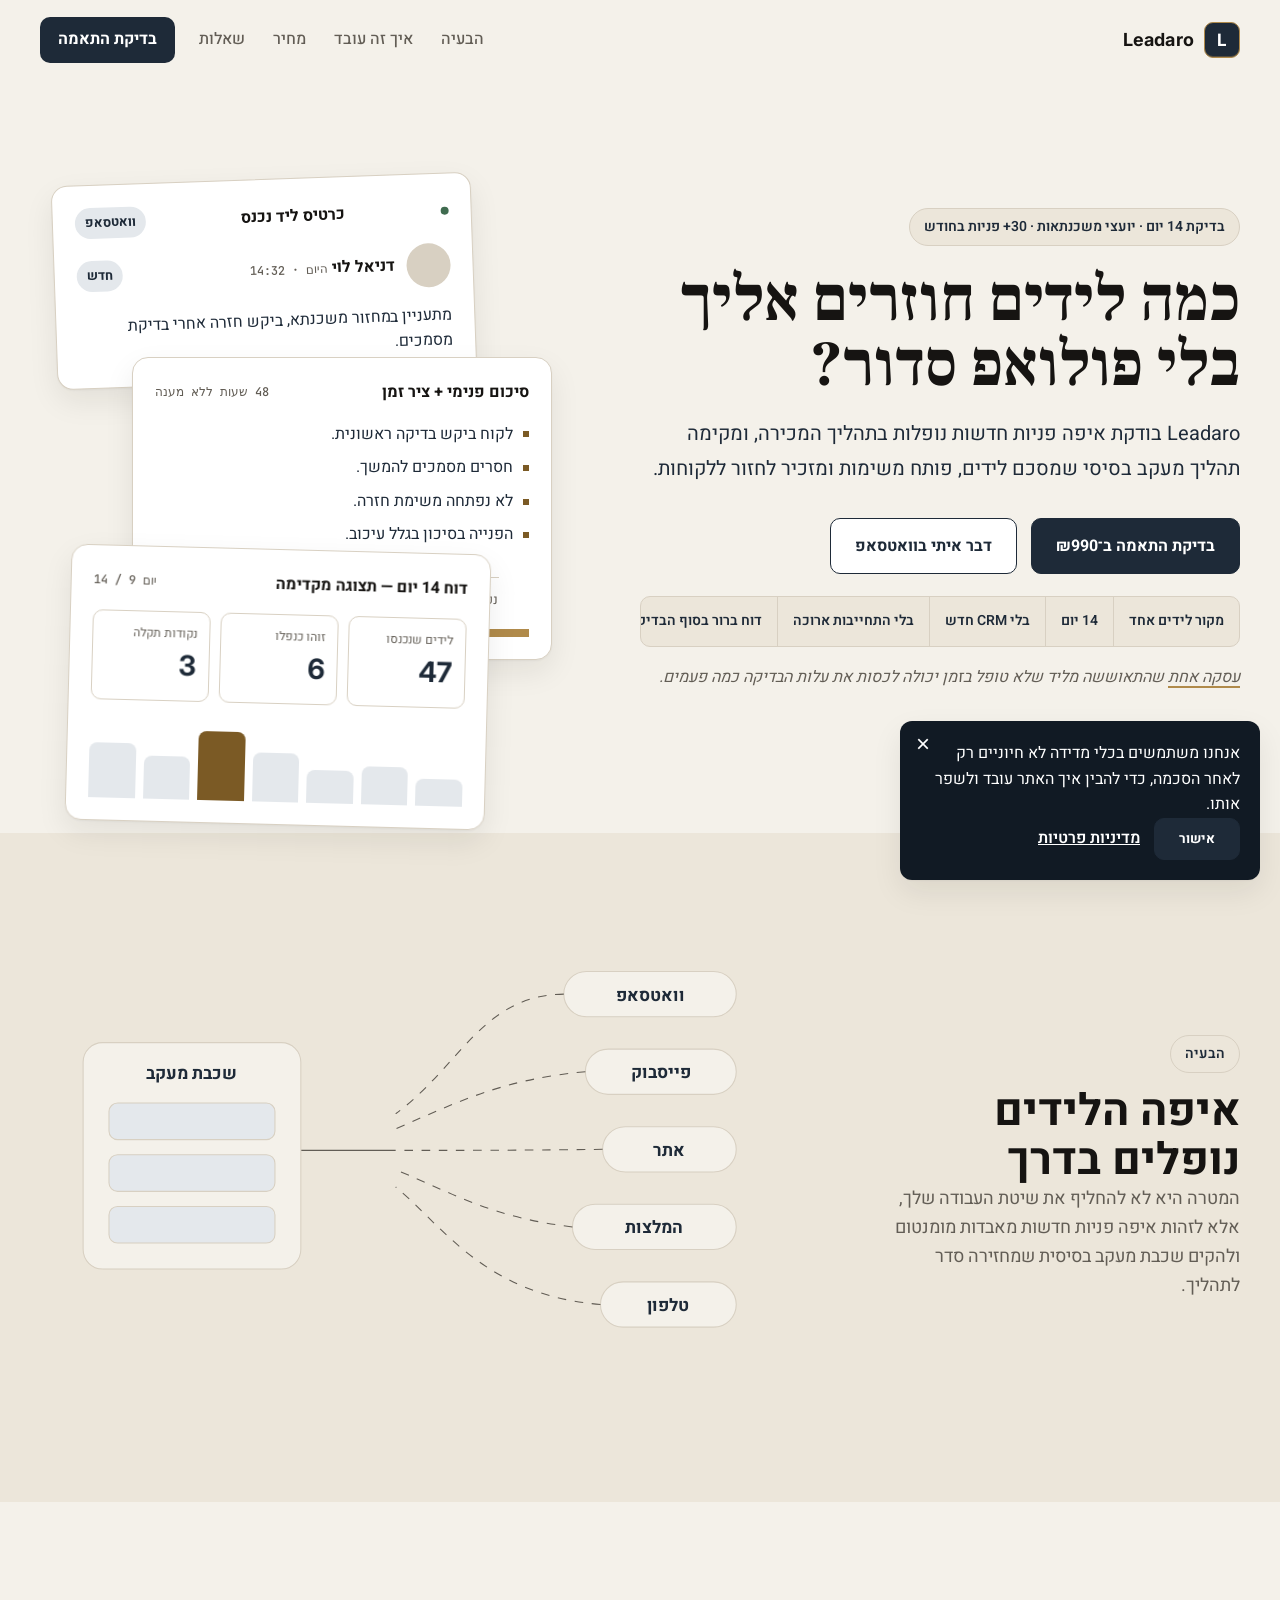
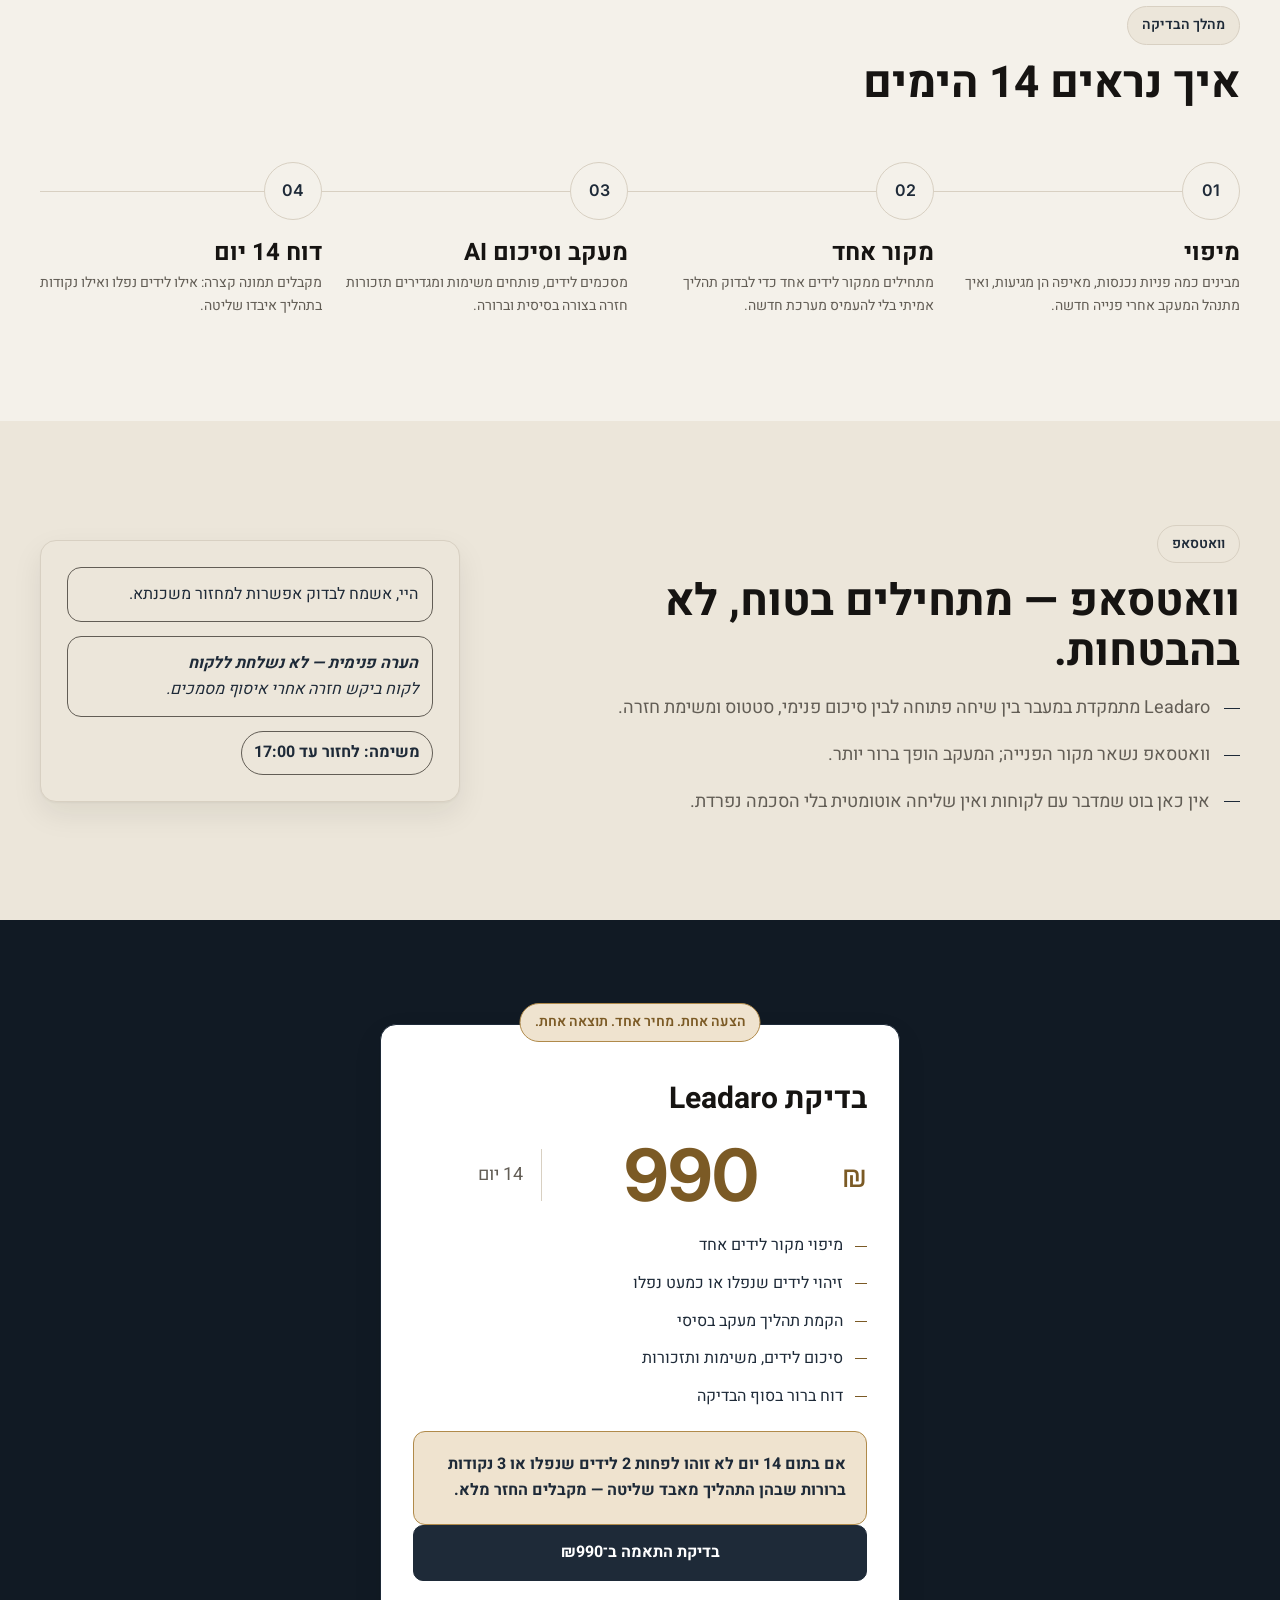
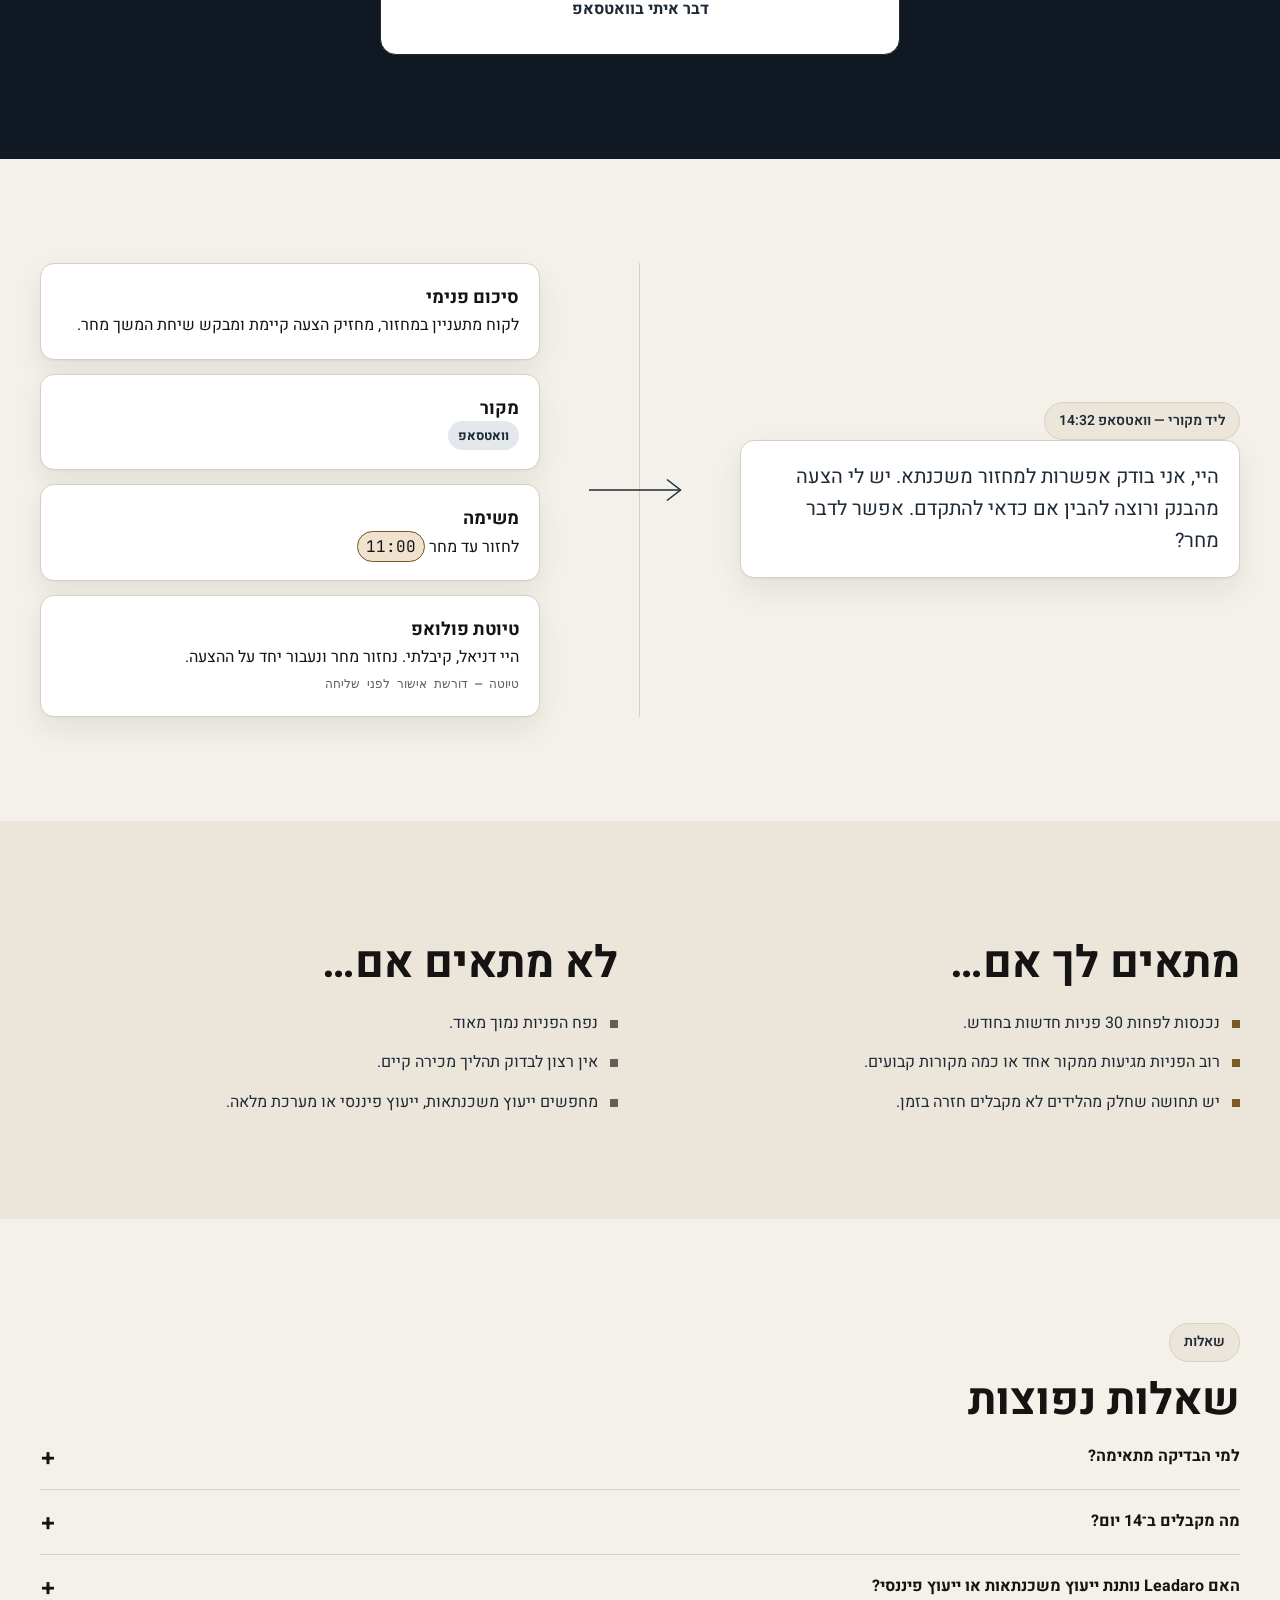
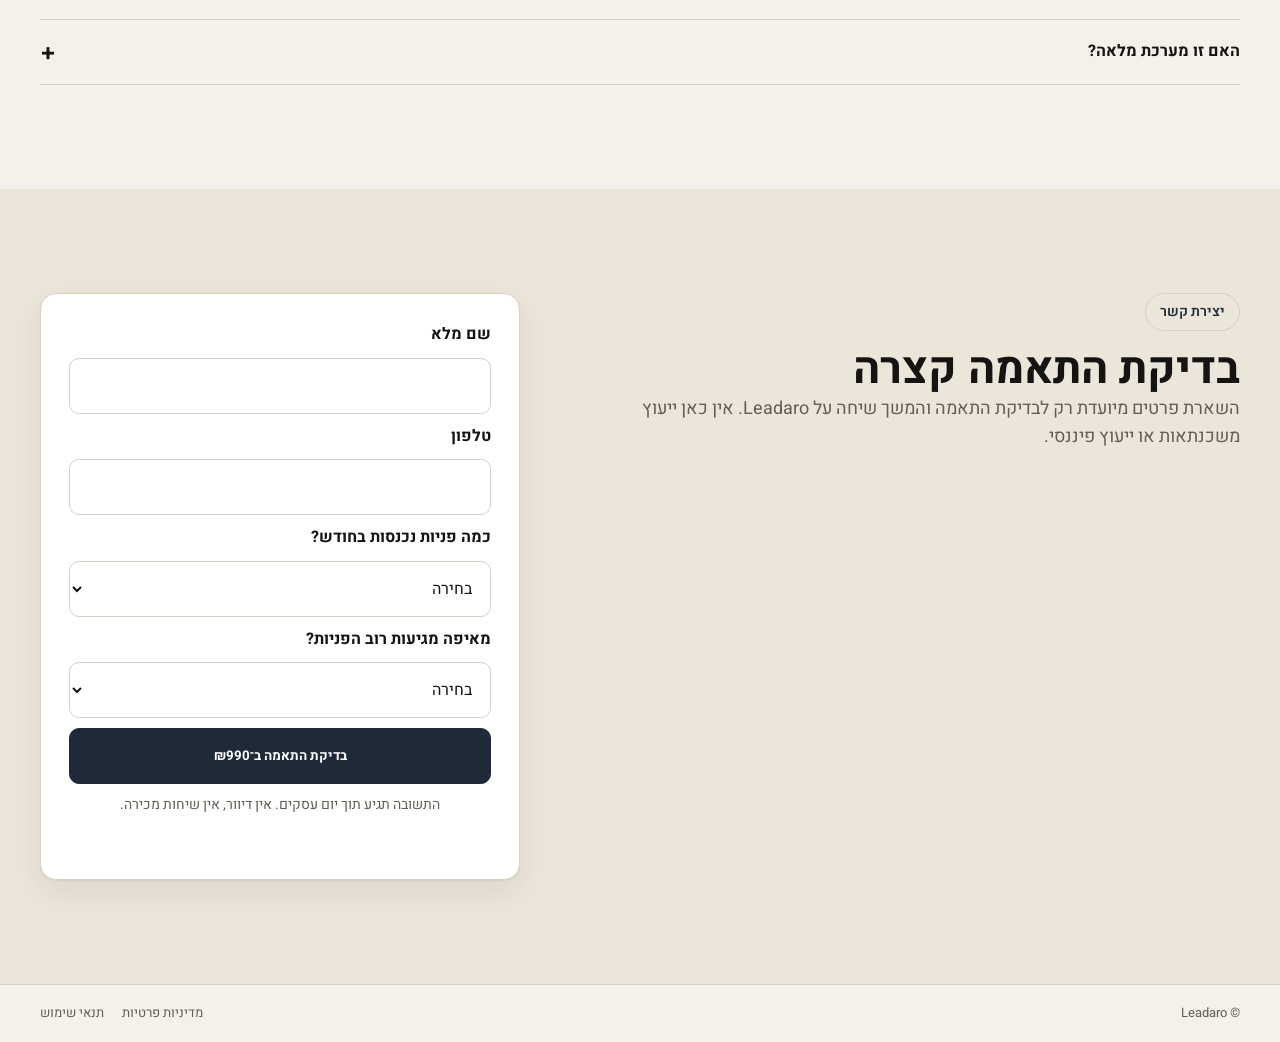
==== index.html @ 2a99c292 "Apply Leadaro logo consistently" ====
<!doctype html>
<html lang="he" dir="rtl">
<head>
  <meta charset="utf-8">
  <meta name="viewport" content="width=device-width, initial-scale=1">
  <title>Leadaro | בדיקת אובדן לידים ליועצי משכנתאות</title>
  <meta name="description" content="Leadaro בודקת במשך 14 יום האם פניות חדשות נופלות בגלל חוסר מעקב או פולואפ מאוחר. בדיקה ייעודית ליועצי משכנתאות שמקבלים 30+ פניות בחודש.">
  <link rel="canonical" href="https://leadaro.org/">
  <meta property="og:type" content="website">
  <meta property="og:locale" content="he_IL">
  <meta property="og:title" content="Leadaro | בדיקת אובדן לידים ליועצי משכנתאות">
  <meta property="og:description" content="בדיקת 14 יום שמזהה איפה פניות חדשות נופלות בתהליך המכירה ומקימה פולואפ בסיסי.">
  <meta property="og:url" content="https://leadaro.org/">
  <meta property="og:site_name" content="Leadaro">
  <meta name="twitter:card" content="summary_large_image">
  <link rel="preconnect" href="https://fonts.googleapis.com">
  <link rel="preconnect" href="https://fonts.gstatic.com" crossorigin>
  <link rel="preload" as="style" href="https://fonts.googleapis.com/css2?family=Frank+Ruhl+Libre:wght@700&display=swap" onload="this.onload=null;this.rel='stylesheet'">
  <noscript><link rel="stylesheet" href="https://fonts.googleapis.com/css2?family=Frank+Ruhl+Libre:wght@700&display=swap"></noscript>
  <link rel="stylesheet" href="https://fonts.googleapis.com/css2?family=Heebo:wght@400;500;600;700&family=Inter:wght@400;500;600;700&family=JetBrains+Mono:wght@500&display=swap" media="print" onload="this.media='all'">
  <noscript><link rel="stylesheet" href="https://fonts.googleapis.com/css2?family=Heebo:wght@400;500;600;700&family=Inter:wght@400;500;600;700&family=JetBrains+Mono:wght@500&display=swap"></noscript>
  <link rel="icon" href="data:image/svg+xml,%3Csvg xmlns='http://www.w3.org/2000/svg'/%3E">
  <style>
    :root{
      --bg:#F4F1EA; --surface:#FFFFFF; --surface-soft:#ECE6DA; --ink:#161412; --muted:#625D55; --border:#D8D0C2;
      --primary:#1E2A38; --primary-dark:#111A24; --primary-soft:#E4E8EC;
      --accent:#B08A4A; --accent-dark:#7B5A25; --accent-soft:#EFE3CF;
      --success:#3F6B4F; --warning:#B76E22; --risk:#9E3D32;
      --ff-display:"Frank Ruhl Libre","Heebo",serif;
      --ff-sans:"Heebo",system-ui,sans-serif;
      --ff-latin:"Inter",system-ui,sans-serif;
      --ff-mono:"JetBrains Mono",ui-monospace,monospace;
      --shadow:0 1px 2px rgba(22,20,18,.04),0 12px 30px rgba(22,20,18,.08);
      --container:1200px; --gutter:32px;
    }
    body{background:var(--bg);color:var(--ink);font-family:var(--ff-sans);}
  </style>
  <link rel="stylesheet" href="/styles.css">
  <script type="application/ld+json">
  {
    "@context": "https://schema.org",
    "@type": "Service",
    "name": "בדיקת Leadaro",
    "provider": {
      "@type": "Organization",
      "name": "Leadaro",
      "url": "https://leadaro.org/"
    },
    "areaServed": {
      "@type": "Country",
      "name": "Israel"
    },
    "audience": {
      "@type": "Audience",
      "audienceType": "יועצי משכנתאות שמקבלים לפחות 30 פניות חדשות בחודש"
    },
    "description": "בדיקת 14 יום לאיתור פניות חדשות שנופלות בגלל חוסר מעקב או פולואפ מאוחר, והקמת תהליך מעקב בסיסי.",
    "offers": {
      "@type": "Offer",
      "price": "990",
      "priceCurrency": "ILS",
      "availability": "https://schema.org/InStock",
      "url": "https://leadaro.org/"
    }
  }
  </script>
  <script type="application/ld+json">
  {
    "@context": "https://schema.org",
    "@type": "FAQPage",
    "mainEntity": [
      {
        "@type": "Question",
        "name": "למי הבדיקה מתאימה?",
        "acceptedAnswer": {
          "@type": "Answer",
          "text": "ליועצי משכנתאות שמקבלים לפחות 30 פניות חדשות בחודש ורוצים להבין האם חלק מהפניות נופלות בגלל חוסר מעקב או פולואפ מאוחר."
        }
      },
      {
        "@type": "Question",
        "name": "מה מקבלים ב־14 יום?",
        "acceptedAnswer": {
          "@type": "Answer",
          "text": "מיפוי קצר של מקורות הפניות, זיהוי נקודות נפילה, סיכום לידים, פתיחת משימות בסיסיות ותזכורות חזרה ללקוחות."
        }
      },
      {
        "@type": "Question",
        "name": "האם Leadaro נותנת ייעוץ משכנתאות או ייעוץ פיננסי?",
        "acceptedAnswer": {
          "@type": "Answer",
          "text": "לא. Leadaro עוסקת במעקב אחרי פניות ובבדיקת תהליך המכירה בלבד, ואינה מספקת ייעוץ משכנתאות או ייעוץ פיננסי."
        }
      }
    ]
  }
  </script>
</head>
<body>
  <a class="skip-link" href="#contact">דלג לטופס</a>

  <header class="site-header" data-header>
    <div class="container nav">
      <a class="brand" href="/" aria-label="Leadaro">
        <span class="brand-mark" aria-hidden="true">L</span>
        <span>Leadaro</span>
      </a>
      <button class="menu-toggle" type="button" data-menu-toggle aria-expanded="false" aria-controls="primary-nav">
        <span></span><span></span><span></span>
        <span class="visually-hidden">פתיחת תפריט</span>
      </button>
      <nav class="nav-links" id="primary-nav" data-nav aria-label="ניווט ראשי">
        <a href="#problem">הבעיה</a>
        <a href="#how">איך זה עובד</a>
        <a href="#pricing">מחיר</a>
        <a href="#faq">שאלות</a>
      </nav>
      <a class="header-cta" href="#contact" data-primary-cta data-location="nav">בדיקת התאמה</a>
    </div>
  </header>

  <main>
    <section class="hero" id="hero">
      <div class="container hero-grid">
        <div class="hero-copy">
          <p class="eyebrow">בדיקת 14 יום · יועצי משכנתאות · 30+ פניות בחודש</p>
          <h1>כמה לידים חוזרים אליך בלי פולואפ סדור?</h1>
          <p class="hero-subtitle">Leadaro בודקת איפה פניות חדשות נופלות בתהליך המכירה, ומקימה תהליך מעקב בסיסי שמסכם לידים, פותח משימות ומזכיר לחזור ללקוחות.</p>
          <div class="cta-row">
            <a class="button button-primary" href="#contact" data-primary-cta data-location="hero">בדיקת התאמה ב־₪990</a>
            <a class="button button-secondary" href="#" data-whatsapp-link data-location="hero">דבר איתי בוואטסאפ</a>
          </div>
          <div class="trust-strip" aria-label="מאפייני הבדיקה">
            <span>מקור לידים אחד</span>
            <span>14 יום</span>
            <span>בלי CRM חדש</span>
            <span>בלי התחייבות ארוכה</span>
            <span>דוח ברור בסוף הבדיקה</span>
          </div>
          <p class="roi-line"><span>עסקה אחת</span> שהתאוששה מליד שלא טופל בזמן יכולה לכסות את עלות הבדיקה כמה פעמים.</p>
        </div>

        <div class="control-room" aria-hidden="true">
          <article class="room-card lead-card">
            <div class="card-top">
              <span class="live-dot"></span>
              <strong>כרטיס ליד נכנס</strong>
              <span class="source-chip">וואטסאפ</span>
            </div>
            <div class="lead-identity">
              <span class="avatar"></span>
              <div>
                <strong>דניאל לוי</strong>
                <span class="mono">היום · 14:32</span>
              </div>
              <span class="status-pill">חדש</span>
            </div>
            <p>מתעניין במחזור משכנתא, ביקש חזרה אחרי בדיקת מסמכים.</p>
          </article>

          <article class="room-card summary-card">
            <div class="card-top">
              <strong>סיכום פנימי + ציר זמן</strong>
              <span class="mono">48 שעות ללא מענה</span>
            </div>
            <ul class="ai-list">
              <li>לקוח ביקש בדיקה ראשונית.</li>
              <li>חסרים מסמכים להמשך.</li>
              <li>לא נפתחה משימת חזרה.</li>
              <li>הפנייה בסיכון בגלל עיכוב.</li>
            </ul>
            <div class="timeline-mini" aria-hidden="true">
              <span>נכנס</span><span>נצפה</span><span>סוכם</span><span>משימה נפתחה</span>
            </div>
            <div class="risk-bar" aria-hidden="true"><span></span><span></span><span></span><span></span></div>
          </article>

          <article class="room-card report-card">
            <div class="card-top">
              <strong>דוח 14 יום — תצוגה מקדימה</strong>
              <span class="mono">יום 9 / 14</span>
            </div>
            <div class="stat-grid">
              <div><span>לידים שנכנסו</span><strong>47</strong></div>
              <div><span>זוהו כנפלו</span><strong>6</strong></div>
              <div><span>נקודות תקלה</span><strong>3</strong></div>
            </div>
            <div class="mini-chart" aria-hidden="true"><span></span><span></span><span></span><span></span><span></span><span></span><span></span></div>
          </article>
        </div>
        <p class="visually-hidden">תצוגת דוגמה של שכבת מעקב: כרטיס ליד נכנס, סיכום פנימי, ציר זמן, משימת פולואפ ודוח 14 יום.</p>
      </div>
    </section>

    <section class="section problem" id="problem">
      <div class="container problem-grid">
        <div class="section-copy">
          <p class="section-kicker">הבעיה</p>
          <h2>איפה הלידים נופלים בדרך</h2>
          <p>המטרה היא לא להחליף את שיטת העבודה שלך, אלא לזהות איפה פניות חדשות מאבדות מומנטום ולהקים שכבת מעקב בסיסית שמחזירה סדר לתהליך.</p>
        </div>
        <figure class="funnel-map" aria-label="מפת מקורות פנייה לשכבת מעקב">
          <svg viewBox="0 0 720 420" role="img" aria-labelledby="problem-title">
            <title id="problem-title">מקורות פנייה מתחברים לשכבת מעקב עם שלוש שורות לידים</title>
            <g class="channel-chips">
              <rect x="486" y="32" width="160" height="42" rx="21"></rect><text x="566" y="59">וואטסאפ</text>
              <rect x="506" y="104" width="140" height="42" rx="21"></rect><text x="576" y="131">פייסבוק</text>
              <rect x="522" y="176" width="124" height="42" rx="21"></rect><text x="584" y="203">אתר</text>
              <rect x="494" y="248" width="152" height="42" rx="21"></rect><text x="570" y="275">המלצות</text>
              <rect x="520" y="320" width="126" height="42" rx="21"></rect><text x="583" y="347">טלפון</text>
            </g>
            <g class="flow-lines">
              <path d="M486 53 C410 54 390 120 330 164"></path>
              <path d="M506 125 C430 132 390 152 330 178"></path>
              <path d="M522 197 C438 198 391 198 330 198"></path>
              <path d="M494 269 C418 260 384 238 330 216"></path>
              <path d="M520 341 C412 332 374 268 330 232"></path>
              <path class="solid" d="M330 198 C292 198 275 198 242 198"></path>
            </g>
            <g class="tracking-box">
              <rect x="40" y="98" width="202" height="210" rx="18"></rect>
              <text class="box-title" x="141" y="132">שכבת מעקב</text>
              <rect class="lead-row-svg" x="64" y="154" width="154" height="34" rx="8"></rect>
              <rect class="lead-row-svg" x="64" y="202" width="154" height="34" rx="8"></rect>
              <rect class="lead-row-svg" x="64" y="250" width="154" height="34" rx="8"></rect>
            </g>
          </svg>
        </figure>
      </div>
    </section>

    <section class="section how" id="how">
      <div class="container">
        <div class="section-copy narrow">
          <p class="section-kicker">מהלך הבדיקה</p>
          <h2>איך נראים 14 הימים</h2>
        </div>
        <div class="how-timeline">
          <article><span>01</span><h3>מיפוי</h3><p>מבינים כמה פניות נכנסות, מאיפה הן מגיעות, ואיך מתנהל המעקב אחרי פנייה חדשה.</p></article>
          <article><span>02</span><h3>מקור אחד</h3><p>מתחילים ממקור לידים אחד כדי לבדוק תהליך אמיתי בלי להעמיס מערכת חדשה.</p></article>
          <article><span>03</span><h3>מעקב וסיכום AI</h3><p>מסכמים לידים, פותחים משימות ומגדירים תזכורות חזרה בצורה בסיסית וברורה.</p></article>
          <article><span>04</span><h3>דוח 14 יום</h3><p>מקבלים תמונה קצרה: אילו לידים נפלו ואילו נקודות בתהליך איבדו שליטה.</p></article>
        </div>
      </div>
    </section>

    <section class="section whatsapp" id="whatsapp">
      <div class="container whatsapp-grid">
        <div class="section-copy">
          <p class="section-kicker">וואטסאפ</p>
          <h2>וואטסאפ — מתחילים בטוח, לא בהבטחות.</h2>
          <p><span></span>Leadaro מתמקדת במעבר בין שיחה פתוחה לבין סיכום פנימי, סטטוס ומשימת חזרה.</p>
          <p><span></span>וואטסאפ נשאר מקור הפנייה; המעקב הופך ברור יותר.</p>
          <p><span></span>אין כאן בוט שמדבר עם לקוחות ואין שליחה אוטומטית בלי הסכמה נפרדת.</p>
        </div>
        <article class="wa-card" aria-label="דוגמה למעקב פנימי מפנייה בוואטסאפ">
          <div class="wa-bubble incoming">היי, אשמח לבדוק אפשרות למחזור משכנתא.</div>
          <div class="wa-bubble internal"><strong>הערה פנימית — לא נשלחת ללקוח</strong><br>לקוח ביקש חזרה אחרי איסוף מסמכים.</div>
          <div class="task-chip">משימה: לחזור עד 17:00</div>
        </article>
      </div>
    </section>

    <section class="section pricing" id="pricing" data-pricing>
      <div class="container">
        <article class="pricing-card">
          <p class="floating-chip">הצעה אחת. מחיר אחד. תוצאה אחת.</p>
          <h3>בדיקת Leadaro</h3>
          <div class="price-block">
            <span class="currency">₪</span><strong>990</strong><span class="price-divider"></span><span>14 יום</span>
          </div>
          <ul class="includes">
            <li>מיפוי מקור לידים אחד</li>
            <li>זיהוי לידים שנפלו או כמעט נפלו</li>
            <li>הקמת תהליך מעקב בסיסי</li>
            <li>סיכום לידים, משימות ותזכורות</li>
            <li>דוח ברור בסוף הבדיקה</li>
          </ul>
          <p class="guarantee">אם בתום 14 יום לא זוהו לפחות 2 לידים שנפלו או 3 נקודות ברורות שבהן התהליך מאבד שליטה — מקבלים החזר מלא.</p>
          <a class="button button-primary full" href="#contact" data-primary-cta data-location="pricing">בדיקת התאמה ב־₪990</a>
          <a class="sub-link" href="#" data-whatsapp-link data-location="pricing">דבר איתי בוואטסאפ</a>
        </article>
      </div>
    </section>

    <section class="section example" id="example">
      <div class="container example-layout">
        <article class="raw-lead">
          <p class="section-kicker">ליד מקורי — וואטסאפ 14:32</p>
          <div class="raw-card">היי, אני בודק אפשרות למחזור משכנתא. יש לי הצעה מהבנק ורוצה להבין אם כדאי להתקדם. אפשר לדבר מחר?</div>
        </article>
        <svg class="example-arrow" viewBox="0 0 160 48" aria-hidden="true">
          <path d="M12 24 H132"></path><path d="M116 10 L134 24 L116 38"></path>
        </svg>
        <div class="lead-panels">
          <article><h3>סיכום פנימי</h3><p>לקוח מתעניין במחזור, מחזיק הצעה קיימת ומבקש שיחת המשך מחר.</p></article>
          <article><h3>מקור</h3><span class="source-chip">וואטסאפ</span></article>
          <article><h3>משימה</h3><p>לחזור עד מחר <span class="due-badge">11:00</span></p></article>
          <article><h3>טיוטת פולואפ</h3><p>היי דניאל, קיבלתי. נחזור מחר ונעבור יחד על ההצעה.</p><span class="mono">טיוטה — דורשת אישור לפני שליחה</span></article>
        </div>
      </div>
    </section>

    <section class="section fit" id="fit">
      <div class="container fit-grid">
        <article>
          <h2>מתאים לך אם…</h2>
          <ul class="fit-list good">
            <li>נכנסות לפחות 30 פניות חדשות בחודש.</li>
            <li>רוב הפניות מגיעות ממקור אחד או כמה מקורות קבועים.</li>
            <li>יש תחושה שחלק מהלידים לא מקבלים חזרה בזמן.</li>
          </ul>
        </article>
        <article>
          <h2>לא מתאים אם…</h2>
          <ul class="fit-list quiet">
            <li>נפח הפניות נמוך מאוד.</li>
            <li>אין רצון לבדוק תהליך מכירה קיים.</li>
            <li>מחפשים ייעוץ משכנתאות, ייעוץ פיננסי או מערכת מלאה.</li>
          </ul>
        </article>
      </div>
    </section>

    <section class="section faq" id="faq">
      <div class="container">
        <div class="section-copy narrow">
          <p class="section-kicker">שאלות</p>
          <h2>שאלות נפוצות</h2>
        </div>
        <details data-faq>
          <summary>למי הבדיקה מתאימה?</summary>
          <p>ליועצי משכנתאות שמקבלים לפחות 30 פניות חדשות בחודש ורוצים להבין האם חלק מהפניות נופלות בגלל חוסר מעקב או פולואפ מאוחר.</p>
        </details>
        <details data-faq>
          <summary>מה מקבלים ב־14 יום?</summary>
          <p>מיפוי קצר של מקורות הפניות, זיהוי נקודות נפילה, סיכום לידים, פתיחת משימות בסיסיות ותזכורות חזרה ללקוחות.</p>
        </details>
        <details data-faq>
          <summary>האם Leadaro נותנת ייעוץ משכנתאות או ייעוץ פיננסי?</summary>
          <p>לא. Leadaro עוסקת במעקב אחרי פניות ובבדיקת תהליך המכירה בלבד, ואינה מספקת ייעוץ משכנתאות או ייעוץ פיננסי.</p>
        </details>
        <details data-faq>
          <summary>האם זו מערכת מלאה?</summary>
          <p>לא. ההצעה הנוכחית היא בדיקת 14 יום והקמת תהליך מעקב בסיסי. מערכת רחבה יותר מתומחרת בנפרד לפי צורך.</p>
        </details>
      </div>
    </section>

    <section class="section contact" id="contact">
      <div class="container contact-grid">
        <div class="section-copy">
          <p class="section-kicker">יצירת קשר</p>
          <h2>בדיקת התאמה קצרה</h2>
          <p>השארת פרטים מיועדת רק לבדיקת התאמה והמשך שיחה על Leadaro. אין כאן ייעוץ משכנתאות או ייעוץ פיננסי.</p>
        </div>
        <form class="lead-form" data-lead-form data-success-url="/thank-you">
          <label for="lead-name">שם מלא</label>
          <input id="lead-name" name="name" type="text" autocomplete="name" required aria-required="true" aria-describedby="name-help">
          <span class="field-help" id="name-help">שם ליצירת קשר ראשוני.</span>

          <label for="lead-phone">טלפון</label>
          <input id="lead-phone" name="phone" type="tel" autocomplete="tel" required aria-required="true" aria-describedby="phone-help">
          <span class="field-help" id="phone-help">מספר לחזרה לגבי בדיקת ההתאמה.</span>

          <label for="lead-count">כמה פניות נכנסות בחודש?</label>
          <select id="lead-count" name="monthly_leads" required aria-required="true" aria-describedby="count-help">
            <option value="" selected disabled>בחירה</option>
            <option>30–60</option>
            <option>60–100</option>
            <option>100+</option>
          </select>
          <span class="field-help" id="count-help">טווח משוער של פניות חדשות.</span>

          <label for="lead-source">מאיפה מגיעות רוב הפניות?</label>
          <select id="lead-source" name="main_source" required aria-required="true" aria-describedby="source-help">
            <option value="" selected disabled>בחירה</option>
            <option>וואטסאפ</option>
            <option>פייסבוק</option>
            <option>אתר</option>
            <option>המלצות</option>
            <option>מעורב</option>
          </select>
          <span class="field-help" id="source-help">מקור הלידים העיקרי כרגע.</span>

          <label class="honeypot" for="website">אתר</label>
          <input class="honeypot" id="website" name="website" type="text" tabindex="-1" autocomplete="off">

          <button class="button button-primary full" type="submit">בדיקת התאמה ב־₪990</button>
          <p class="form-helper">התשובה תגיע תוך יום עסקים. אין דיוור, אין שיחות מכירה.</p>
          <p class="form-status" data-form-status aria-live="polite"></p>
        </form>
      </div>
    </section>
  </main>

  <footer class="site-footer">
    <div class="container footer-row">
      <span>© Leadaro</span>
      <nav aria-label="קישורים משפטיים">
        <a href="/privacy">מדיניות פרטיות</a>
        <a href="/terms">תנאי שימוש</a>
      </nav>
    </div>
  </footer>

  <div class="cookie-banner" data-cookie-banner hidden>
    <button class="cookie-close" type="button" data-cookie-dismiss aria-label="סגירת הודעת עוגיות">×</button>
    <p>אנחנו משתמשים בכלי מדידה לא חיוניים רק לאחר הסכמה, כדי להבין איך האתר עובד ולשפר אותו.</p>
    <div class="cookie-actions">
      <button class="button button-primary" type="button" data-cookie-accept>אישור</button>
      <a href="/privacy">מדיניות פרטיות</a>
    </div>
  </div>

  <a class="sticky-wa" href="#" data-sticky-wa data-whatsapp-link data-location="sticky_mobile" aria-label="פנייה בוואטסאפ">WA</a>

  <script src="/assets/js/config.js"></script>
  <script src="/main.js" defer></script>
</body>
</html>
---- styles.css ----
:root{
  --bg:#F4F1EA; --surface:#FFFFFF; --surface-soft:#ECE6DA; --ink:#161412; --muted:#625D55; --border:#D8D0C2;
  --primary:#1E2A38; --primary-dark:#111A24; --primary-soft:#E4E8EC;
  --accent:#B08A4A; --accent-dark:#7B5A25; --accent-soft:#EFE3CF;
  --success:#3F6B4F; --warning:#B76E22; --risk:#9E3D32;
  --ff-display:"Frank Ruhl Libre","Heebo",serif;
  --ff-sans:"Heebo",system-ui,sans-serif;
  --ff-latin:"Inter",system-ui,sans-serif;
  --ff-mono:"JetBrains Mono",ui-monospace,monospace;
  --shadow:0 1px 2px rgba(22,20,18,.04),0 12px 30px rgba(22,20,18,.08);
  --container:1200px; --gutter:32px;
}
*{box-sizing:border-box}
html{scroll-behavior:smooth}
body{margin:0;background:var(--bg);color:var(--ink);font-family:var(--ff-sans);line-height:1.6;overflow-x:hidden}
body.menu-open{overflow:hidden}
a{color:inherit}
h1,h2,h3,p,figure{margin:0}
.container{width:min(var(--container),calc(100% - (var(--gutter) * 2)));margin-inline:auto}
.visually-hidden,.field-help,.skip-link:not(:focus){position:absolute;width:1px;height:1px;overflow:hidden;clip:rect(0 0 0 0);white-space:nowrap}
.skip-link:focus{position:fixed;inset-block-start:12px;inset-inline-start:12px;z-index:80;background:var(--surface-soft);padding:10px 14px}
:focus-visible{outline:2px solid var(--accent);outline-offset:2px}
.site-header{position:sticky;top:0;z-index:60;background:var(--bg);border-bottom:1px solid var(--bg);transition:border-color 160ms ease,box-shadow 160ms ease}
.site-header.is-sticky{border-bottom-color:var(--border);box-shadow:var(--shadow)}
.nav{height:80px;display:flex;align-items:center;gap:24px}
.brand{display:inline-flex;align-items:center;gap:10px;font-family:var(--ff-latin);font-size:18px;font-weight:700;text-decoration:none;color:var(--ink);letter-spacing:.01em}
.brand-mark{display:grid;place-items:center;width:36px;height:36px;border:1px solid var(--accent);border-radius:9px;background:var(--primary);color:var(--surface);font-family:var(--ff-latin);font-size:17px;font-weight:700;line-height:1;box-shadow:inset 0 -1px 0 rgba(176,138,74,.38)}
.nav-links{margin-inline-start:auto;display:flex;align-items:center;gap:28px;color:var(--muted);font-weight:500}
.nav-links a,.footer-row a,.sub-link{text-decoration:none}
.header-cta{min-height:44px;padding:10px 18px;border-radius:10px;background:var(--primary);color:var(--surface);font-weight:700;text-decoration:none}
.menu-toggle{display:none;margin-inline-start:auto;width:44px;height:44px;border:1px solid var(--border);border-radius:10px;background:var(--bg)}
.menu-toggle span:not(.visually-hidden){display:block;width:18px;height:1px;background:var(--ink);margin:5px auto}
.section{padding:104px 0}
.hero{padding:88px 0 104px}
.hero-grid{display:grid;grid-template-columns:minmax(0,1fr) minmax(420px,520px);gap:80px;align-items:center}
.eyebrow,.section-kicker,.floating-chip{display:inline-flex;width:max-content;border:1px solid var(--border);border-radius:999px;background:var(--surface-soft);color:var(--primary);padding:7px 14px;font-size:14px;font-weight:600}
h1{font-family:var(--ff-display);font-size:64px;line-height:1.02;font-weight:700;margin:22px 0 18px}
.hero-subtitle{max-width:690px;color:var(--primary);font-size:20px;line-height:1.75}
.cta-row{display:flex;gap:14px;flex-wrap:wrap;margin-top:32px}
.button{height:56px;display:inline-flex;align-items:center;justify-content:center;border-radius:10px;border:1.5px solid var(--surface);background:var(--surface);padding:0 24px;font-family:var(--ff-sans);font-weight:700;text-decoration:none;cursor:pointer;transition:background-color 160ms ease,transform 160ms ease,box-shadow 200ms ease}
.button:hover,.room-card:hover{transform:translateY(-2px)}
.button-primary{background:var(--primary);color:var(--surface);border-color:var(--primary)}
.button-primary:hover{background:var(--primary-dark);border-color:var(--primary-dark)}
.button-secondary{background:var(--surface);color:var(--primary);border-color:var(--primary)}
.full{width:100%}
.trust-strip{margin-top:22px;display:flex;align-items:center;max-width:760px;border:1px solid var(--border);border-radius:10px;overflow:hidden;background:var(--surface-soft)}
.trust-strip span{padding:13px 15px;color:var(--primary);font-size:14px;font-weight:600;white-space:nowrap}
.trust-strip span+span{border-inline-start:1px solid var(--border)}
.roi-line{margin-top:18px;color:var(--muted);font-size:16px;font-style:italic}
.roi-line span{text-decoration:underline;text-decoration-color:var(--accent);text-decoration-thickness:2px;text-underline-offset:4px}
.control-room{position:relative;min-height:560px}
.room-card{position:absolute;width:min(100%,420px);border:1px solid var(--border);border-radius:16px;background:var(--surface);box-shadow:var(--shadow);padding:22px;transition:transform 200ms ease,box-shadow 200ms ease}
.room-card:hover{box-shadow:var(--shadow)}
.lead-card{inset-inline-start:86px;inset-block-start:10px;transform:rotate(-2deg)}
.summary-card{inset-inline-start:8px;inset-block-start:188px;transform:rotate(0deg);z-index:2}
.report-card{inset-inline-start:72px;inset-block-start:380px;transform:rotate(1.5deg);z-index:3}
.card-top{display:flex;align-items:center;justify-content:space-between;gap:12px;margin-bottom:16px}
.mono{font-family:var(--ff-mono);font-size:12px;color:var(--muted);font-weight:500}
.live-dot{width:8px;height:8px;border-radius:999px;background:var(--success);animation:pulse 2s infinite}
.source-chip,.status-pill{border-radius:999px;background:var(--primary-soft);color:var(--primary);padding:5px 10px;font-size:13px;font-weight:700}
.lead-identity{display:grid;grid-template-columns:44px 1fr auto;gap:12px;align-items:center}
.avatar{width:44px;height:44px;border-radius:999px;background:var(--border)}
.lead-card p{margin-top:16px;color:var(--primary)}
.ai-list{display:grid;gap:8px;margin:0 0 18px;padding:0;list-style:none;color:var(--primary)}
.ai-list li{display:grid;grid-template-columns:6px 1fr;gap:10px;align-items:center}
.ai-list li::before{content:"";width:6px;height:6px;background:var(--accent-dark)}
.timeline-mini{position:relative;display:grid;grid-template-columns:repeat(4,1fr);gap:8px;margin-bottom:18px;color:var(--muted);font-size:13px}
.timeline-mini::before{content:"";position:absolute;inset-inline:8%;inset-block-start:11px;border-top:1px solid var(--border)}
.timeline-mini span{position:relative;padding-top:24px;text-align:center}
.timeline-mini span::before{content:"";position:absolute;inset-block-start:6px;inset-inline-start:50%;width:10px;height:10px;border-radius:999px;background:var(--surface-soft);border:1px solid var(--primary)}
.risk-bar{display:grid;grid-template-columns:repeat(4,1fr);gap:5px}
.risk-bar span{height:8px;background:var(--border);transform-origin:right;animation:fillBar 180ms ease both}
.risk-bar span:nth-child(-n+3){background:var(--accent)}
.risk-bar span:nth-child(2){animation-delay:180ms}.risk-bar span:nth-child(3){animation-delay:360ms}.risk-bar span:nth-child(4){animation-delay:540ms}
.stat-grid{display:grid;grid-template-columns:repeat(3,1fr);gap:10px}
.stat-grid div{border:1px solid var(--border);border-radius:10px;padding:12px;background:var(--surface)}
.stat-grid span{display:block;color:var(--muted);font-size:12px}.stat-grid strong{font-family:var(--ff-latin);font-size:28px;color:var(--primary)}
.mini-chart{height:78px;margin-top:20px;display:flex;align-items:end;gap:8px}.mini-chart span{width:100%;background:var(--primary-soft);border-radius:8px 8px 0 0}
.mini-chart span:nth-child(1){height:34%}.mini-chart span:nth-child(2){height:48%}.mini-chart span:nth-child(3){height:42%}.mini-chart span:nth-child(4){height:62%}.mini-chart span:nth-child(5){height:88%;background:var(--accent-dark)}.mini-chart span:nth-child(6){height:54%}.mini-chart span:nth-child(7){height:70%}
h2{font-size:44px;line-height:1.12;margin-top:14px}.section-copy p:not(.section-kicker){max-width:680px;color:var(--muted);font-size:18px}.narrow{max-width:720px}
.problem{background:var(--surface-soft)}.problem-grid{display:grid;grid-template-columns:360px 1fr;gap:64px;align-items:center}.funnel-map svg{width:100%;height:auto}.channel-chips rect,.tracking-box rect{fill:var(--bg);stroke:var(--border);stroke-width:1}.channel-chips text,.box-title{text-anchor:middle;fill:var(--primary);font-family:var(--ff-sans);font-weight:700}.flow-lines path{fill:none;stroke:var(--muted);stroke-width:1;stroke-dasharray:8 8}.flow-lines .solid{stroke-dasharray:none}.lead-row-svg{fill:var(--primary-soft)!important}
.how-timeline{position:relative;display:grid;grid-template-columns:repeat(4,1fr);gap:24px;margin-top:54px}.how-timeline::before{content:"";position:absolute;inset-inline:0;inset-block-start:29px;border-top:1px solid var(--border)}.how-timeline article{position:relative;padding-top:72px}.how-timeline span{position:absolute;inset-block-start:0;display:grid;place-items:center;width:58px;height:58px;border-radius:999px;border:1px solid var(--border);background:var(--bg);font-family:var(--ff-latin);font-weight:600;color:var(--primary)}.how-timeline h3{font-size:24px}.how-timeline p{font-size:14px;color:var(--muted)}
.whatsapp{background:var(--surface-soft)}.whatsapp-grid{display:grid;grid-template-columns:1fr 420px;gap:72px;align-items:center}.whatsapp .section-copy p:not(.section-kicker){display:grid;grid-template-columns:16px 1fr;gap:14px;align-items:center;margin-top:18px}.whatsapp .section-copy p span{height:1px;background:var(--primary)}.wa-card{border-radius:16px;background:var(--surface-soft);border:1px solid var(--border);padding:26px;box-shadow:var(--shadow);display:grid;gap:14px}.wa-bubble{border:1px solid var(--muted);border-radius:14px;padding:14px;color:var(--primary)}.internal{font-style:italic}.task-chip{width:max-content;border:1px solid var(--muted);border-radius:999px;padding:8px 12px;color:var(--primary);font-weight:700}
.pricing{background:var(--primary-dark)}.pricing-card{position:relative;max-width:520px;margin:auto;border:1px solid var(--primary);border-radius:16px;background:var(--surface);padding:32px;box-shadow:var(--shadow)}.floating-chip{position:absolute;inset-block-start:-22px;inset-inline-start:50%;transform:translateX(50%);background:var(--accent-soft);color:var(--accent-dark);border-color:var(--accent)}.pricing-card h3{font-size:30px;margin-top:18px}.price-block{display:grid;grid-template-columns:auto auto 1px auto;gap:18px;align-items:center;margin:16px 0 22px}.currency{font-family:var(--ff-latin);font-size:32px;color:var(--accent-dark)}.price-block strong{font-family:var(--ff-latin);font-size:72px;line-height:1;color:var(--accent-dark)}.price-divider{height:52px;background:var(--border)}.price-block span:last-child{font-size:18px;color:var(--muted)}.includes{display:grid;gap:12px;margin:0 0 22px;padding:0;list-style:none}.includes li{display:grid;grid-template-columns:12px 1fr;gap:12px;align-items:center;color:var(--primary)}.includes li::before{content:"";height:1px;background:var(--accent-dark)}.guarantee{border:1px solid var(--accent);border-radius:12px;background:var(--accent-soft);padding:20px;color:var(--primary);font-weight:700}.sub-link{display:block;margin-top:16px;text-align:center;color:var(--primary);font-weight:700}
.example-layout{position:relative;display:grid;grid-template-columns:1fr 120px 1fr;gap:40px;align-items:center}.example-layout::before{content:"";position:absolute;inset-block:0;inset-inline-start:50%;border-inline-start:1px solid var(--border)}.raw-card,.lead-panels article{border:1px solid var(--border);border-radius:14px;background:var(--surface);padding:20px;box-shadow:var(--shadow)}.raw-card{font-size:20px;color:var(--primary)}.lead-panels{display:grid;gap:14px}.lead-panels h3{font-size:18px}.due-badge{font-family:var(--ff-mono);background:var(--accent-soft);color:var(--ink);border:1px solid var(--accent-dark);border-radius:999px;padding:4px 8px}.example-arrow{position:relative;z-index:2;width:100%;stroke:var(--primary);stroke-width:2;fill:none}
.fit{background:var(--surface-soft)}.fit-grid{display:grid;grid-template-columns:1fr 1fr;gap:44px}.fit-list{display:grid;gap:14px;margin:22px 0 0;padding:0;list-style:none;color:var(--primary)}.fit-list li{display:grid;grid-template-columns:8px 1fr;gap:12px;align-items:start}.fit-list li::before{content:"";width:8px;height:8px;margin-top:9px;background:var(--accent-dark)}.fit-list.quiet li::before{background:var(--muted)}
.faq details{border-bottom:1px solid var(--border)}.faq summary{height:64px;display:flex;align-items:center;justify-content:space-between;cursor:pointer;font-weight:700;list-style:none}.faq summary::-webkit-details-marker{display:none}.faq summary::after{content:"+";font-family:var(--ff-latin);font-size:24px;transition:transform 200ms ease}.faq details[open] summary::after{transform:rotate(45deg)}.faq details p{max-width:680px;color:var(--primary);font-size:16px;padding-bottom:22px}
.contact{background:var(--surface-soft)}.contact-grid{display:grid;grid-template-columns:1fr 480px;gap:80px}.lead-form{border:1px solid var(--border);border-radius:16px;background:var(--surface);box-shadow:var(--shadow);padding:28px;display:grid;gap:10px}.lead-form label{font-weight:700}.lead-form input,.lead-form select{height:56px;border:1px solid var(--border);border-radius:10px;background:var(--surface);color:var(--ink);font:inherit;padding:0 14px;transition:border-color 120ms ease}.lead-form input:focus,.lead-form select:focus{border:1.5px solid var(--primary);outline:2px solid var(--accent);outline-offset:2px}.honeypot{position:absolute;width:1px;height:1px;overflow:hidden;clip:rect(0 0 0 0);white-space:nowrap}.form-helper{color:var(--muted);font-size:14px;text-align:center}.form-status{min-height:24px;color:var(--risk);font-weight:700}
.thank-you-page{min-height:calc(100vh - 160px);display:flex;align-items:center}.thank-you-grid{display:grid;grid-template-columns:minmax(0,1fr) 420px;gap:80px;align-items:center}.thank-you-copy h1{font-family:var(--ff-display);font-size:64px;line-height:1.04;margin:22px 0 18px}.thank-you-note{max-width:620px;margin-top:18px;color:var(--muted);font-size:18px}.thank-you-summary{border:1px solid var(--border);border-radius:16px;background:var(--surface);box-shadow:var(--shadow);padding:28px}.thank-you-summary ol{display:grid;gap:16px;margin:24px 0 0;padding:0;list-style:none;color:var(--primary)}.thank-you-summary li{display:grid;grid-template-columns:44px 1fr;gap:12px;align-items:start}.thank-you-summary li span{font-family:var(--ff-latin);font-weight:700;color:var(--accent-dark)}
.site-footer{border-top:1px solid var(--border);padding:18px 0;color:var(--muted);font-size:13px}.footer-row{display:flex;align-items:center;justify-content:space-between;gap:16px}.footer-row nav{display:flex;gap:18px}
.cookie-banner{position:fixed;right:20px;bottom:20px;z-index:90;max-width:360px;border-radius:12px;background:var(--primary-dark);color:var(--surface);box-shadow:var(--shadow);padding:20px;animation:slideIn 240ms ease}.cookie-close{position:absolute;left:10px;top:8px;border:0;background:var(--primary-dark);color:var(--surface);font-size:24px;cursor:pointer}.cookie-actions{display:flex;align-items:center;gap:14px}.cookie-actions .button{height:42px}.cookie-actions a{color:var(--surface);font-weight:600}.sticky-wa{position:fixed;right:16px;bottom:16px;z-index:70;width:56px;height:56px;border-radius:999px;background:var(--primary);color:var(--surface);font-family:var(--ff-mono);display:none;place-items:center;text-decoration:none;box-shadow:var(--shadow)}
@keyframes pulse{0%,100%{transform:scale(1)}50%{transform:scale(1.8)}}@keyframes fillBar{from{transform:scaleX(0)}to{transform:scaleX(1)}}@keyframes slideIn{from{transform:translateY(18px)}to{transform:translateY(0)}}
@media (prefers-reduced-motion:no-preference){.section{animation:enter linear both;animation-timeline:view();animation-range:entry 0% cover 18%}@keyframes enter{from{transform:translateY(14px)}to{transform:translateY(0)}}}
@media (max-width:900px){
  .container{width:min(100% - 40px,var(--container))}.nav{height:68px}.menu-toggle{display:block}.header-cta{display:none}.nav-links{position:fixed;inset:68px 0 auto 0;display:none;background:var(--bg);border-bottom:1px solid var(--border);padding:22px var(--gutter);flex-direction:column;align-items:flex-start}.nav-links.is-open{display:flex}
  .hero{padding:42px 0 72px}.hero-grid{display:flex;flex-direction:column;gap:30px}.hero-copy{display:contents}.eyebrow{order:1}h1{order:0;font-size:40px}.hero-subtitle{order:2;font-size:18px}.control-room{order:3;min-height:0;display:grid;grid-auto-flow:column;grid-auto-columns:calc(100vw - 64px);gap:20px;width:100%;overflow-x:auto;scroll-snap-type:x mandatory;padding:4px 0 18px}.room-card{position:relative;inset:auto!important;width:auto;transform:none!important;scroll-snap-align:start}.cta-row{order:4;display:grid;width:100%}.trust-strip{order:5;width:100%;overflow-x:auto}.roi-line{order:6}
  .problem-grid,.whatsapp-grid,.contact-grid,.fit-grid{grid-template-columns:1fr;gap:36px}.funnel-map svg{max-height:440px}.how-timeline{grid-template-columns:1fr;gap:0;margin-inline-start:0;padding-inline-start:0;padding-inline-end:38px}.how-timeline::before{inset-inline:auto 16px;inset-block:0;border-top:0;border-inline-start:1px solid var(--border)}.how-timeline article{padding:0 0 34px}.how-timeline span{inset-inline-end:-38px;inset-block-start:0;width:34px;height:34px;font-size:12px}.pricing-card{max-width:calc(100vw - 40px)}.example-layout{grid-template-columns:1fr;gap:24px}.example-layout::before{display:none}.example-arrow{width:120px;margin:auto;transform:rotate(90deg)}.sticky-wa.is-visible{display:grid}
  .thank-you-page{min-height:auto}.thank-you-grid{grid-template-columns:1fr;gap:36px}.thank-you-copy h1{font-size:44px}.thank-you-summary{padding:22px}
}
@media (max-width:560px){
  .container{width:min(100% - 24px,var(--container))}.section{padding:72px 0}.hero{padding-top:34px}.button{width:100%}.trust-strip{border-radius:10px}.trust-strip span{min-width:max-content}.control-room{grid-auto-columns:calc(100vw - 48px)}.stat-grid,.price-block{grid-template-columns:1fr}.price-divider{height:1px}.footer-row{align-items:flex-start;flex-direction:column}.cookie-banner{right:10px;left:10px;bottom:10px;max-width:none}
}
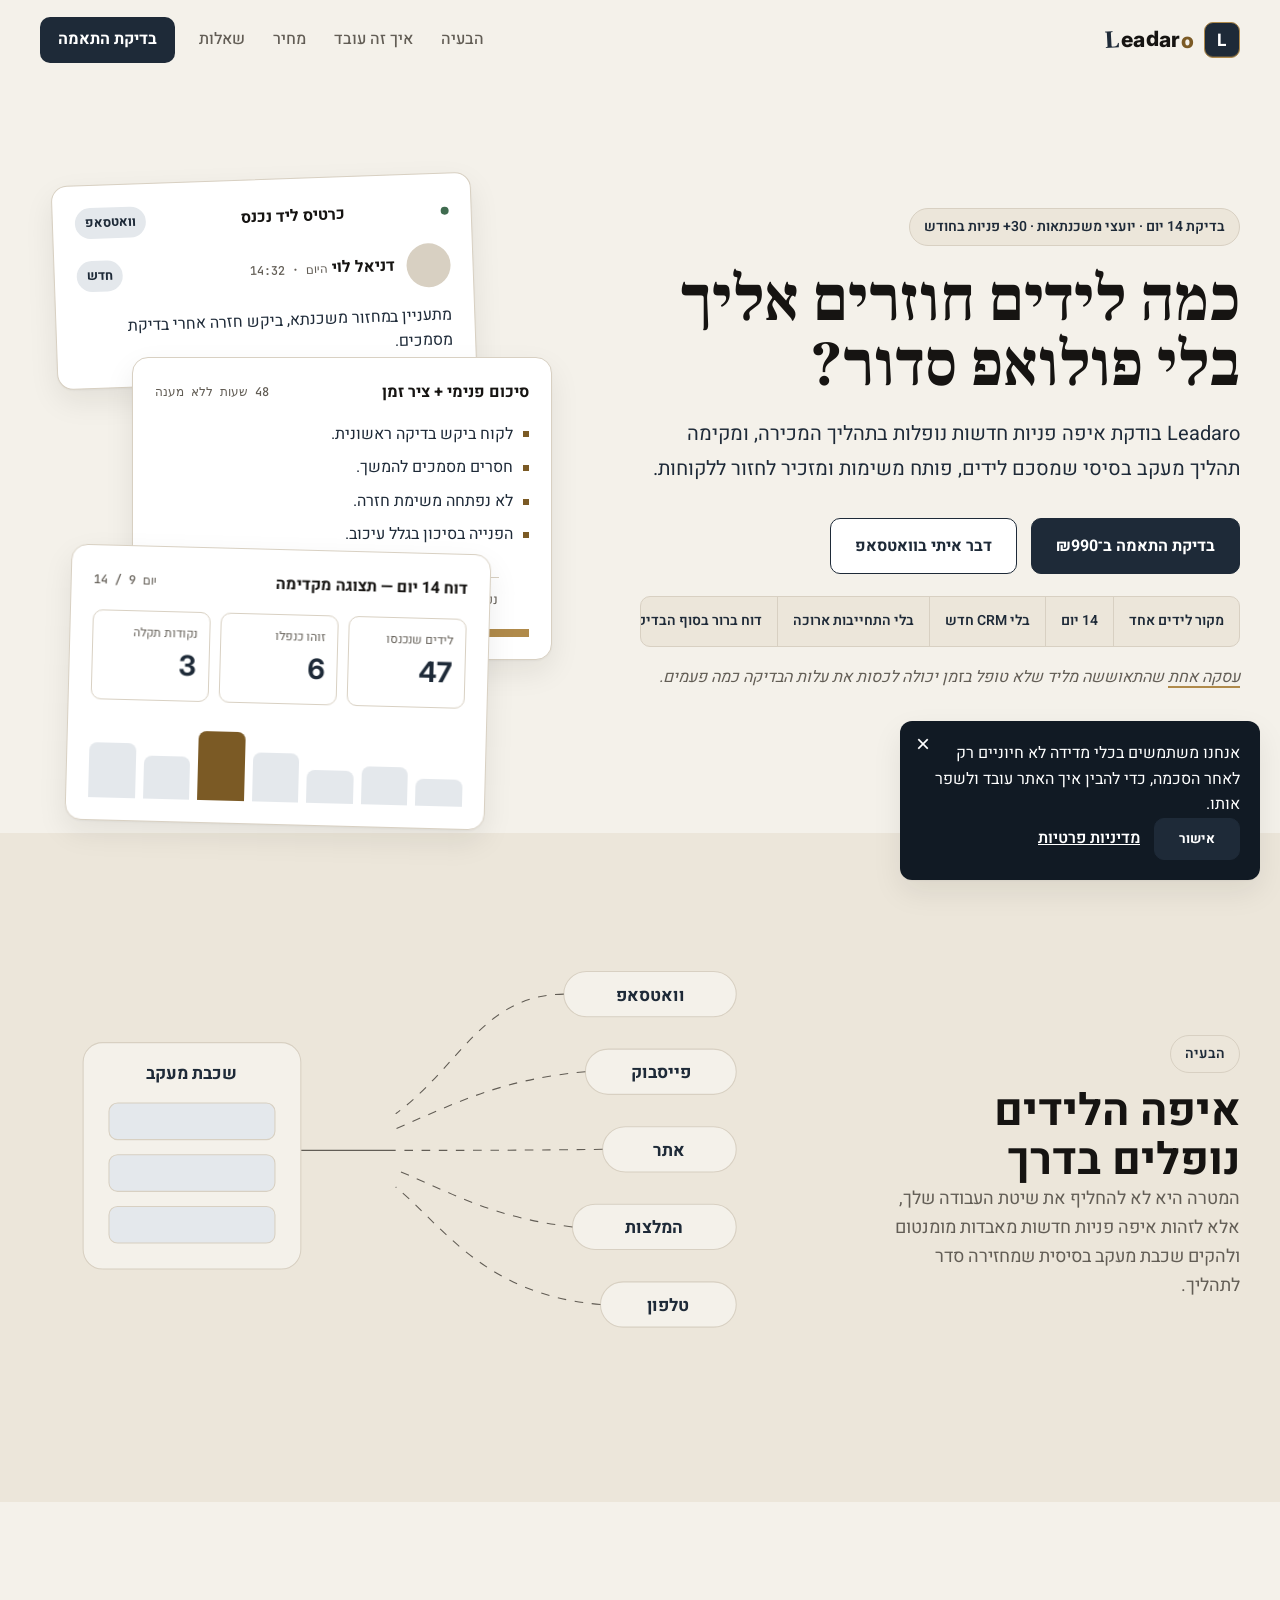
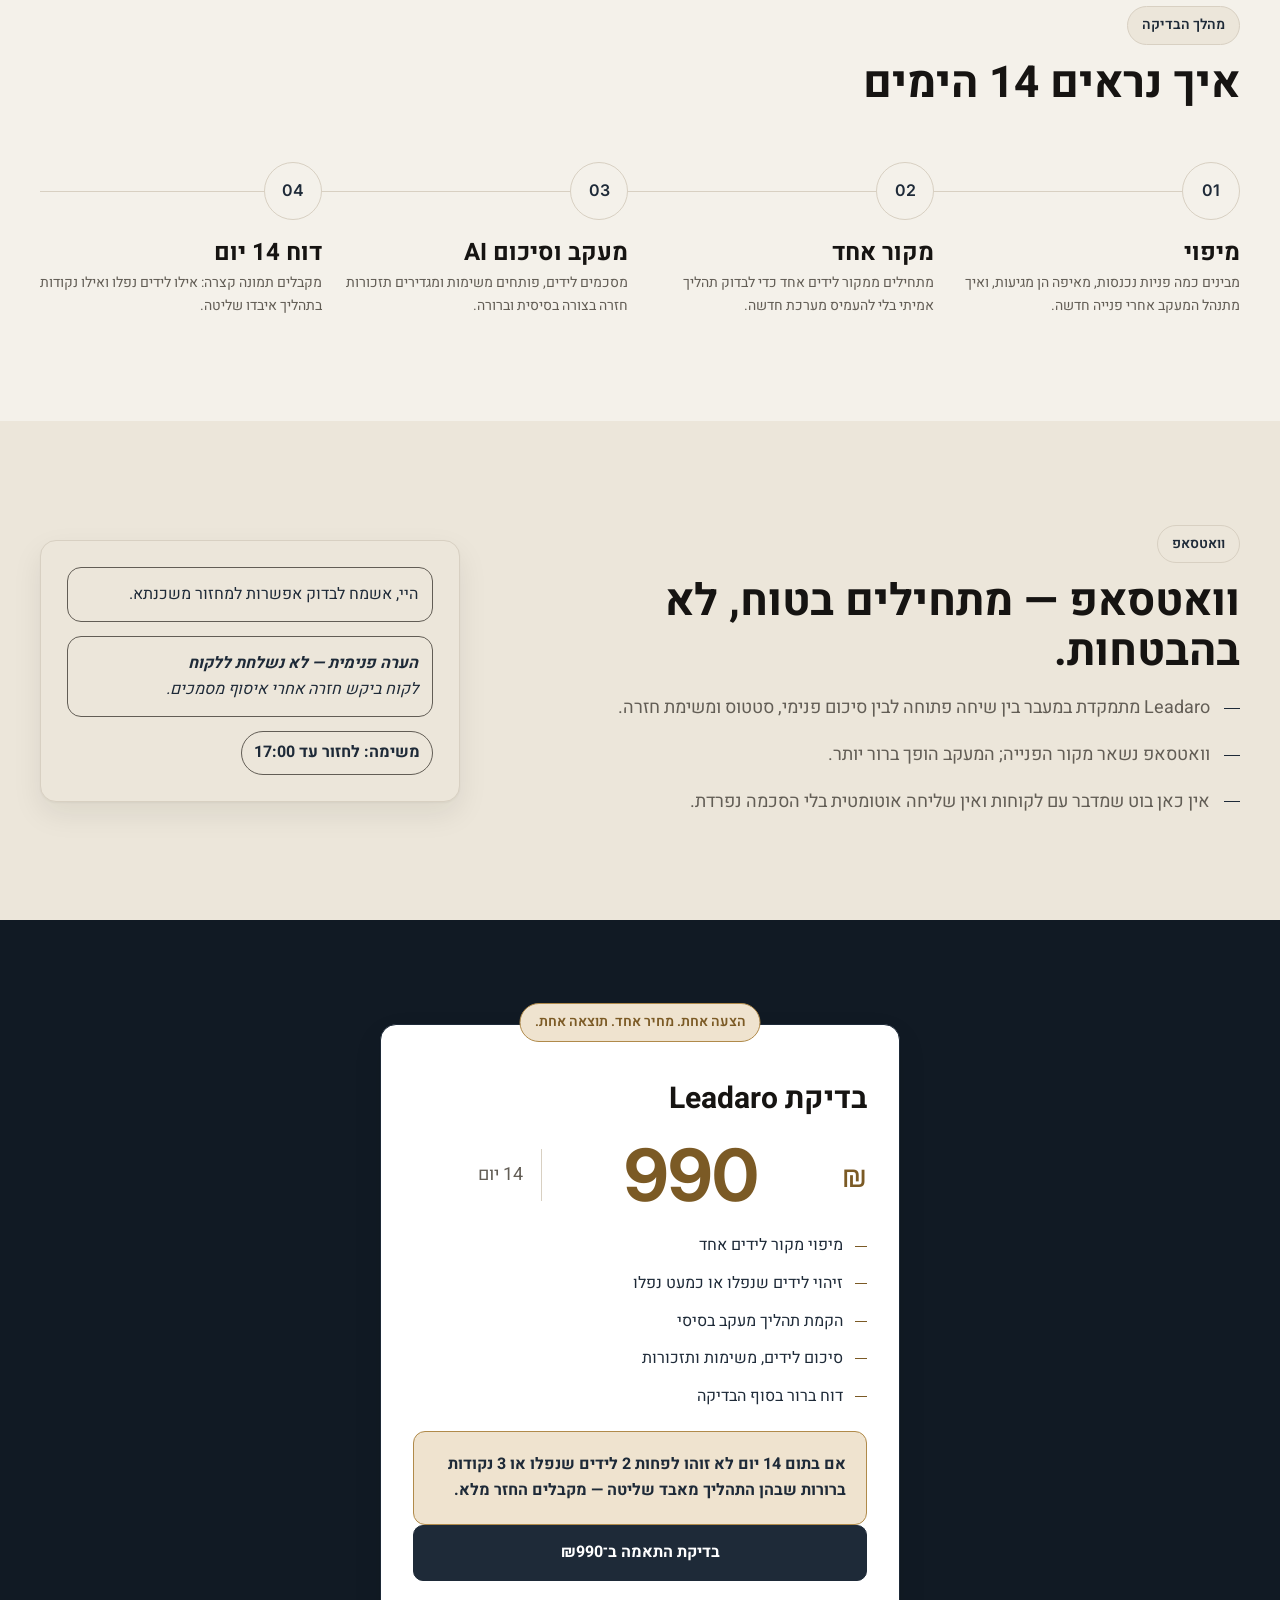
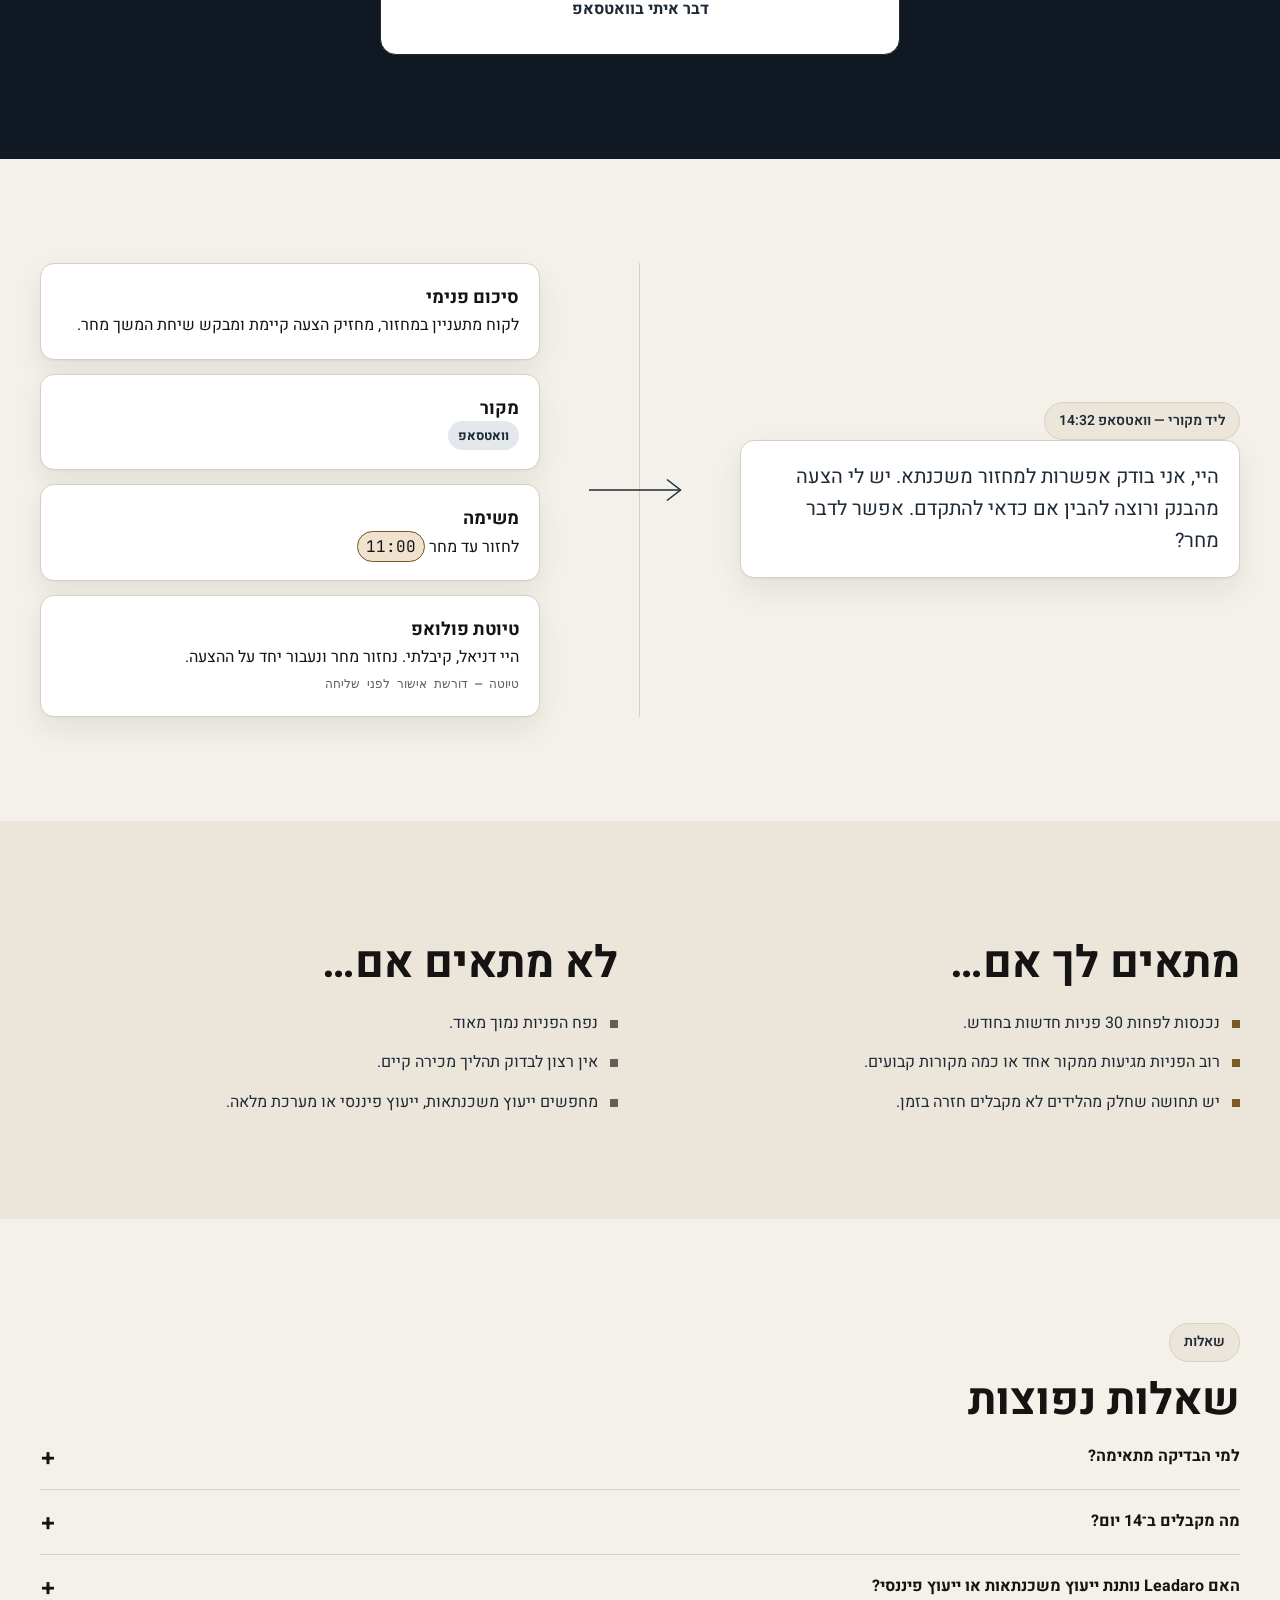
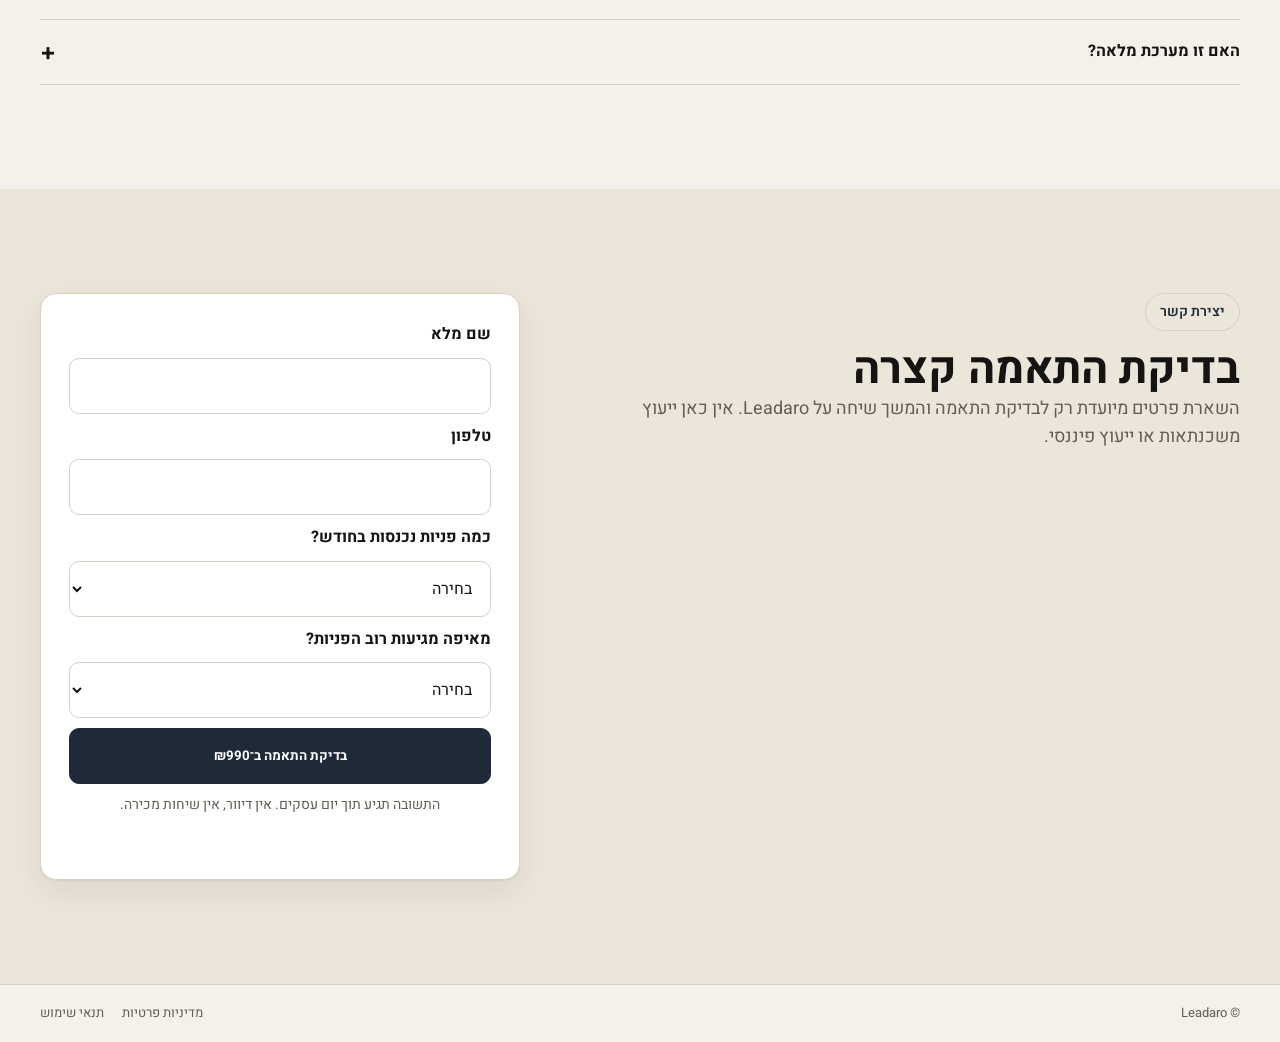
==== commit 777fa95a: "Refine Leadaro wordmark" ====
--- a/index.html
+++ b/index.html
@@ -104,7 +104,7 @@
     <div class="container nav">
       <a class="brand" href="/" aria-label="Leadaro">
         <span class="brand-mark" aria-hidden="true">L</span>
-        <span>Leadaro</span>
+        <bdi class="brand-word" dir="ltr" aria-hidden="true"><span>L</span><span>e</span><span>a</span><span>d</span><span>a</span><span>r</span><span>o</span></bdi>
       </a>
       <button class="menu-toggle" type="button" data-menu-toggle aria-expanded="false" aria-controls="primary-nav">
         <span></span><span></span><span></span>
--- a/styles.css
+++ b/styles.css
@@ -23,8 +23,13 @@
 .site-header{position:sticky;top:0;z-index:60;background:var(--bg);border-bottom:1px solid var(--bg);transition:border-color 160ms ease,box-shadow 160ms ease}
 .site-header.is-sticky{border-bottom-color:var(--border);box-shadow:var(--shadow)}
 .nav{height:80px;display:flex;align-items:center;gap:24px}
-.brand{display:inline-flex;align-items:center;gap:10px;font-family:var(--ff-latin);font-size:18px;font-weight:700;text-decoration:none;color:var(--ink);letter-spacing:.01em}
+.brand{display:inline-flex;align-items:center;gap:10px;text-decoration:none;color:var(--ink)}
 .brand-mark{display:grid;place-items:center;width:36px;height:36px;border:1px solid var(--accent);border-radius:9px;background:var(--primary);color:var(--surface);font-family:var(--ff-latin);font-size:17px;font-weight:700;line-height:1;box-shadow:inset 0 -1px 0 rgba(176,138,74,.38)}
+.brand-word{direction:ltr;unicode-bidi:isolate;display:inline-flex;align-items:baseline;gap:.015em;font-family:var(--ff-latin);font-size:21px;font-weight:800;letter-spacing:.005em;color:var(--ink)}
+.brand-word span{display:inline-block}
+.brand-word span:first-child{font-family:var(--ff-display);font-size:1.18em;line-height:.9;transform:translateY(1px) rotate(-3deg);color:var(--primary)}
+.brand-word span:nth-child(4){transform:translateY(-1px)}
+.brand-word span:last-child{color:var(--accent-dark);transform:translateY(1px)}
 .nav-links{margin-inline-start:auto;display:flex;align-items:center;gap:28px;color:var(--muted);font-weight:500}
 .nav-links a,.footer-row a,.sub-link{text-decoration:none}
 .header-cta{min-height:44px;padding:10px 18px;border-radius:10px;background:var(--primary);color:var(--surface);font-weight:700;text-decoration:none}
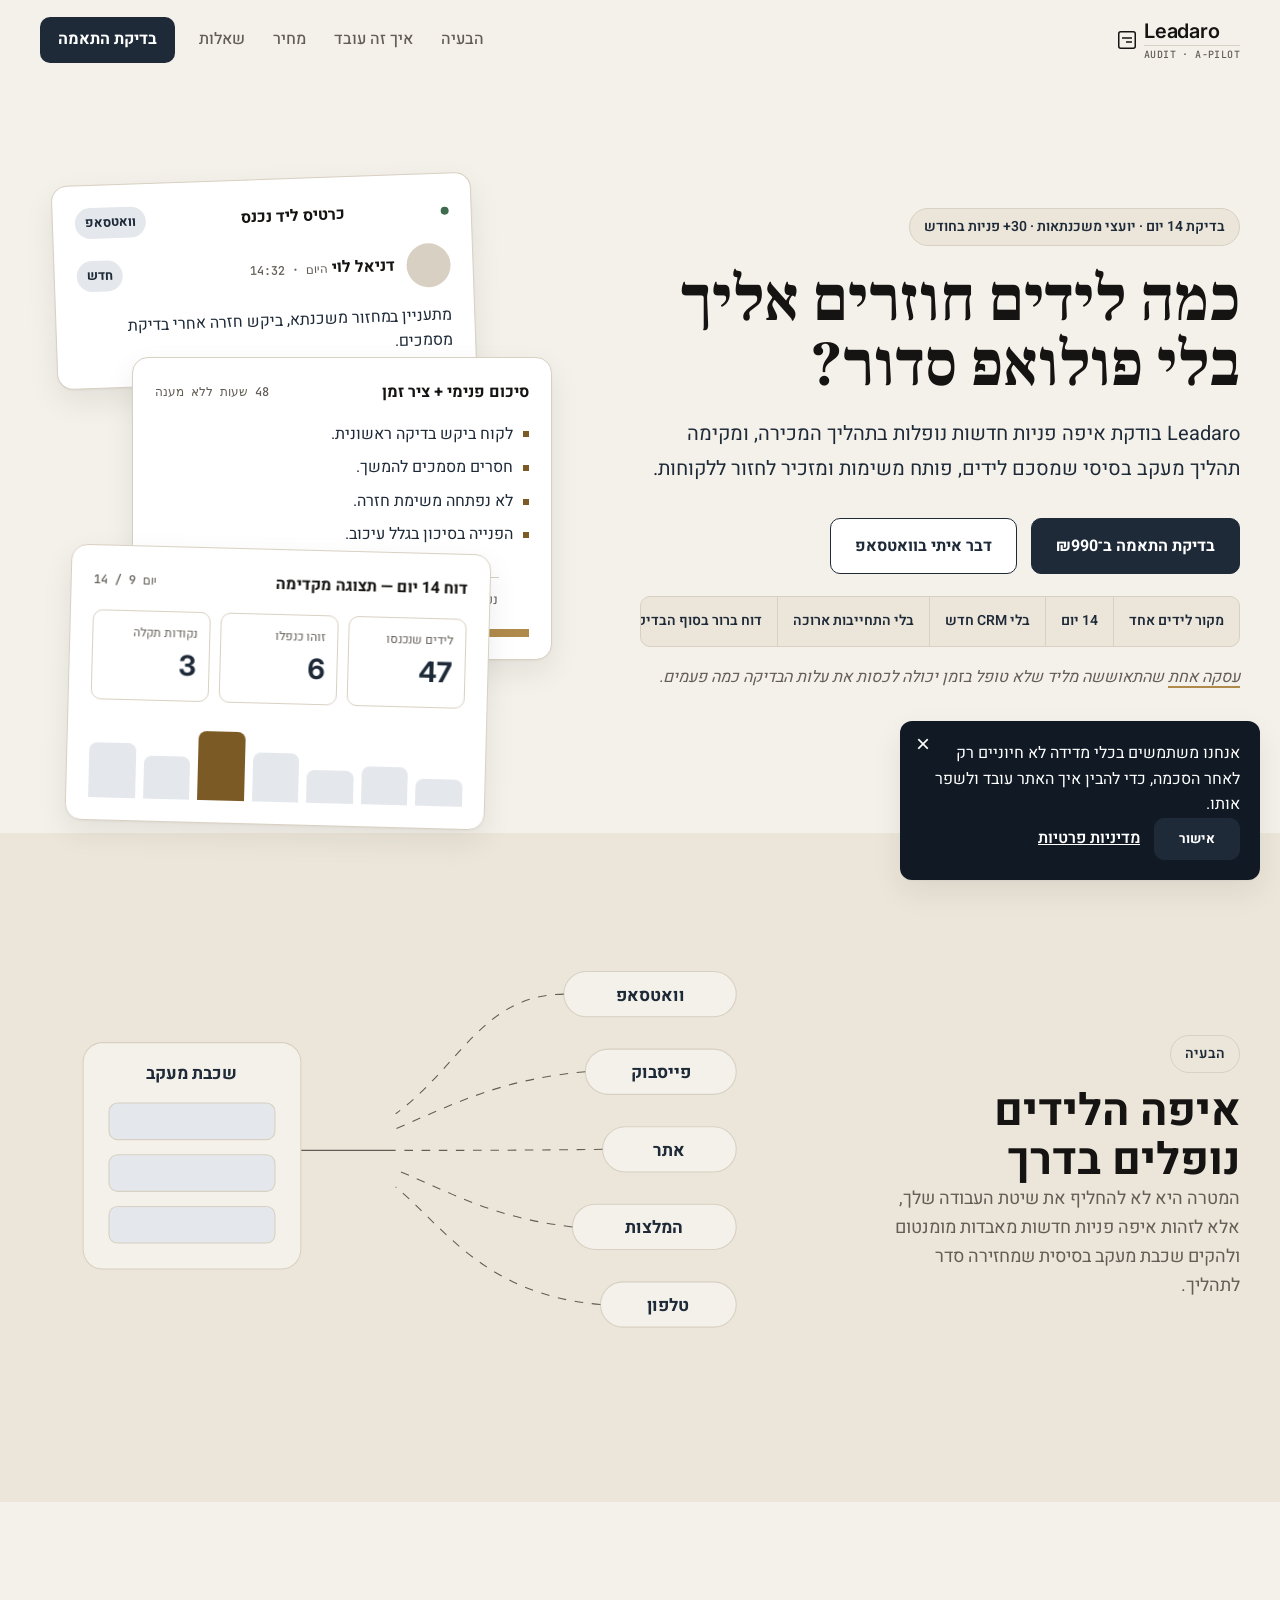
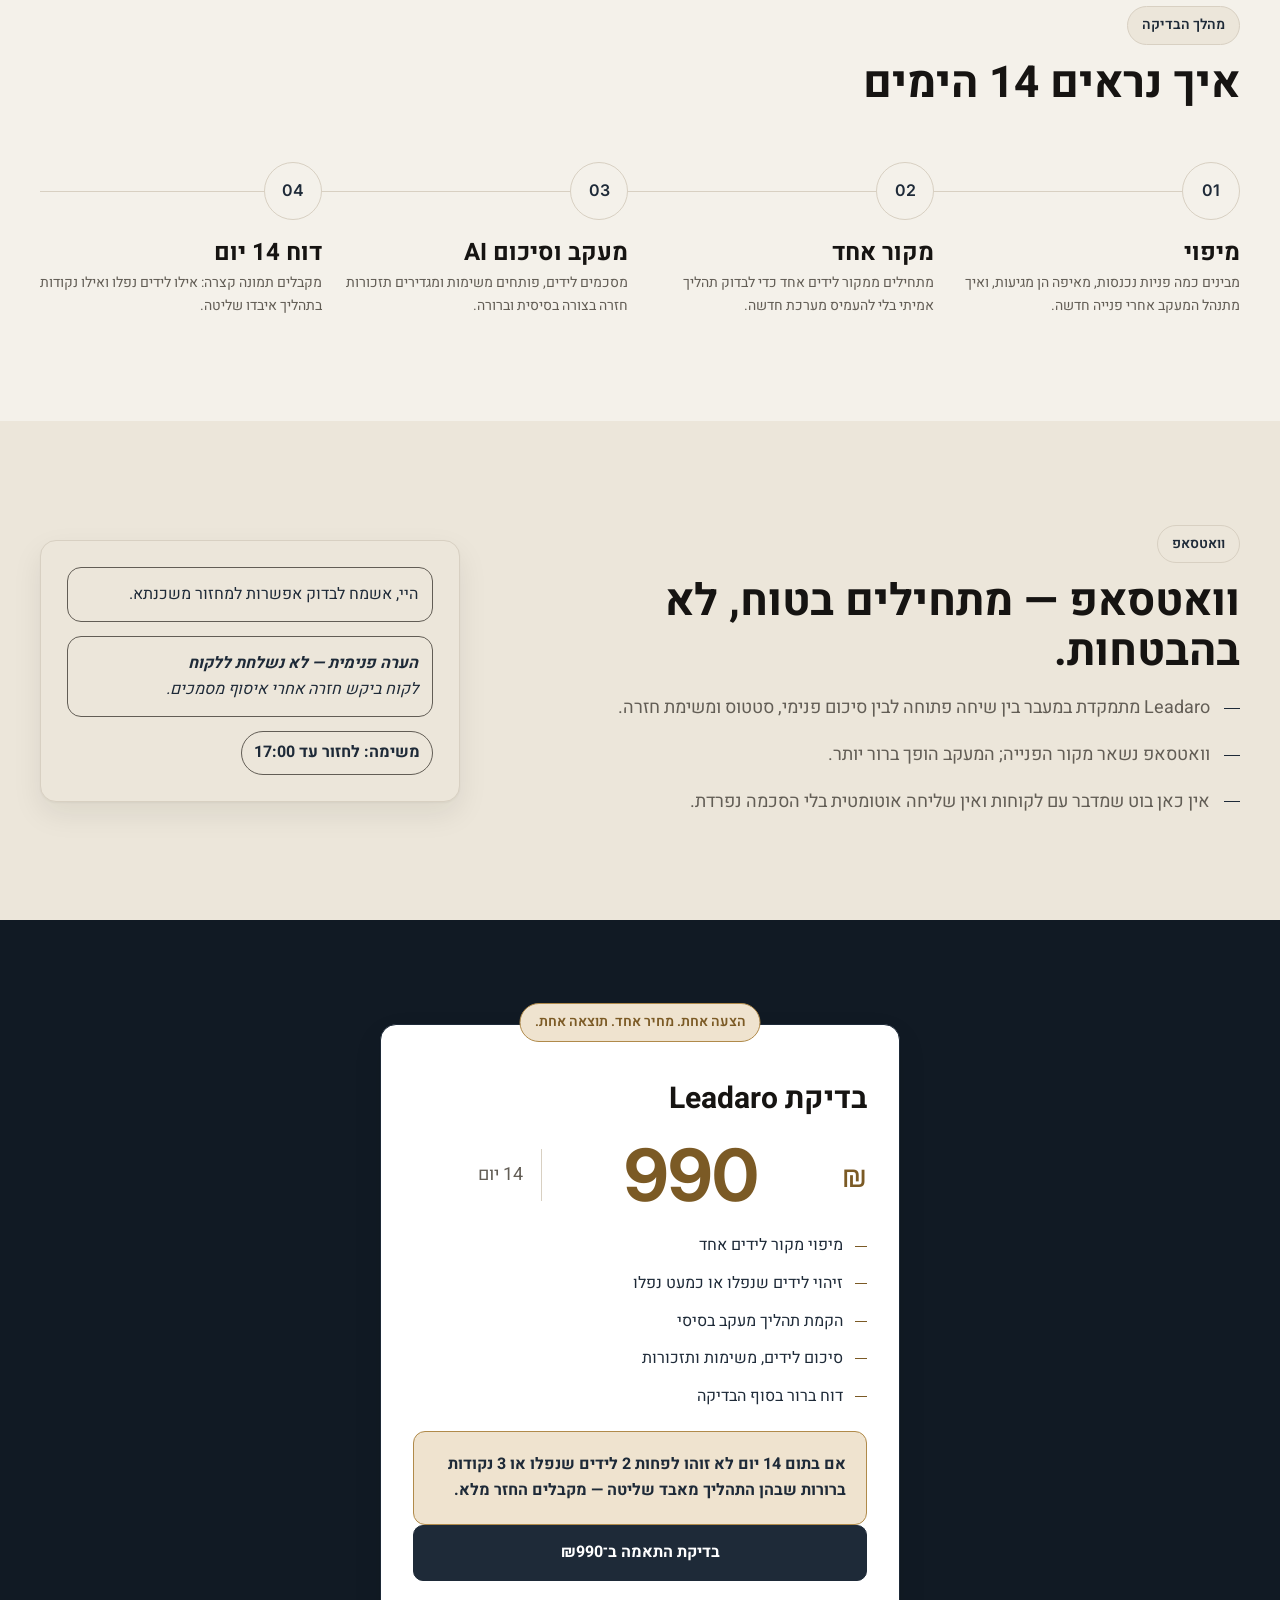
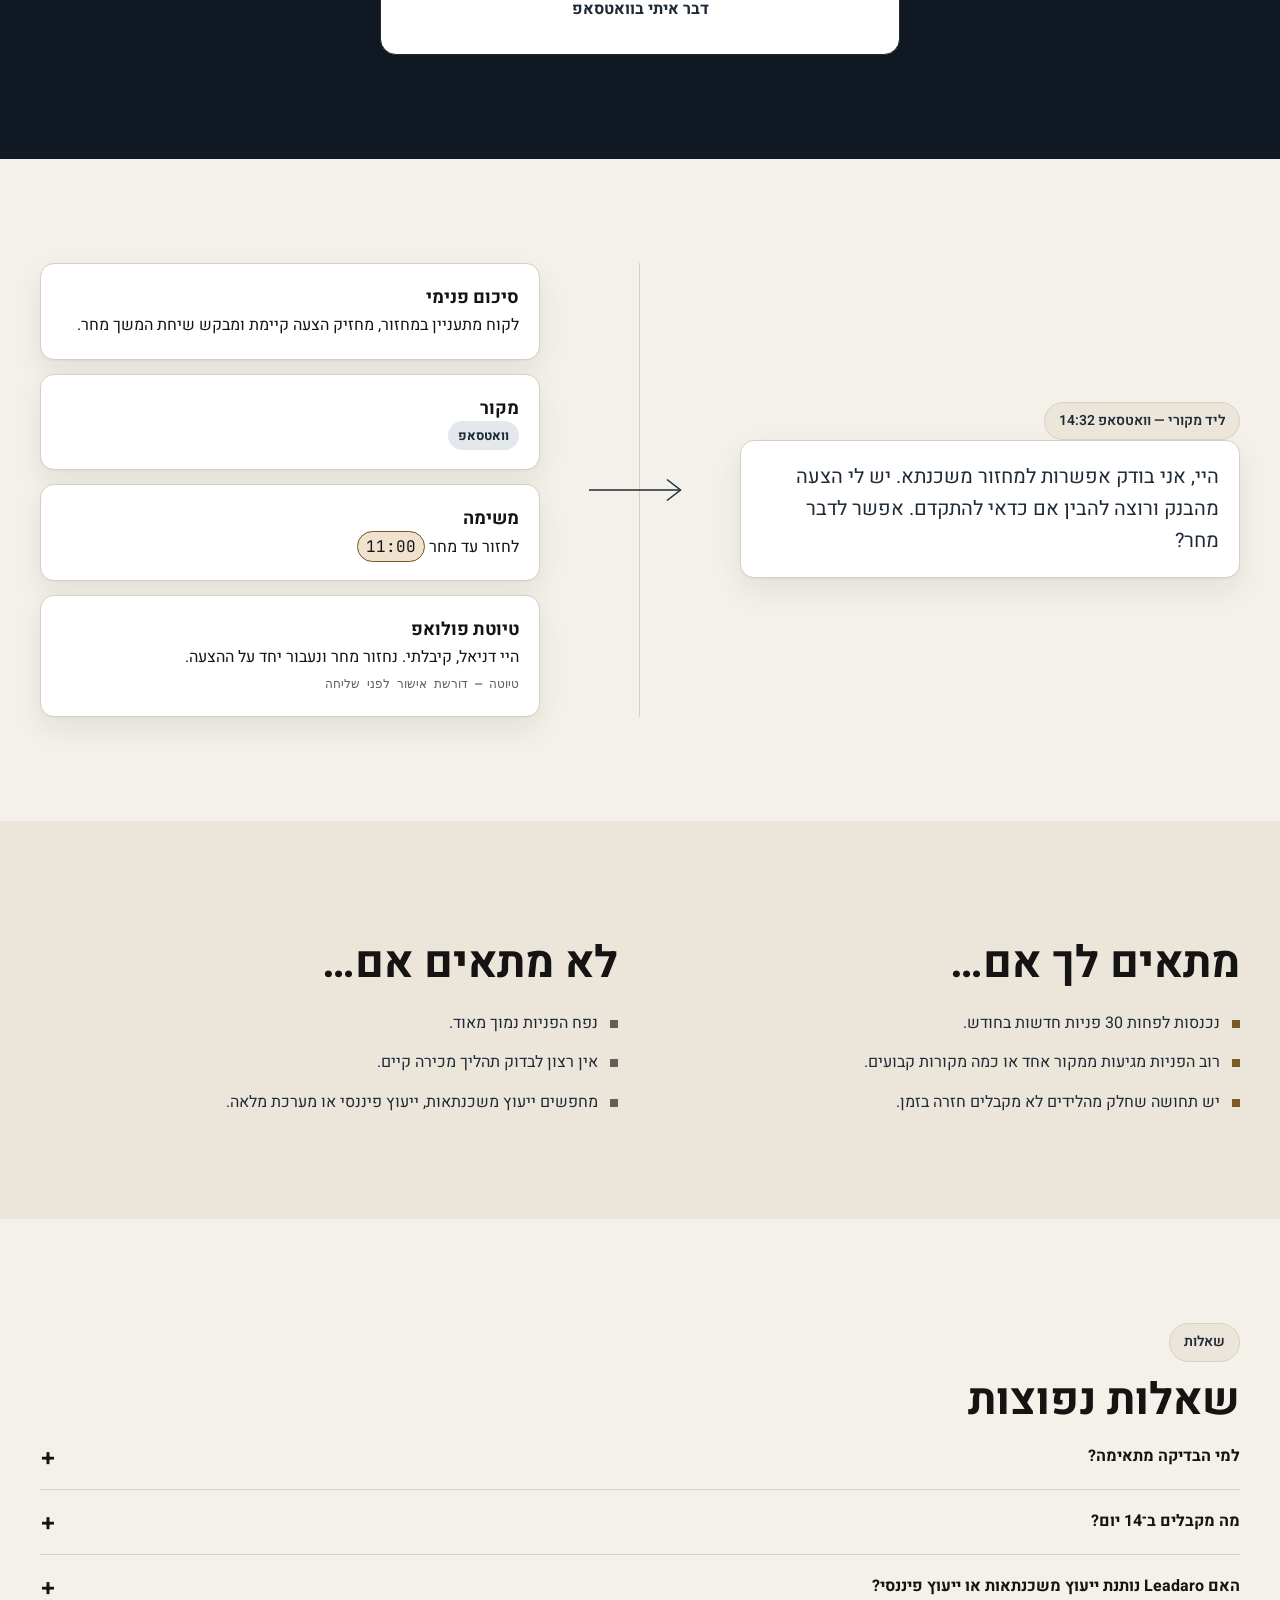
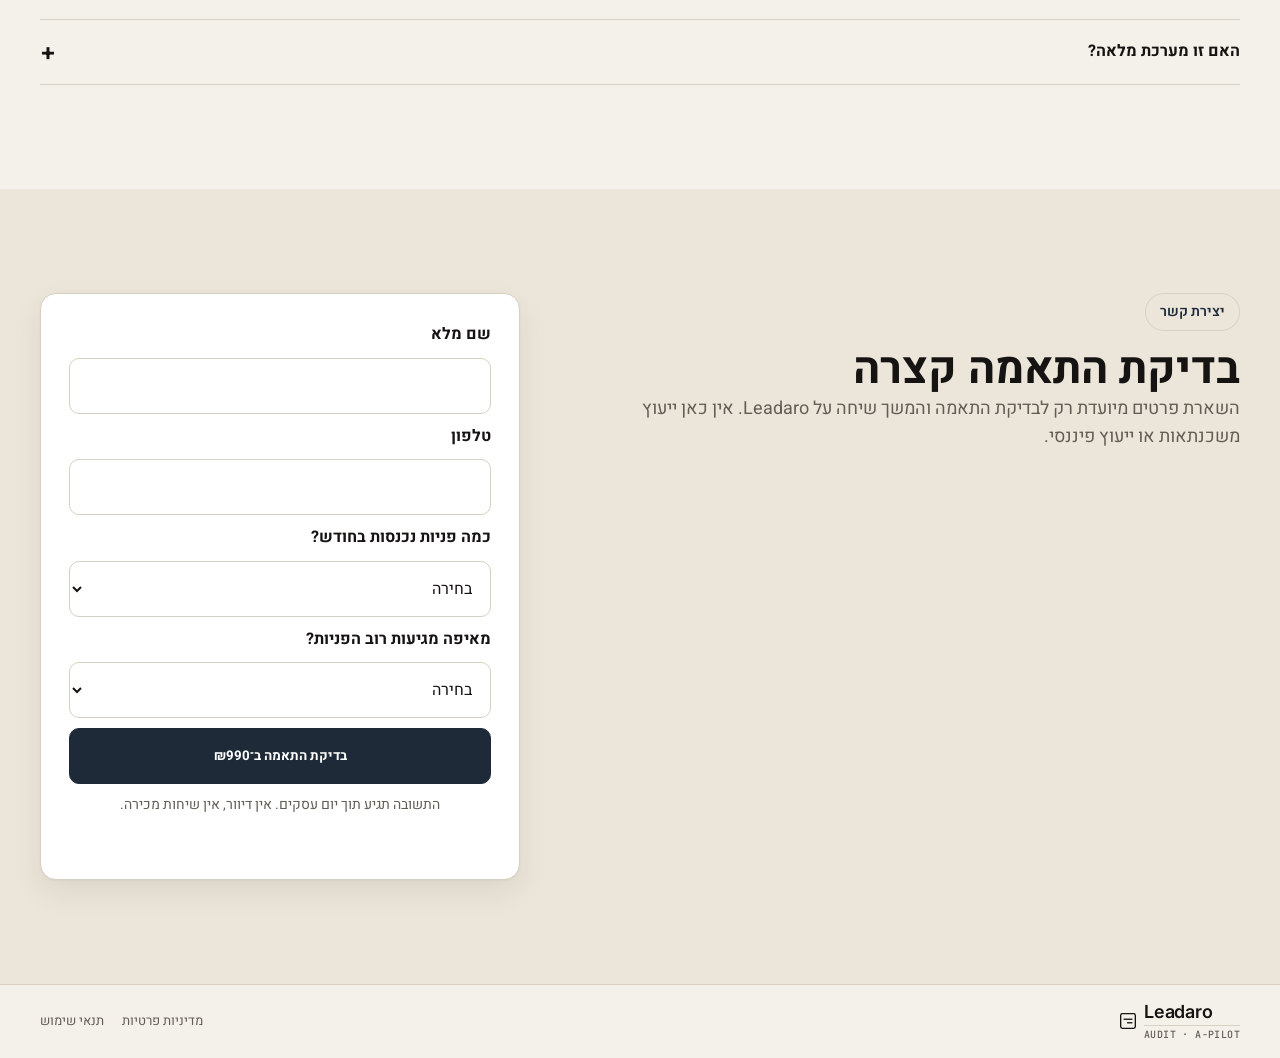
==== commit e5b89d21: "Implement Leadaro audit logo system" ====
--- a/index.html
+++ b/index.html
@@ -32,6 +32,7 @@
       --ff-mono:"JetBrains Mono",ui-monospace,monospace;
       --shadow:0 1px 2px rgba(22,20,18,.04),0 12px 30px rgba(22,20,18,.08);
       --container:1200px; --gutter:32px;
+      --ink-900:var(--ink); --ink-400:var(--muted); --paper-50:var(--bg); --paper-300:var(--border); --paper-ink-fg:#F0E9D7;
     }
     body{background:var(--bg);color:var(--ink);font-family:var(--ff-sans);}
   </style>
@@ -102,9 +103,19 @@
 
   <header class="site-header" data-header>
     <div class="container nav">
-      <a class="brand" href="/" aria-label="Leadaro">
-        <span class="brand-mark" aria-hidden="true">L</span>
-        <bdi class="brand-word" dir="ltr" aria-hidden="true"><span>L</span><span>e</span><span>a</span><span>d</span><span>a</span><span>r</span><span>o</span></bdi>
+      <a class="logo" href="#hero" aria-label="Leadaro — בדיקת לידים">
+        <span class="logo__mark" aria-hidden="true">
+          <svg viewBox="0 0 18 18" width="18" height="18" focusable="false">
+            <rect x="0.75" y="0.75" width="16.5" height="16.5" fill="var(--paper-50)" stroke="var(--ink-900)" stroke-width="1.5" rx="2"/>
+            <line x1="4" y1="7" x2="14" y2="7" stroke="var(--ink-900)" stroke-width="1.5"/>
+            <line x1="8" y1="11" x2="14" y2="11" stroke="var(--ink-900)" stroke-width="1.5"/>
+          </svg>
+        </span>
+        <span class="logo__text">
+          <bdi class="logo__wordmark">Leadaro</bdi>
+          <span class="logo__rule" aria-hidden="true"></span>
+          <bdi class="logo__tag">AUDIT · A-PILOT</bdi>
+        </span>
       </a>
       <button class="menu-toggle" type="button" data-menu-toggle aria-expanded="false" aria-controls="primary-nav">
         <span></span><span></span><span></span>
@@ -397,7 +408,20 @@
 
   <footer class="site-footer">
     <div class="container footer-row">
-      <span>© Leadaro</span>
+      <a class="logo logo--footer" href="#hero" aria-label="Leadaro — בדיקת לידים">
+        <span class="logo__mark" aria-hidden="true">
+          <svg viewBox="0 0 18 18" width="18" height="18" focusable="false">
+            <rect x="0.75" y="0.75" width="16.5" height="16.5" fill="var(--paper-50)" stroke="var(--ink-900)" stroke-width="1.5" rx="2"/>
+            <line x1="4" y1="7" x2="14" y2="7" stroke="var(--ink-900)" stroke-width="1.5"/>
+            <line x1="8" y1="11" x2="14" y2="11" stroke="var(--ink-900)" stroke-width="1.5"/>
+          </svg>
+        </span>
+        <span class="logo__text">
+          <bdi class="logo__wordmark">Leadaro</bdi>
+          <span class="logo__rule" aria-hidden="true"></span>
+          <bdi class="logo__tag">AUDIT · A-PILOT</bdi>
+        </span>
+      </a>
       <nav aria-label="קישורים משפטיים">
         <a href="/privacy">מדיניות פרטיות</a>
         <a href="/terms">תנאי שימוש</a>
--- a/styles.css
+++ b/styles.css
@@ -9,6 +9,7 @@
   --ff-mono:"JetBrains Mono",ui-monospace,monospace;
   --shadow:0 1px 2px rgba(22,20,18,.04),0 12px 30px rgba(22,20,18,.08);
   --container:1200px; --gutter:32px;
+  --ink-900:var(--ink); --ink-400:var(--muted); --paper-50:var(--bg); --paper-300:var(--border); --paper-ink-fg:#F0E9D7;
 }
 *{box-sizing:border-box}
 html{scroll-behavior:smooth}
@@ -21,15 +22,20 @@
 .skip-link:focus{position:fixed;inset-block-start:12px;inset-inline-start:12px;z-index:80;background:var(--surface-soft);padding:10px 14px}
 :focus-visible{outline:2px solid var(--accent);outline-offset:2px}
 .site-header{position:sticky;top:0;z-index:60;background:var(--bg);border-bottom:1px solid var(--bg);transition:border-color 160ms ease,box-shadow 160ms ease}
-.site-header.is-sticky{border-bottom-color:var(--border);box-shadow:var(--shadow)}
-.nav{height:80px;display:flex;align-items:center;gap:24px}
-.brand{display:inline-flex;align-items:center;gap:10px;text-decoration:none;color:var(--ink)}
-.brand-mark{display:grid;place-items:center;width:36px;height:36px;border:1px solid var(--accent);border-radius:9px;background:var(--primary);color:var(--surface);font-family:var(--ff-latin);font-size:17px;font-weight:700;line-height:1;box-shadow:inset 0 -1px 0 rgba(176,138,74,.38)}
-.brand-word{direction:ltr;unicode-bidi:isolate;display:inline-flex;align-items:baseline;gap:.015em;font-family:var(--ff-latin);font-size:21px;font-weight:800;letter-spacing:.005em;color:var(--ink)}
-.brand-word span{display:inline-block}
-.brand-word span:first-child{font-family:var(--ff-display);font-size:1.18em;line-height:.9;transform:translateY(1px) rotate(-3deg);color:var(--primary)}
-.brand-word span:nth-child(4){transform:translateY(-1px)}
-.brand-word span:last-child{color:var(--accent-dark);transform:translateY(1px)}
+.site-header.is-sticky,.site-header[data-stuck="true"]{border-bottom-color:var(--border);box-shadow:var(--shadow)}
+.nav{height:80px;display:flex;align-items:center;gap:24px;transition:height 160ms ease}
+.site-header.is-sticky .nav,.site-header[data-stuck="true"] .nav{height:64px}
+.logo{direction:ltr;display:inline-flex;align-items:center;gap:8px;text-decoration:none;color:var(--ink-900)}
+.logo__mark{display:grid;place-items:center;flex:0 0 auto}
+.logo__mark svg{display:block;width:18px;height:18px}
+.logo__text{display:inline-flex;flex-direction:column;align-items:flex-start;gap:2px}
+.logo__wordmark{font-family:var(--ff-latin);font-weight:600;font-size:20px;letter-spacing:-.01em;line-height:1}
+.logo__rule{display:block;width:100%;height:1px;background:var(--paper-300);margin:2px 0}
+.logo__tag{font-family:var(--ff-mono);font-weight:500;font-size:10px;color:var(--ink-400);letter-spacing:.04em;line-height:1}
+.site-header.is-sticky .logo__rule,.site-header.is-sticky .logo__tag,.site-header[data-stuck="true"] .logo__rule,.site-header[data-stuck="true"] .logo__tag{display:none}
+.site-header.is-sticky .logo__mark svg,.site-header[data-stuck="true"] .logo__mark svg,.logo--footer .logo__mark svg{width:16px;height:16px}
+.site-header.is-sticky .logo__wordmark,.site-header[data-stuck="true"] .logo__wordmark,.logo--footer .logo__wordmark{font-size:18px}
+.logo--footer .logo__tag{font-size:10px}
 .nav-links{margin-inline-start:auto;display:flex;align-items:center;gap:28px;color:var(--muted);font-weight:500}
 .nav-links a,.footer-row a,.sub-link{text-decoration:none}
 .header-cta{min-height:44px;padding:10px 18px;border-radius:10px;background:var(--primary);color:var(--surface);font-weight:700;text-decoration:none}
@@ -92,12 +98,12 @@
 .faq details{border-bottom:1px solid var(--border)}.faq summary{height:64px;display:flex;align-items:center;justify-content:space-between;cursor:pointer;font-weight:700;list-style:none}.faq summary::-webkit-details-marker{display:none}.faq summary::after{content:"+";font-family:var(--ff-latin);font-size:24px;transition:transform 200ms ease}.faq details[open] summary::after{transform:rotate(45deg)}.faq details p{max-width:680px;color:var(--primary);font-size:16px;padding-bottom:22px}
 .contact{background:var(--surface-soft)}.contact-grid{display:grid;grid-template-columns:1fr 480px;gap:80px}.lead-form{border:1px solid var(--border);border-radius:16px;background:var(--surface);box-shadow:var(--shadow);padding:28px;display:grid;gap:10px}.lead-form label{font-weight:700}.lead-form input,.lead-form select{height:56px;border:1px solid var(--border);border-radius:10px;background:var(--surface);color:var(--ink);font:inherit;padding:0 14px;transition:border-color 120ms ease}.lead-form input:focus,.lead-form select:focus{border:1.5px solid var(--primary);outline:2px solid var(--accent);outline-offset:2px}.honeypot{position:absolute;width:1px;height:1px;overflow:hidden;clip:rect(0 0 0 0);white-space:nowrap}.form-helper{color:var(--muted);font-size:14px;text-align:center}.form-status{min-height:24px;color:var(--risk);font-weight:700}
 .thank-you-page{min-height:calc(100vh - 160px);display:flex;align-items:center}.thank-you-grid{display:grid;grid-template-columns:minmax(0,1fr) 420px;gap:80px;align-items:center}.thank-you-copy h1{font-family:var(--ff-display);font-size:64px;line-height:1.04;margin:22px 0 18px}.thank-you-note{max-width:620px;margin-top:18px;color:var(--muted);font-size:18px}.thank-you-summary{border:1px solid var(--border);border-radius:16px;background:var(--surface);box-shadow:var(--shadow);padding:28px}.thank-you-summary ol{display:grid;gap:16px;margin:24px 0 0;padding:0;list-style:none;color:var(--primary)}.thank-you-summary li{display:grid;grid-template-columns:44px 1fr;gap:12px;align-items:start}.thank-you-summary li span{font-family:var(--ff-latin);font-weight:700;color:var(--accent-dark)}
-.site-footer{border-top:1px solid var(--border);padding:18px 0;color:var(--muted);font-size:13px}.footer-row{display:flex;align-items:center;justify-content:space-between;gap:16px}.footer-row nav{display:flex;gap:18px}
+.site-footer{border-top:1px solid var(--border);padding:18px 0;color:var(--muted);font-size:13px}.footer-row{display:flex;align-items:center;justify-content:space-between;gap:16px}.footer-row nav{display:flex;gap:18px}.footer-row .logo{color:var(--ink-900)}
 .cookie-banner{position:fixed;right:20px;bottom:20px;z-index:90;max-width:360px;border-radius:12px;background:var(--primary-dark);color:var(--surface);box-shadow:var(--shadow);padding:20px;animation:slideIn 240ms ease}.cookie-close{position:absolute;left:10px;top:8px;border:0;background:var(--primary-dark);color:var(--surface);font-size:24px;cursor:pointer}.cookie-actions{display:flex;align-items:center;gap:14px}.cookie-actions .button{height:42px}.cookie-actions a{color:var(--surface);font-weight:600}.sticky-wa{position:fixed;right:16px;bottom:16px;z-index:70;width:56px;height:56px;border-radius:999px;background:var(--primary);color:var(--surface);font-family:var(--ff-mono);display:none;place-items:center;text-decoration:none;box-shadow:var(--shadow)}
 @keyframes pulse{0%,100%{transform:scale(1)}50%{transform:scale(1.8)}}@keyframes fillBar{from{transform:scaleX(0)}to{transform:scaleX(1)}}@keyframes slideIn{from{transform:translateY(18px)}to{transform:translateY(0)}}
 @media (prefers-reduced-motion:no-preference){.section{animation:enter linear both;animation-timeline:view();animation-range:entry 0% cover 18%}@keyframes enter{from{transform:translateY(14px)}to{transform:translateY(0)}}}
 @media (max-width:900px){
-  .container{width:min(100% - 40px,var(--container))}.nav{height:68px}.menu-toggle{display:block}.header-cta{display:none}.nav-links{position:fixed;inset:68px 0 auto 0;display:none;background:var(--bg);border-bottom:1px solid var(--border);padding:22px var(--gutter);flex-direction:column;align-items:flex-start}.nav-links.is-open{display:flex}
+  .container{width:min(100% - 40px,var(--container))}.nav,.site-header.is-sticky .nav,.site-header[data-stuck="true"] .nav{height:68px}.site-header .logo__rule,.site-header .logo__tag{display:none}.site-header .logo__wordmark{font-size:18px}.menu-toggle{display:block}.header-cta{display:none}.nav-links{position:fixed;inset:68px 0 auto 0;display:none;background:var(--bg);border-bottom:1px solid var(--border);padding:22px var(--gutter);flex-direction:column;align-items:flex-start}.nav-links.is-open{display:flex}
   .hero{padding:42px 0 72px}.hero-grid{display:flex;flex-direction:column;gap:30px}.hero-copy{display:contents}.eyebrow{order:1}h1{order:0;font-size:40px}.hero-subtitle{order:2;font-size:18px}.control-room{order:3;min-height:0;display:grid;grid-auto-flow:column;grid-auto-columns:calc(100vw - 64px);gap:20px;width:100%;overflow-x:auto;scroll-snap-type:x mandatory;padding:4px 0 18px}.room-card{position:relative;inset:auto!important;width:auto;transform:none!important;scroll-snap-align:start}.cta-row{order:4;display:grid;width:100%}.trust-strip{order:5;width:100%;overflow-x:auto}.roi-line{order:6}
   .problem-grid,.whatsapp-grid,.contact-grid,.fit-grid{grid-template-columns:1fr;gap:36px}.funnel-map svg{max-height:440px}.how-timeline{grid-template-columns:1fr;gap:0;margin-inline-start:0;padding-inline-start:0;padding-inline-end:38px}.how-timeline::before{inset-inline:auto 16px;inset-block:0;border-top:0;border-inline-start:1px solid var(--border)}.how-timeline article{padding:0 0 34px}.how-timeline span{inset-inline-end:-38px;inset-block-start:0;width:34px;height:34px;font-size:12px}.pricing-card{max-width:calc(100vw - 40px)}.example-layout{grid-template-columns:1fr;gap:24px}.example-layout::before{display:none}.example-arrow{width:120px;margin:auto;transform:rotate(90deg)}.sticky-wa.is-visible{display:grid}
   .thank-you-page{min-height:auto}.thank-you-grid{grid-template-columns:1fr;gap:36px}.thank-you-copy h1{font-size:44px}.thank-you-summary{padding:22px}
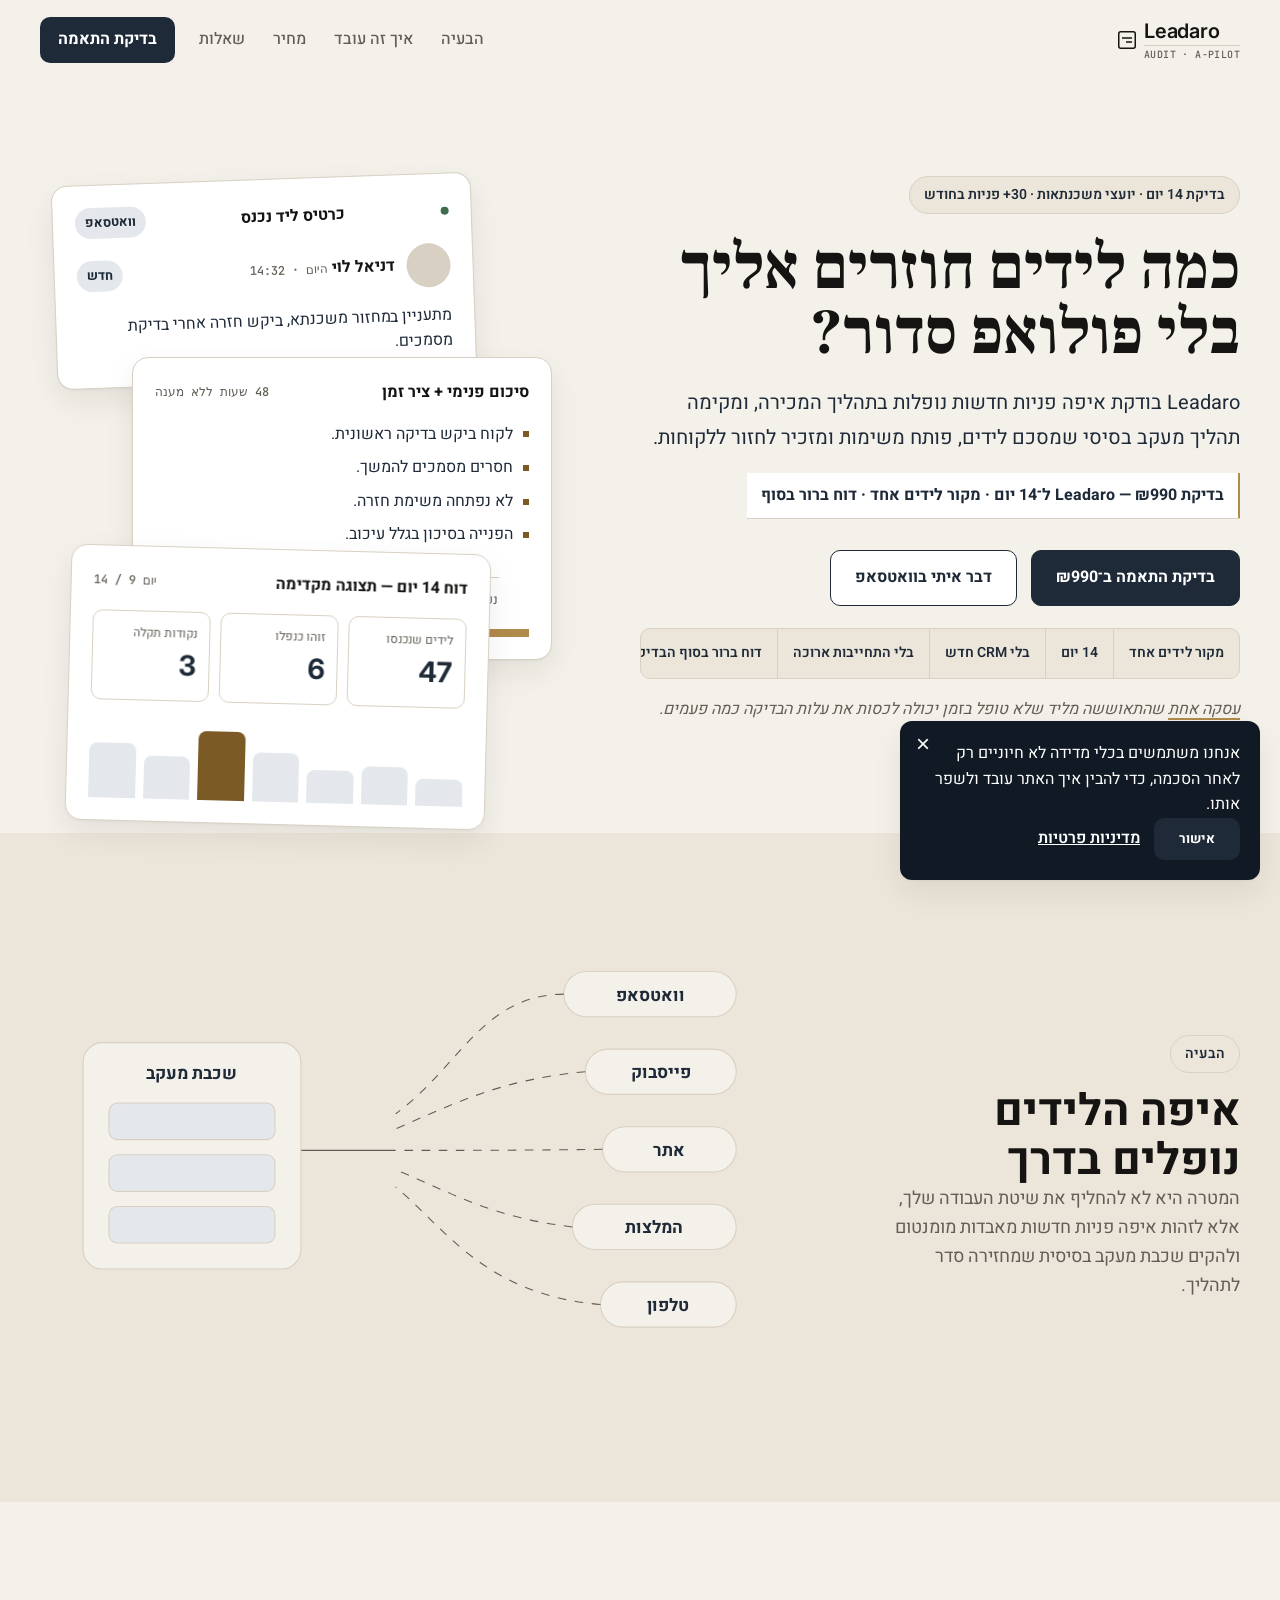
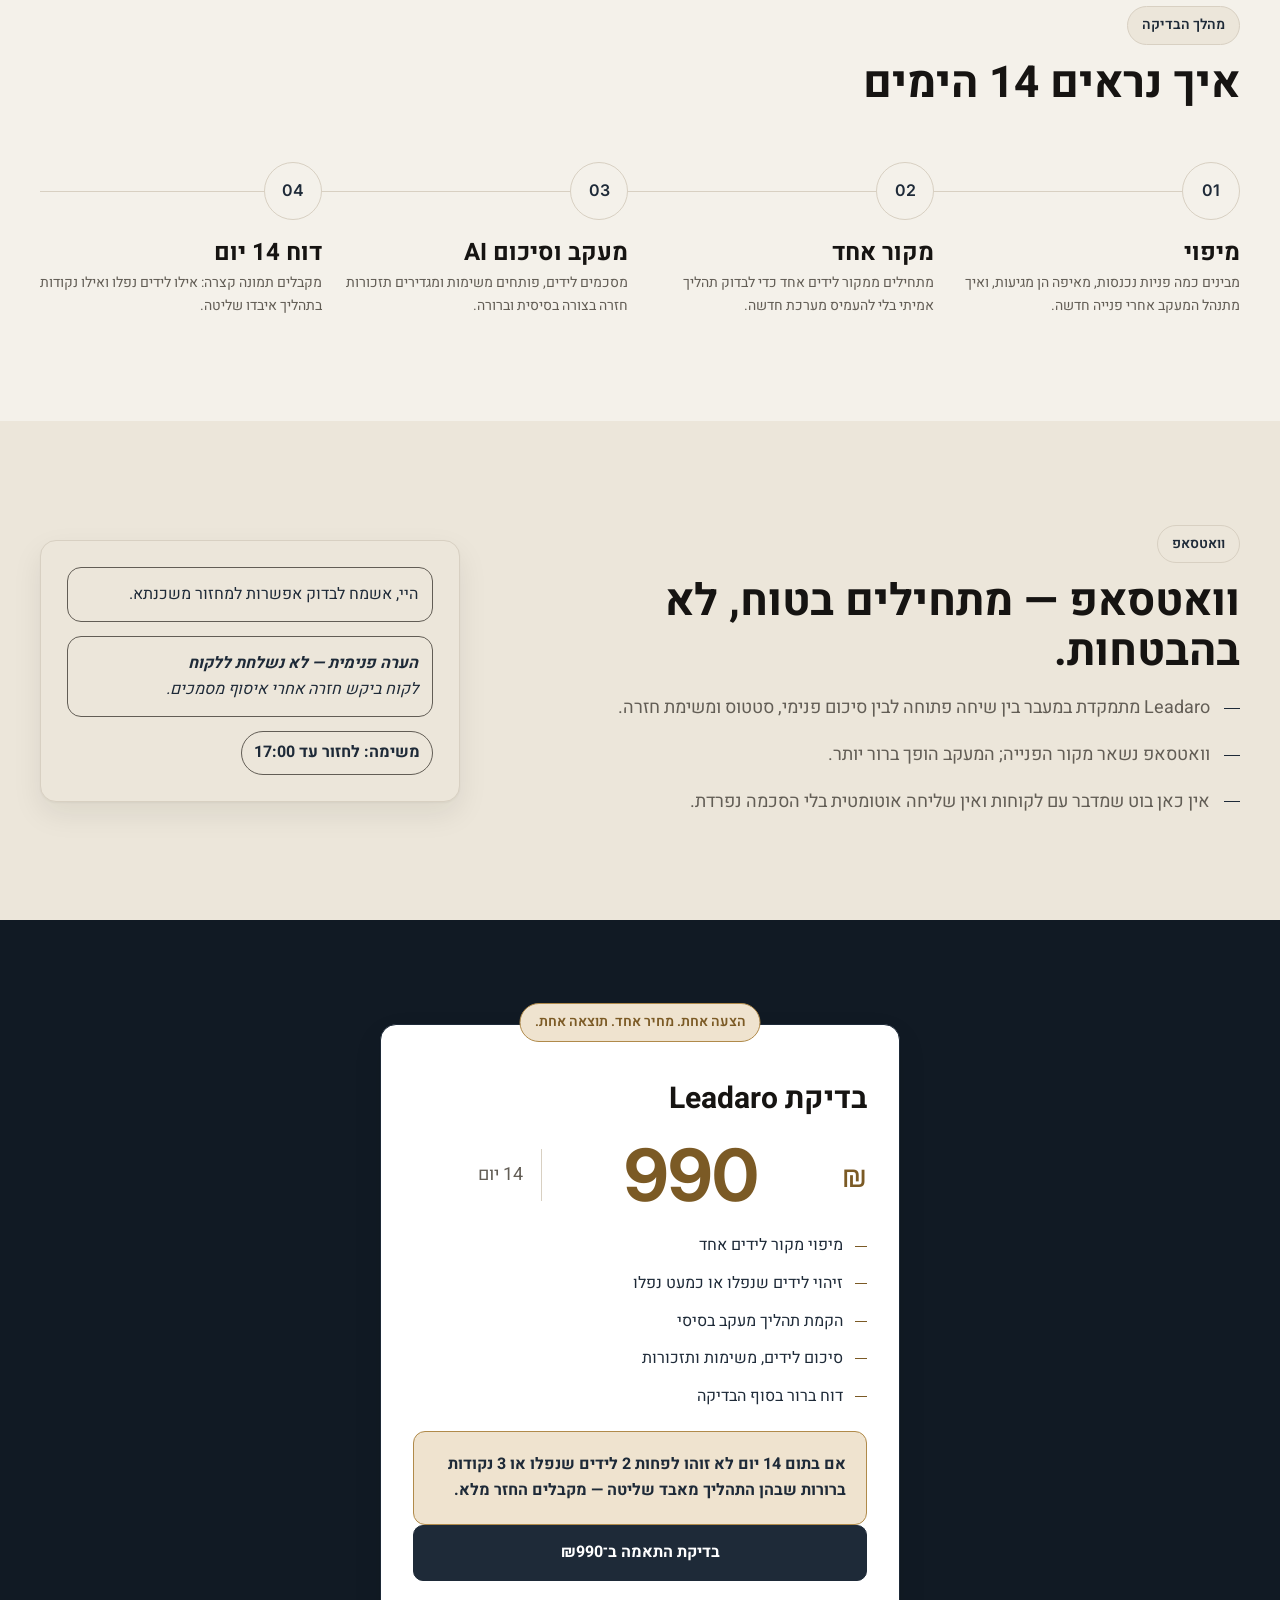
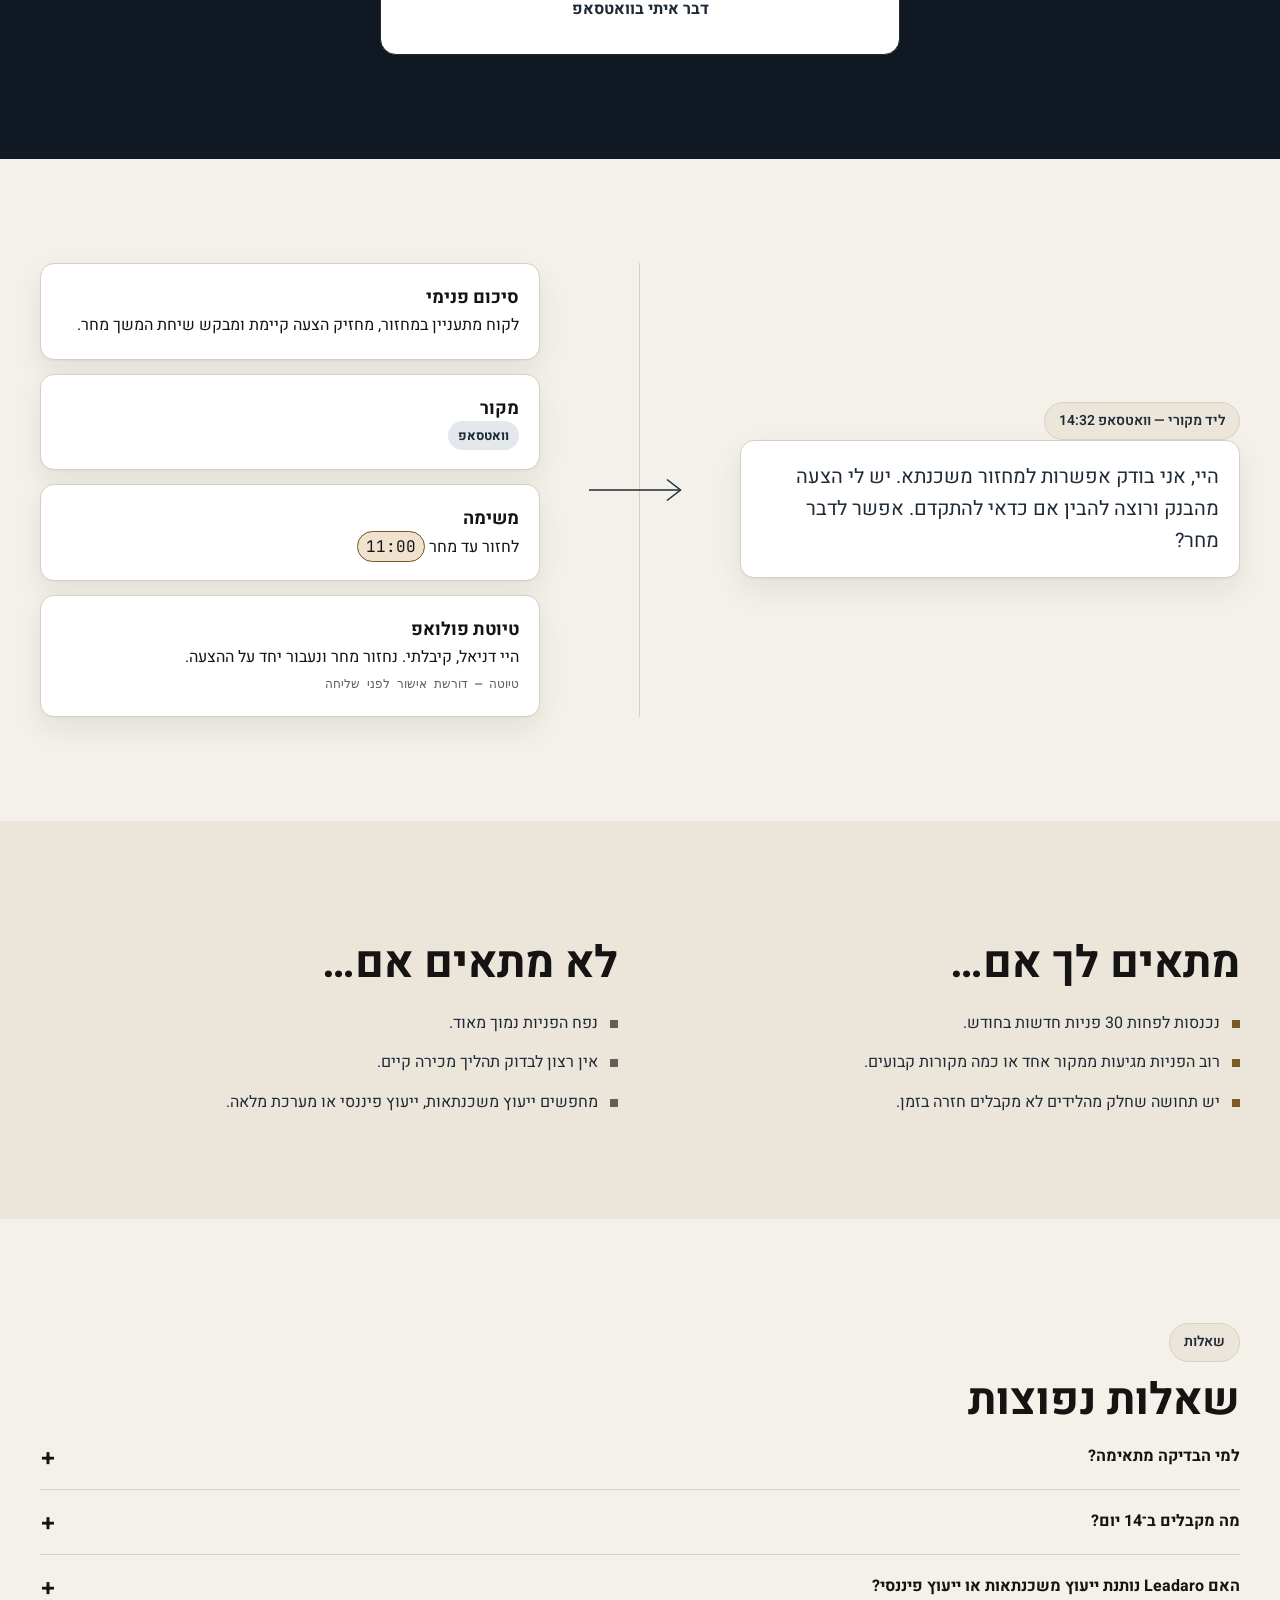
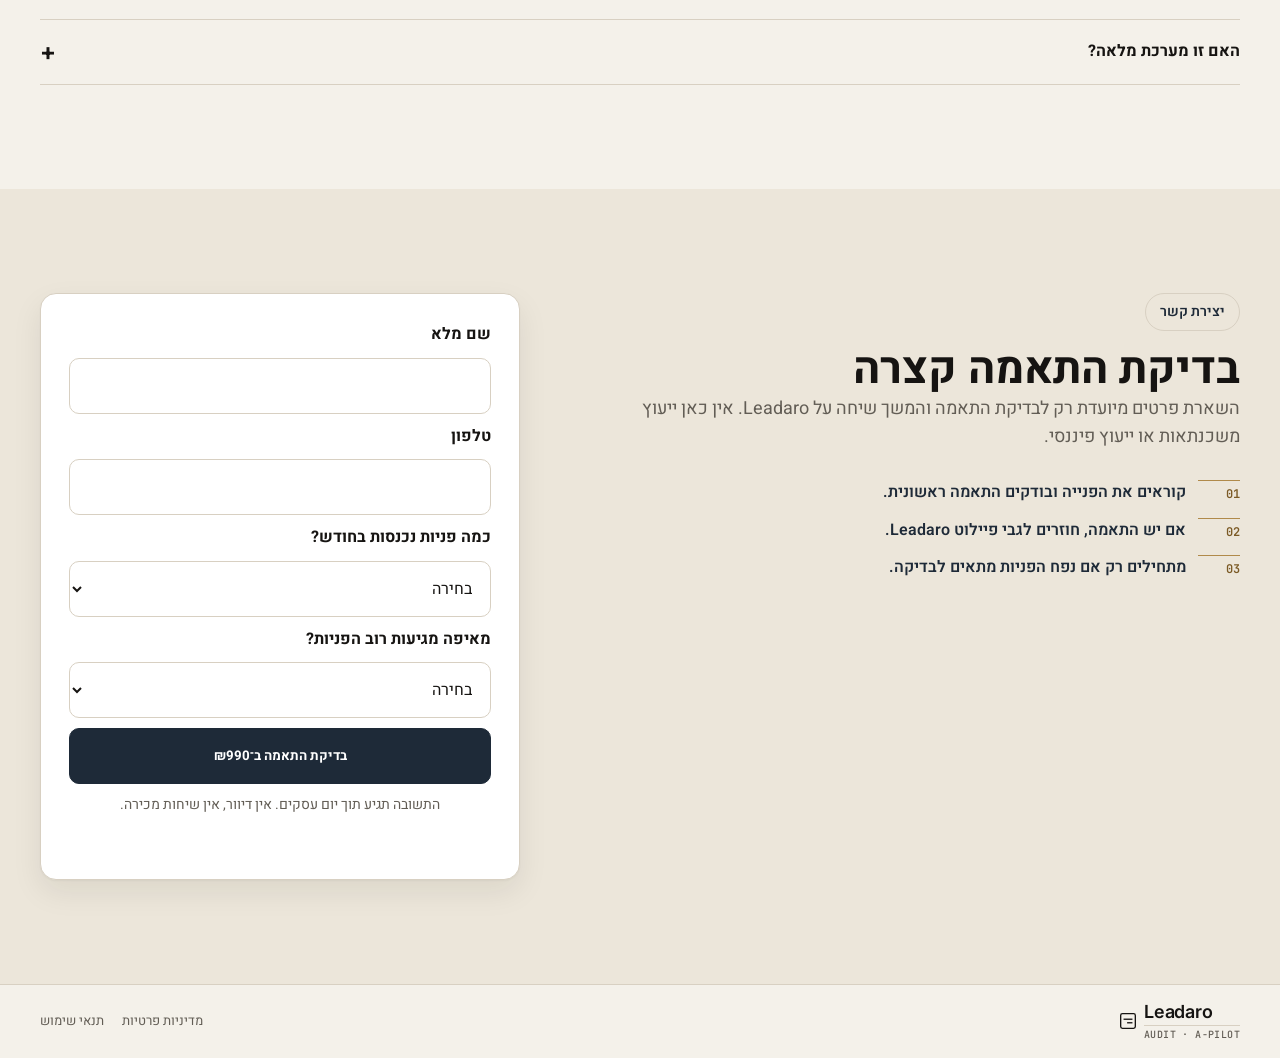
==== commit a3b7ce9d: "Improve Leadaro site cycle 01" ====
--- a/index.html
+++ b/index.html
@@ -138,6 +138,7 @@
           <p class="eyebrow">בדיקת 14 יום · יועצי משכנתאות · 30+ פניות בחודש</p>
           <h1>כמה לידים חוזרים אליך בלי פולואפ סדור?</h1>
           <p class="hero-subtitle">Leadaro בודקת איפה פניות חדשות נופלות בתהליך המכירה, ומקימה תהליך מעקב בסיסי שמסכם לידים, פותח משימות ומזכיר לחזור ללקוחות.</p>
+          <p class="hero-scope">בדיקת Leadaro — ₪990 ל־14 יום · מקור לידים אחד · דוח ברור בסוף</p>
           <div class="cta-row">
             <a class="button button-primary" href="#contact" data-primary-cta data-location="hero">בדיקת התאמה ב־₪990</a>
             <a class="button button-secondary" href="#" data-whatsapp-link data-location="hero">דבר איתי בוואטסאפ</a>
@@ -365,6 +366,11 @@
           <p class="section-kicker">יצירת קשר</p>
           <h2>בדיקת התאמה קצרה</h2>
           <p>השארת פרטים מיועדת רק לבדיקת התאמה והמשך שיחה על Leadaro. אין כאן ייעוץ משכנתאות או ייעוץ פיננסי.</p>
+          <ol class="contact-steps" aria-label="מה קורה אחרי השליחה">
+            <li><span>01</span> קוראים את הפנייה ובודקים התאמה ראשונית.</li>
+            <li><span>02</span> אם יש התאמה, חוזרים לגבי פיילוט Leadaro.</li>
+            <li><span>03</span> מתחילים רק אם נפח הפניות מתאים לבדיקה.</li>
+          </ol>
         </div>
         <form class="lead-form" data-lead-form data-success-url="/thank-you">
           <label for="lead-name">שם מלא</label>
--- a/styles.css
+++ b/styles.css
@@ -47,6 +47,7 @@
 .eyebrow,.section-kicker,.floating-chip{display:inline-flex;width:max-content;border:1px solid var(--border);border-radius:999px;background:var(--surface-soft);color:var(--primary);padding:7px 14px;font-size:14px;font-weight:600}
 h1{font-family:var(--ff-display);font-size:64px;line-height:1.02;font-weight:700;margin:22px 0 18px}
 .hero-subtitle{max-width:690px;color:var(--primary);font-size:20px;line-height:1.75}
+.hero-scope{width:max-content;max-width:100%;margin-top:18px;border-inline-start:2px solid var(--accent);background:var(--surface);color:var(--primary);font-weight:700;padding:10px 14px;box-shadow:0 1px 0 var(--border)}
 .cta-row{display:flex;gap:14px;flex-wrap:wrap;margin-top:32px}
 .button{height:56px;display:inline-flex;align-items:center;justify-content:center;border-radius:10px;border:1.5px solid var(--surface);background:var(--surface);padding:0 24px;font-family:var(--ff-sans);font-weight:700;text-decoration:none;cursor:pointer;transition:background-color 160ms ease,transform 160ms ease,box-shadow 200ms ease}
 .button:hover,.room-card:hover{transform:translateY(-2px)}
@@ -96,7 +97,7 @@
 .example-layout{position:relative;display:grid;grid-template-columns:1fr 120px 1fr;gap:40px;align-items:center}.example-layout::before{content:"";position:absolute;inset-block:0;inset-inline-start:50%;border-inline-start:1px solid var(--border)}.raw-card,.lead-panels article{border:1px solid var(--border);border-radius:14px;background:var(--surface);padding:20px;box-shadow:var(--shadow)}.raw-card{font-size:20px;color:var(--primary)}.lead-panels{display:grid;gap:14px}.lead-panels h3{font-size:18px}.due-badge{font-family:var(--ff-mono);background:var(--accent-soft);color:var(--ink);border:1px solid var(--accent-dark);border-radius:999px;padding:4px 8px}.example-arrow{position:relative;z-index:2;width:100%;stroke:var(--primary);stroke-width:2;fill:none}
 .fit{background:var(--surface-soft)}.fit-grid{display:grid;grid-template-columns:1fr 1fr;gap:44px}.fit-list{display:grid;gap:14px;margin:22px 0 0;padding:0;list-style:none;color:var(--primary)}.fit-list li{display:grid;grid-template-columns:8px 1fr;gap:12px;align-items:start}.fit-list li::before{content:"";width:8px;height:8px;margin-top:9px;background:var(--accent-dark)}.fit-list.quiet li::before{background:var(--muted)}
 .faq details{border-bottom:1px solid var(--border)}.faq summary{height:64px;display:flex;align-items:center;justify-content:space-between;cursor:pointer;font-weight:700;list-style:none}.faq summary::-webkit-details-marker{display:none}.faq summary::after{content:"+";font-family:var(--ff-latin);font-size:24px;transition:transform 200ms ease}.faq details[open] summary::after{transform:rotate(45deg)}.faq details p{max-width:680px;color:var(--primary);font-size:16px;padding-bottom:22px}
-.contact{background:var(--surface-soft)}.contact-grid{display:grid;grid-template-columns:1fr 480px;gap:80px}.lead-form{border:1px solid var(--border);border-radius:16px;background:var(--surface);box-shadow:var(--shadow);padding:28px;display:grid;gap:10px}.lead-form label{font-weight:700}.lead-form input,.lead-form select{height:56px;border:1px solid var(--border);border-radius:10px;background:var(--surface);color:var(--ink);font:inherit;padding:0 14px;transition:border-color 120ms ease}.lead-form input:focus,.lead-form select:focus{border:1.5px solid var(--primary);outline:2px solid var(--accent);outline-offset:2px}.honeypot{position:absolute;width:1px;height:1px;overflow:hidden;clip:rect(0 0 0 0);white-space:nowrap}.form-helper{color:var(--muted);font-size:14px;text-align:center}.form-status{min-height:24px;color:var(--risk);font-weight:700}
+.contact{background:var(--surface-soft)}.contact-grid{display:grid;grid-template-columns:1fr 480px;gap:80px}.contact-steps{display:grid;gap:12px;margin:28px 0 0;padding:0;list-style:none;max-width:620px}.contact-steps li{display:grid;grid-template-columns:42px 1fr;gap:12px;align-items:start;color:var(--primary);font-weight:600}.contact-steps span{font-family:var(--ff-mono);font-size:12px;color:var(--accent-dark);border-top:1px solid var(--accent);padding-top:4px}.lead-form{border:1px solid var(--border);border-radius:16px;background:var(--surface);box-shadow:var(--shadow);padding:28px;display:grid;gap:10px}.lead-form label{font-weight:700}.lead-form input,.lead-form select{height:56px;border:1px solid var(--border);border-radius:10px;background:var(--surface);color:var(--ink);font:inherit;padding:0 14px;transition:border-color 120ms ease}.lead-form input:focus,.lead-form select:focus{border:1.5px solid var(--primary);outline:2px solid var(--accent);outline-offset:2px}.honeypot{position:absolute;width:1px;height:1px;overflow:hidden;clip:rect(0 0 0 0);white-space:nowrap}.form-helper{color:var(--muted);font-size:14px;text-align:center}.form-status{min-height:24px;color:var(--risk);font-weight:700}
 .thank-you-page{min-height:calc(100vh - 160px);display:flex;align-items:center}.thank-you-grid{display:grid;grid-template-columns:minmax(0,1fr) 420px;gap:80px;align-items:center}.thank-you-copy h1{font-family:var(--ff-display);font-size:64px;line-height:1.04;margin:22px 0 18px}.thank-you-note{max-width:620px;margin-top:18px;color:var(--muted);font-size:18px}.thank-you-summary{border:1px solid var(--border);border-radius:16px;background:var(--surface);box-shadow:var(--shadow);padding:28px}.thank-you-summary ol{display:grid;gap:16px;margin:24px 0 0;padding:0;list-style:none;color:var(--primary)}.thank-you-summary li{display:grid;grid-template-columns:44px 1fr;gap:12px;align-items:start}.thank-you-summary li span{font-family:var(--ff-latin);font-weight:700;color:var(--accent-dark)}
 .site-footer{border-top:1px solid var(--border);padding:18px 0;color:var(--muted);font-size:13px}.footer-row{display:flex;align-items:center;justify-content:space-between;gap:16px}.footer-row nav{display:flex;gap:18px}.footer-row .logo{color:var(--ink-900)}
 .cookie-banner{position:fixed;right:20px;bottom:20px;z-index:90;max-width:360px;border-radius:12px;background:var(--primary-dark);color:var(--surface);box-shadow:var(--shadow);padding:20px;animation:slideIn 240ms ease}.cookie-close{position:absolute;left:10px;top:8px;border:0;background:var(--primary-dark);color:var(--surface);font-size:24px;cursor:pointer}.cookie-actions{display:flex;align-items:center;gap:14px}.cookie-actions .button{height:42px}.cookie-actions a{color:var(--surface);font-weight:600}.sticky-wa{position:fixed;right:16px;bottom:16px;z-index:70;width:56px;height:56px;border-radius:999px;background:var(--primary);color:var(--surface);font-family:var(--ff-mono);display:none;place-items:center;text-decoration:none;box-shadow:var(--shadow)}
@@ -104,7 +105,7 @@
 @media (prefers-reduced-motion:no-preference){.section{animation:enter linear both;animation-timeline:view();animation-range:entry 0% cover 18%}@keyframes enter{from{transform:translateY(14px)}to{transform:translateY(0)}}}
 @media (max-width:900px){
   .container{width:min(100% - 40px,var(--container))}.nav,.site-header.is-sticky .nav,.site-header[data-stuck="true"] .nav{height:68px}.site-header .logo__rule,.site-header .logo__tag{display:none}.site-header .logo__wordmark{font-size:18px}.menu-toggle{display:block}.header-cta{display:none}.nav-links{position:fixed;inset:68px 0 auto 0;display:none;background:var(--bg);border-bottom:1px solid var(--border);padding:22px var(--gutter);flex-direction:column;align-items:flex-start}.nav-links.is-open{display:flex}
-  .hero{padding:42px 0 72px}.hero-grid{display:flex;flex-direction:column;gap:30px}.hero-copy{display:contents}.eyebrow{order:1}h1{order:0;font-size:40px}.hero-subtitle{order:2;font-size:18px}.control-room{order:3;min-height:0;display:grid;grid-auto-flow:column;grid-auto-columns:calc(100vw - 64px);gap:20px;width:100%;overflow-x:auto;scroll-snap-type:x mandatory;padding:4px 0 18px}.room-card{position:relative;inset:auto!important;width:auto;transform:none!important;scroll-snap-align:start}.cta-row{order:4;display:grid;width:100%}.trust-strip{order:5;width:100%;overflow-x:auto}.roi-line{order:6}
+  .hero{padding:42px 0 72px}.hero-grid{display:flex;flex-direction:column;gap:30px}.hero-copy{display:contents}.eyebrow{order:1}h1{order:0;font-size:40px}.hero-subtitle{order:2;font-size:18px}.hero-scope{order:3;width:100%;font-size:15px}.cta-row{order:4;display:grid;width:100%;margin-top:0}.trust-strip{order:5;width:100%;overflow-x:auto}.roi-line{order:6}.control-room{order:7;min-height:0;display:grid;grid-auto-flow:column;grid-auto-columns:calc(100vw - 64px);gap:20px;width:100%;overflow-x:auto;scroll-snap-type:x mandatory;padding:4px 0 18px}.room-card{position:relative;inset:auto!important;width:auto;transform:none!important;scroll-snap-align:start}
   .problem-grid,.whatsapp-grid,.contact-grid,.fit-grid{grid-template-columns:1fr;gap:36px}.funnel-map svg{max-height:440px}.how-timeline{grid-template-columns:1fr;gap:0;margin-inline-start:0;padding-inline-start:0;padding-inline-end:38px}.how-timeline::before{inset-inline:auto 16px;inset-block:0;border-top:0;border-inline-start:1px solid var(--border)}.how-timeline article{padding:0 0 34px}.how-timeline span{inset-inline-end:-38px;inset-block-start:0;width:34px;height:34px;font-size:12px}.pricing-card{max-width:calc(100vw - 40px)}.example-layout{grid-template-columns:1fr;gap:24px}.example-layout::before{display:none}.example-arrow{width:120px;margin:auto;transform:rotate(90deg)}.sticky-wa.is-visible{display:grid}
   .thank-you-page{min-height:auto}.thank-you-grid{grid-template-columns:1fr;gap:36px}.thank-you-copy h1{font-size:44px}.thank-you-summary{padding:22px}
 }
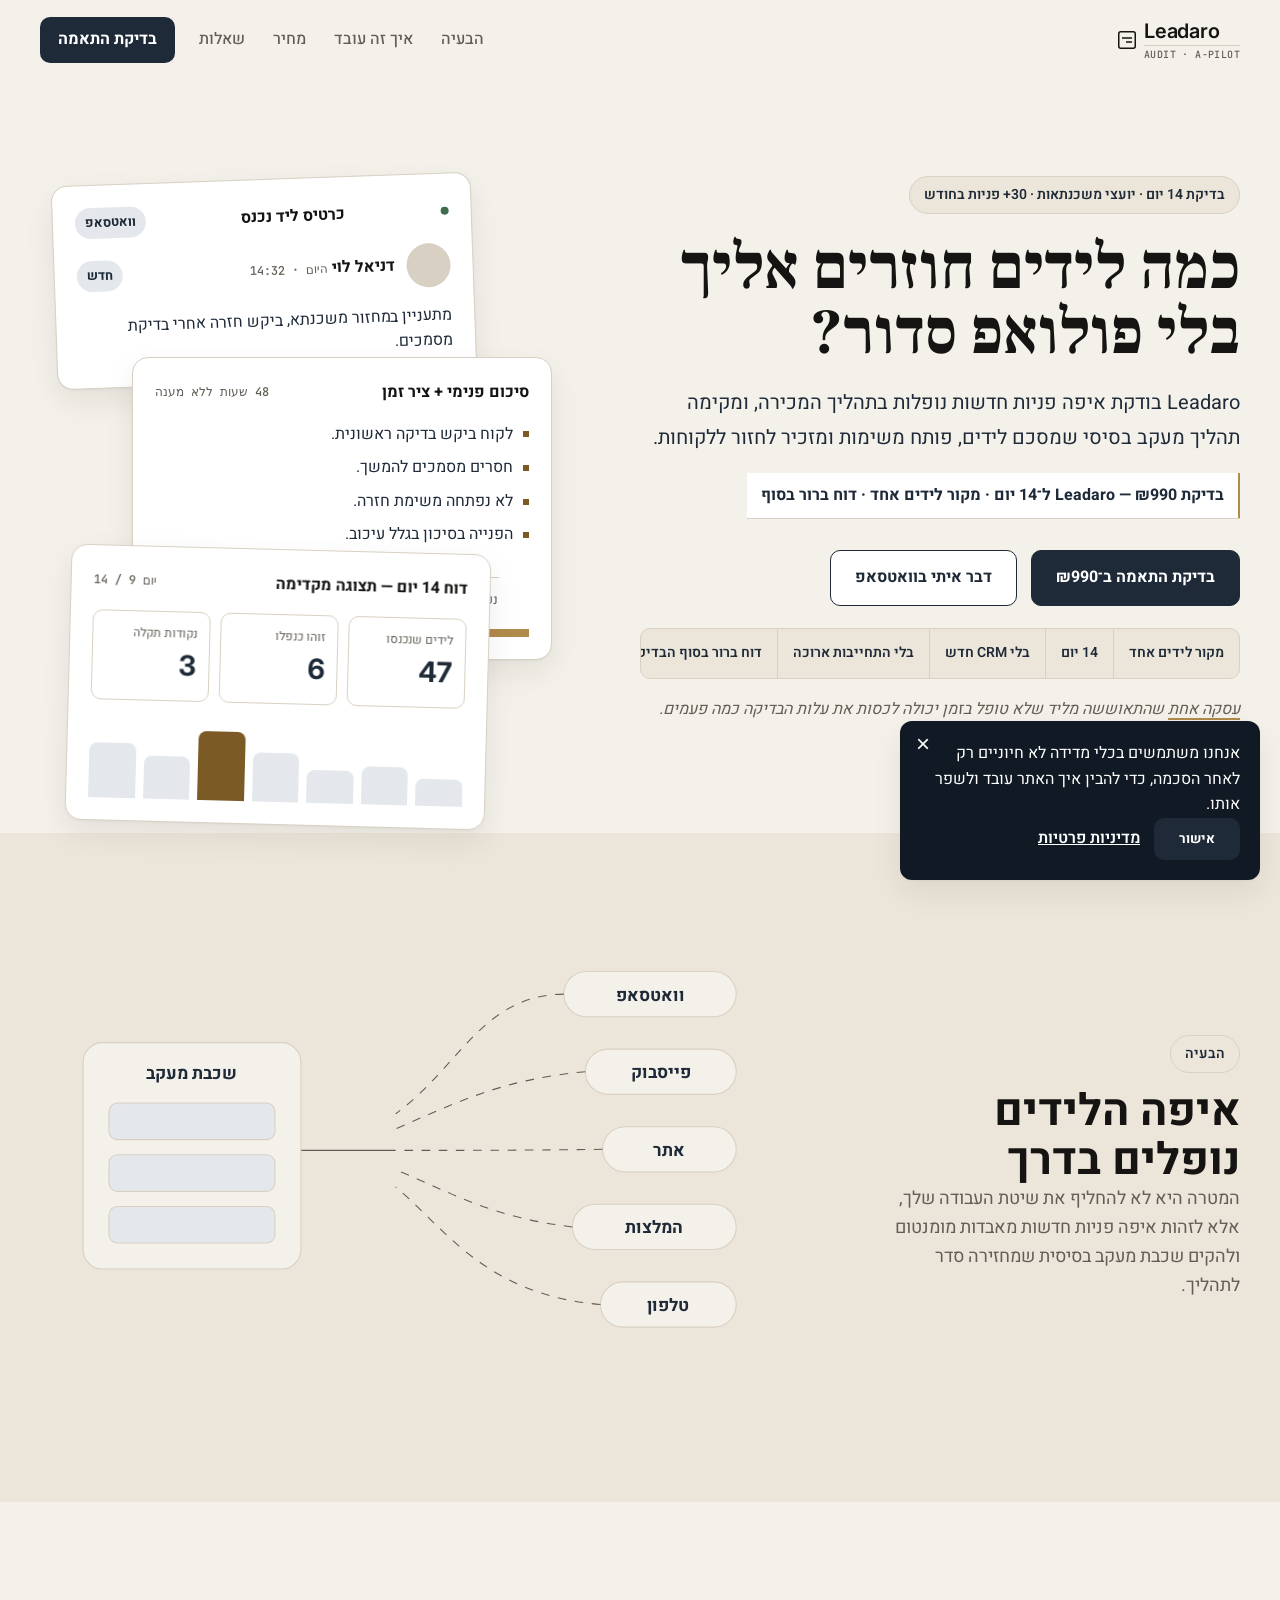
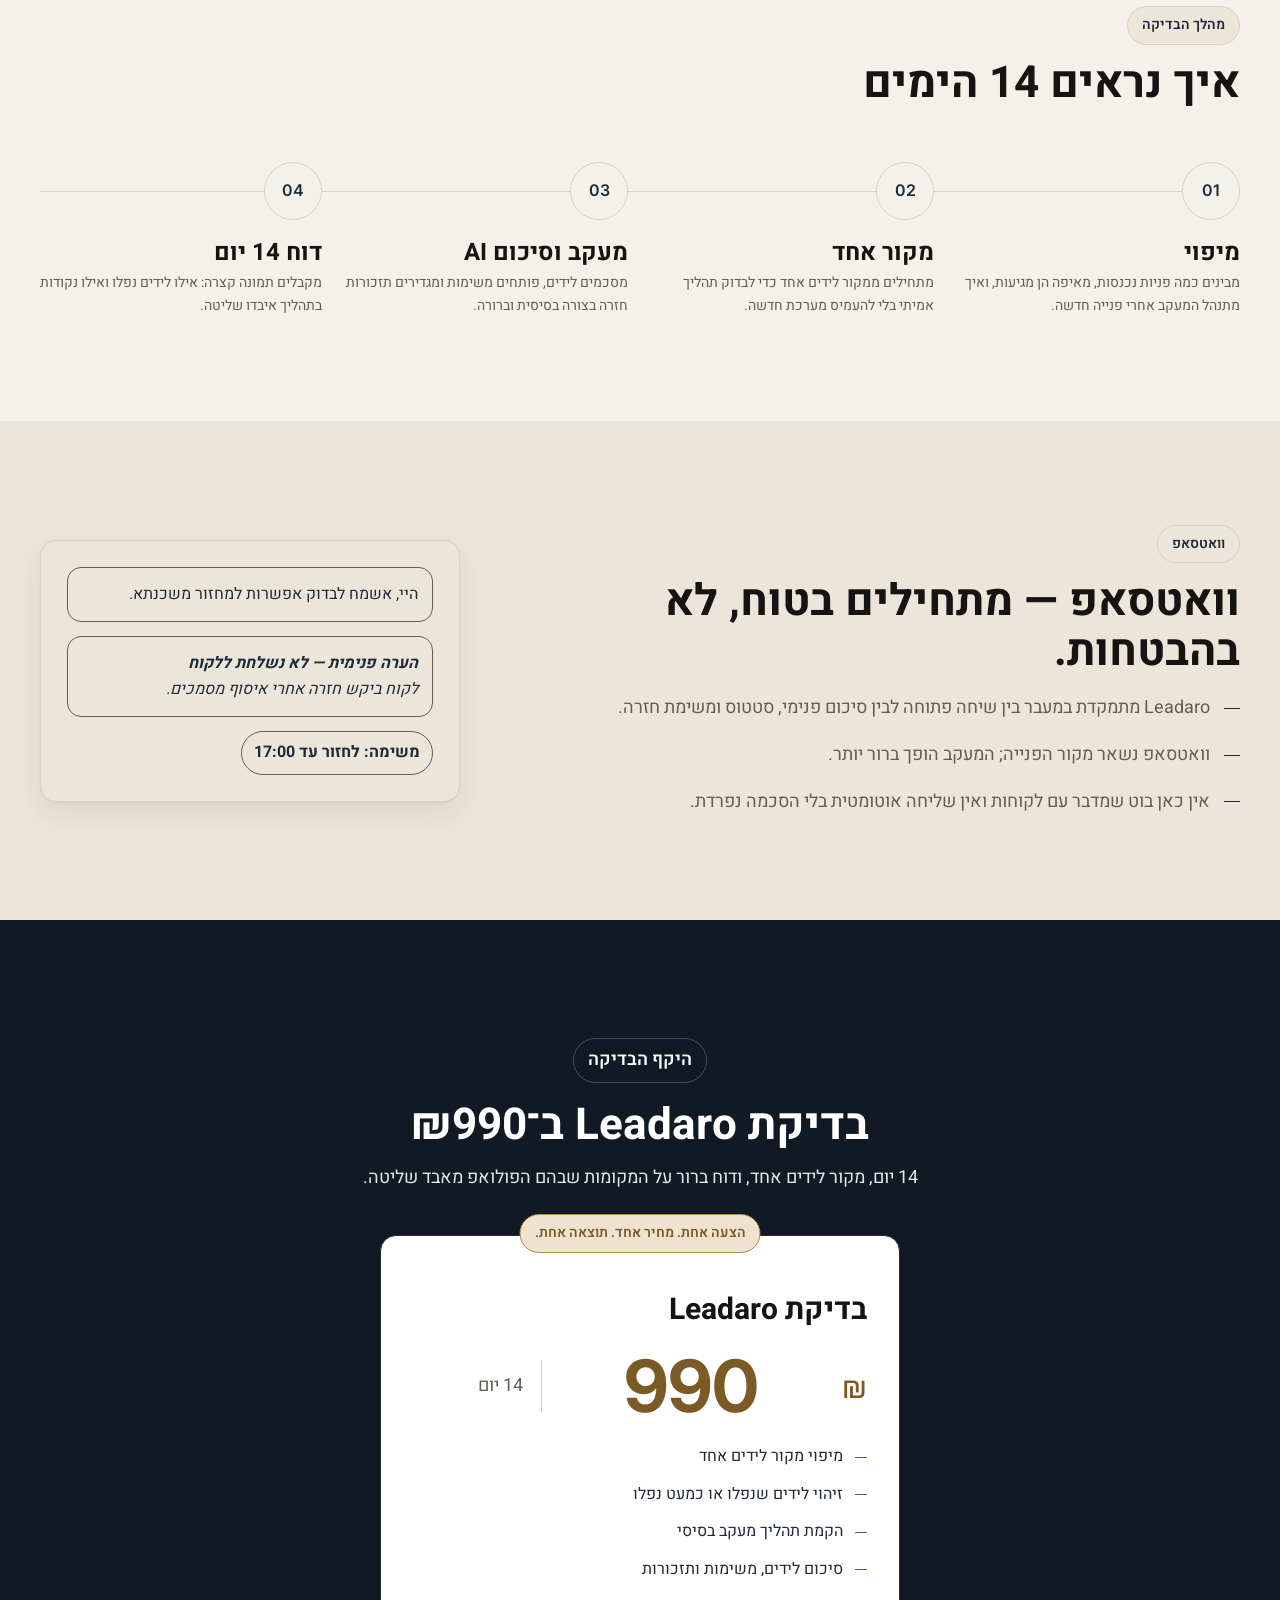
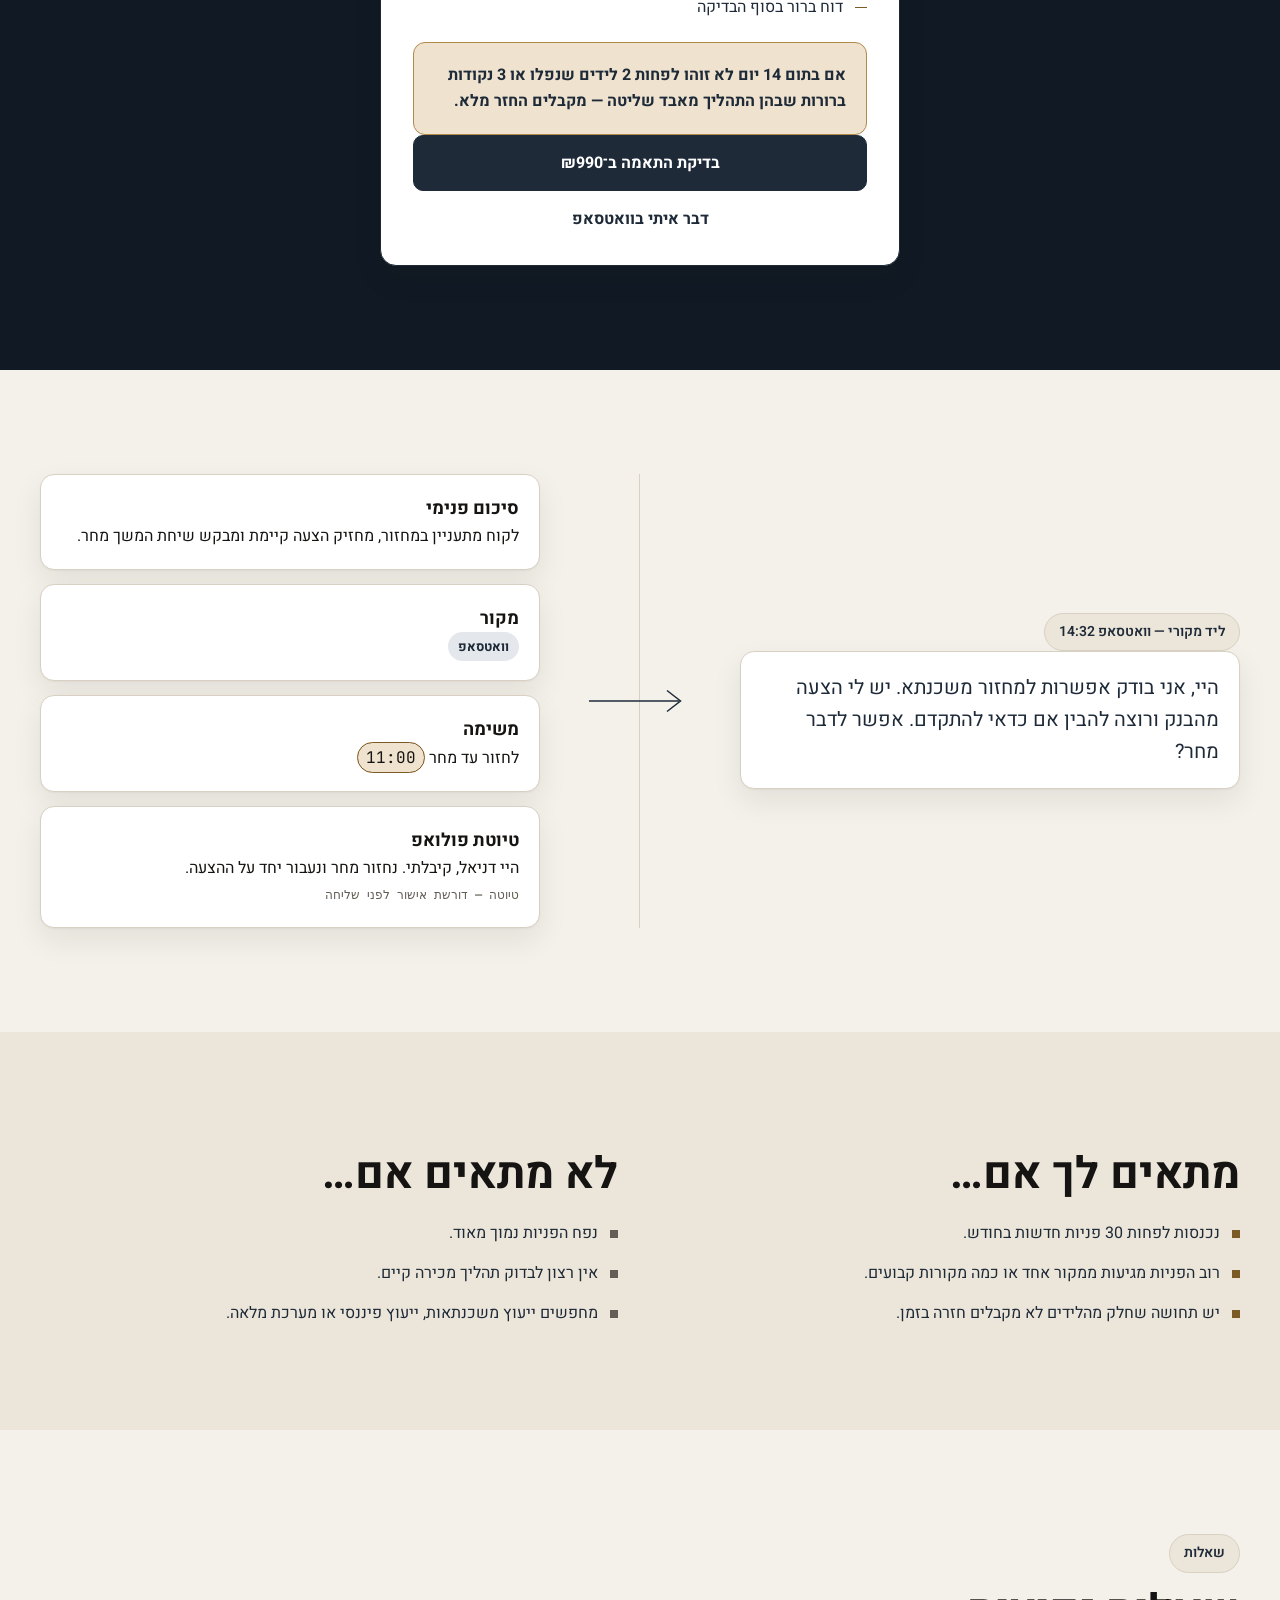
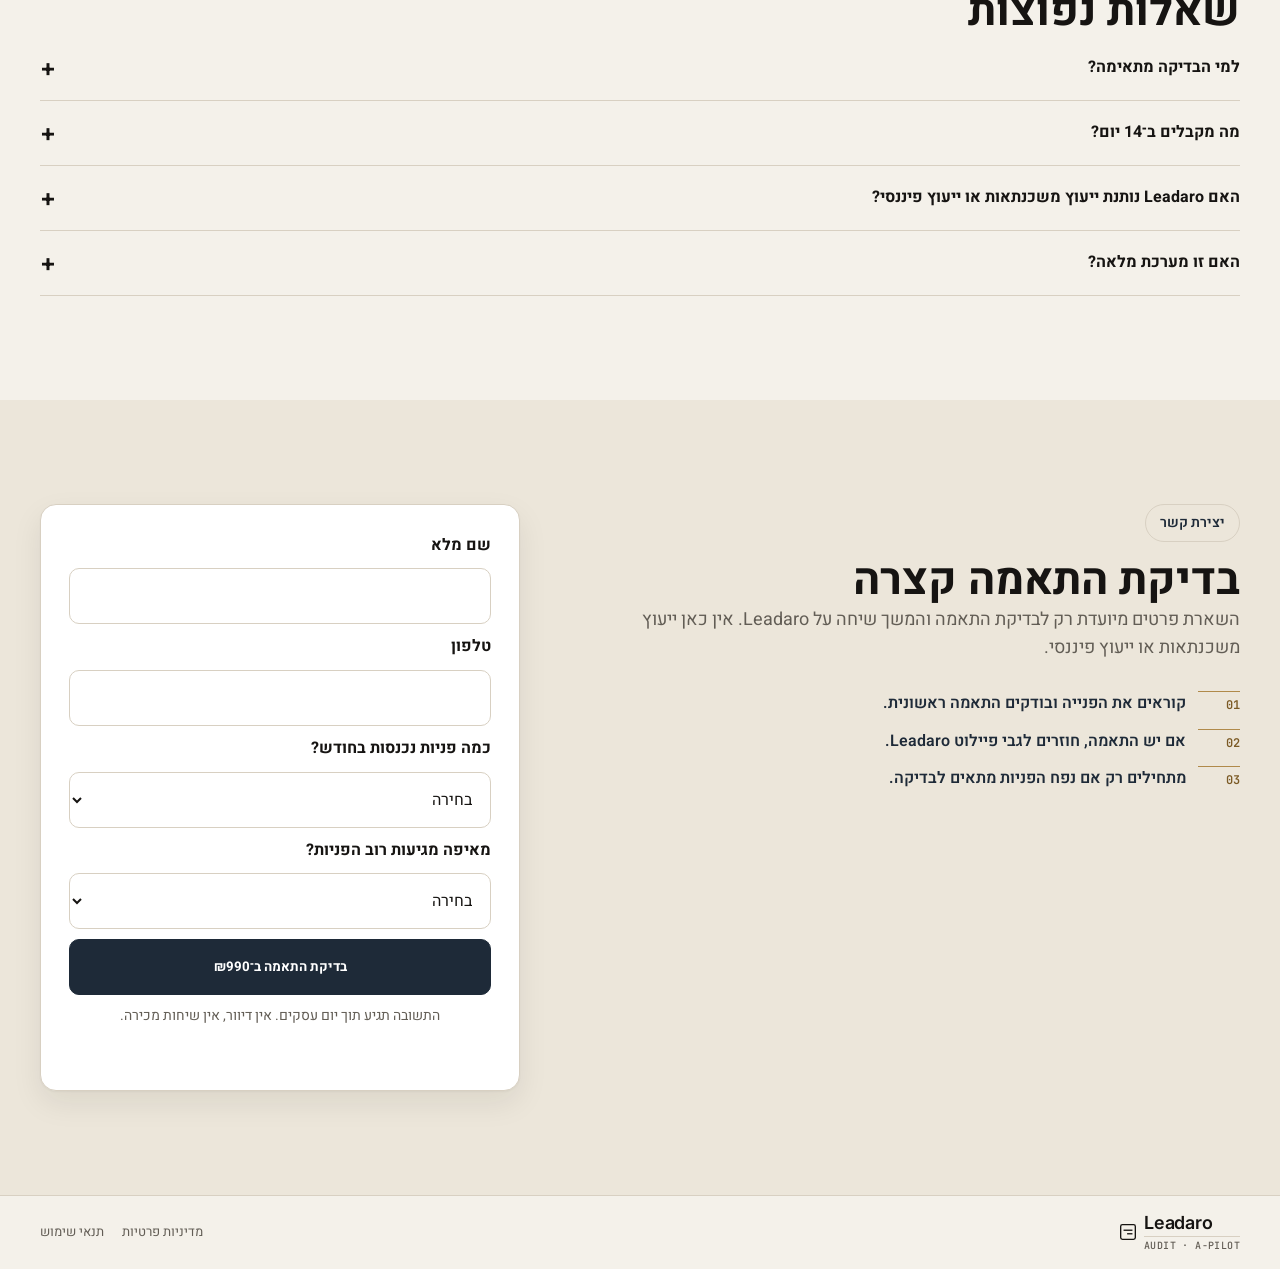
==== commit 46833798: "Improve Leadaro site cycle 02" ====
--- a/index.html
+++ b/index.html
@@ -276,6 +276,11 @@
 
     <section class="section pricing" id="pricing" data-pricing>
       <div class="container">
+        <div class="pricing-intro">
+          <p class="section-kicker">היקף הבדיקה</p>
+          <h2>בדיקת Leadaro ב־₪990</h2>
+          <p>14 יום, מקור לידים אחד, ודוח ברור על המקומות שבהם הפולואפ מאבד שליטה.</p>
+        </div>
         <article class="pricing-card">
           <p class="floating-chip">הצעה אחת. מחיר אחד. תוצאה אחת.</p>
           <h3>בדיקת Leadaro</h3>
--- a/styles.css
+++ b/styles.css
@@ -93,7 +93,7 @@
 .problem{background:var(--surface-soft)}.problem-grid{display:grid;grid-template-columns:360px 1fr;gap:64px;align-items:center}.funnel-map svg{width:100%;height:auto}.channel-chips rect,.tracking-box rect{fill:var(--bg);stroke:var(--border);stroke-width:1}.channel-chips text,.box-title{text-anchor:middle;fill:var(--primary);font-family:var(--ff-sans);font-weight:700}.flow-lines path{fill:none;stroke:var(--muted);stroke-width:1;stroke-dasharray:8 8}.flow-lines .solid{stroke-dasharray:none}.lead-row-svg{fill:var(--primary-soft)!important}
 .how-timeline{position:relative;display:grid;grid-template-columns:repeat(4,1fr);gap:24px;margin-top:54px}.how-timeline::before{content:"";position:absolute;inset-inline:0;inset-block-start:29px;border-top:1px solid var(--border)}.how-timeline article{position:relative;padding-top:72px}.how-timeline span{position:absolute;inset-block-start:0;display:grid;place-items:center;width:58px;height:58px;border-radius:999px;border:1px solid var(--border);background:var(--bg);font-family:var(--ff-latin);font-weight:600;color:var(--primary)}.how-timeline h3{font-size:24px}.how-timeline p{font-size:14px;color:var(--muted)}
 .whatsapp{background:var(--surface-soft)}.whatsapp-grid{display:grid;grid-template-columns:1fr 420px;gap:72px;align-items:center}.whatsapp .section-copy p:not(.section-kicker){display:grid;grid-template-columns:16px 1fr;gap:14px;align-items:center;margin-top:18px}.whatsapp .section-copy p span{height:1px;background:var(--primary)}.wa-card{border-radius:16px;background:var(--surface-soft);border:1px solid var(--border);padding:26px;box-shadow:var(--shadow);display:grid;gap:14px}.wa-bubble{border:1px solid var(--muted);border-radius:14px;padding:14px;color:var(--primary)}.internal{font-style:italic}.task-chip{width:max-content;border:1px solid var(--muted);border-radius:999px;padding:8px 12px;color:var(--primary);font-weight:700}
-.pricing{background:var(--primary-dark)}.pricing-card{position:relative;max-width:520px;margin:auto;border:1px solid var(--primary);border-radius:16px;background:var(--surface);padding:32px;box-shadow:var(--shadow)}.floating-chip{position:absolute;inset-block-start:-22px;inset-inline-start:50%;transform:translateX(50%);background:var(--accent-soft);color:var(--accent-dark);border-color:var(--accent)}.pricing-card h3{font-size:30px;margin-top:18px}.price-block{display:grid;grid-template-columns:auto auto 1px auto;gap:18px;align-items:center;margin:16px 0 22px}.currency{font-family:var(--ff-latin);font-size:32px;color:var(--accent-dark)}.price-block strong{font-family:var(--ff-latin);font-size:72px;line-height:1;color:var(--accent-dark)}.price-divider{height:52px;background:var(--border)}.price-block span:last-child{font-size:18px;color:var(--muted)}.includes{display:grid;gap:12px;margin:0 0 22px;padding:0;list-style:none}.includes li{display:grid;grid-template-columns:12px 1fr;gap:12px;align-items:center;color:var(--primary)}.includes li::before{content:"";height:1px;background:var(--accent-dark)}.guarantee{border:1px solid var(--accent);border-radius:12px;background:var(--accent-soft);padding:20px;color:var(--primary);font-weight:700}.sub-link{display:block;margin-top:16px;text-align:center;color:var(--primary);font-weight:700}
+.pricing{background:var(--primary-dark)}.pricing-intro{max-width:680px;margin:0 auto 42px;text-align:center;color:var(--surface)}.pricing-intro .section-kicker{margin-inline:auto;background:transparent;color:var(--surface);border-color:rgba(255,255,255,.22)}.pricing-intro h2{color:var(--surface);margin-top:18px}.pricing-intro p{margin-top:14px;color:var(--primary-soft);font-size:18px}.pricing-card{position:relative;max-width:520px;margin:auto;border:1px solid var(--primary);border-radius:16px;background:var(--surface);padding:32px;box-shadow:var(--shadow)}.floating-chip{position:absolute;inset-block-start:-22px;inset-inline-start:50%;transform:translateX(50%);background:var(--accent-soft);color:var(--accent-dark);border-color:var(--accent)}.pricing-card h3{font-size:30px;margin-top:18px}.price-block{display:grid;grid-template-columns:auto auto 1px auto;gap:18px;align-items:center;margin:16px 0 22px}.currency{font-family:var(--ff-latin);font-size:32px;color:var(--accent-dark)}.price-block strong{font-family:var(--ff-latin);font-size:72px;line-height:1;color:var(--accent-dark)}.price-divider{height:52px;background:var(--border)}.price-block span:last-child{font-size:18px;color:var(--muted)}.includes{display:grid;gap:12px;margin:0 0 22px;padding:0;list-style:none}.includes li{display:grid;grid-template-columns:12px 1fr;gap:12px;align-items:center;color:var(--primary)}.includes li::before{content:"";height:1px;background:var(--accent-dark)}.guarantee{border:1px solid var(--accent);border-radius:12px;background:var(--accent-soft);padding:20px;color:var(--primary);font-weight:700}.sub-link{display:block;margin-top:16px;text-align:center;color:var(--primary);font-weight:700}
 .example-layout{position:relative;display:grid;grid-template-columns:1fr 120px 1fr;gap:40px;align-items:center}.example-layout::before{content:"";position:absolute;inset-block:0;inset-inline-start:50%;border-inline-start:1px solid var(--border)}.raw-card,.lead-panels article{border:1px solid var(--border);border-radius:14px;background:var(--surface);padding:20px;box-shadow:var(--shadow)}.raw-card{font-size:20px;color:var(--primary)}.lead-panels{display:grid;gap:14px}.lead-panels h3{font-size:18px}.due-badge{font-family:var(--ff-mono);background:var(--accent-soft);color:var(--ink);border:1px solid var(--accent-dark);border-radius:999px;padding:4px 8px}.example-arrow{position:relative;z-index:2;width:100%;stroke:var(--primary);stroke-width:2;fill:none}
 .fit{background:var(--surface-soft)}.fit-grid{display:grid;grid-template-columns:1fr 1fr;gap:44px}.fit-list{display:grid;gap:14px;margin:22px 0 0;padding:0;list-style:none;color:var(--primary)}.fit-list li{display:grid;grid-template-columns:8px 1fr;gap:12px;align-items:start}.fit-list li::before{content:"";width:8px;height:8px;margin-top:9px;background:var(--accent-dark)}.fit-list.quiet li::before{background:var(--muted)}
 .faq details{border-bottom:1px solid var(--border)}.faq summary{height:64px;display:flex;align-items:center;justify-content:space-between;cursor:pointer;font-weight:700;list-style:none}.faq summary::-webkit-details-marker{display:none}.faq summary::after{content:"+";font-family:var(--ff-latin);font-size:24px;transition:transform 200ms ease}.faq details[open] summary::after{transform:rotate(45deg)}.faq details p{max-width:680px;color:var(--primary);font-size:16px;padding-bottom:22px}
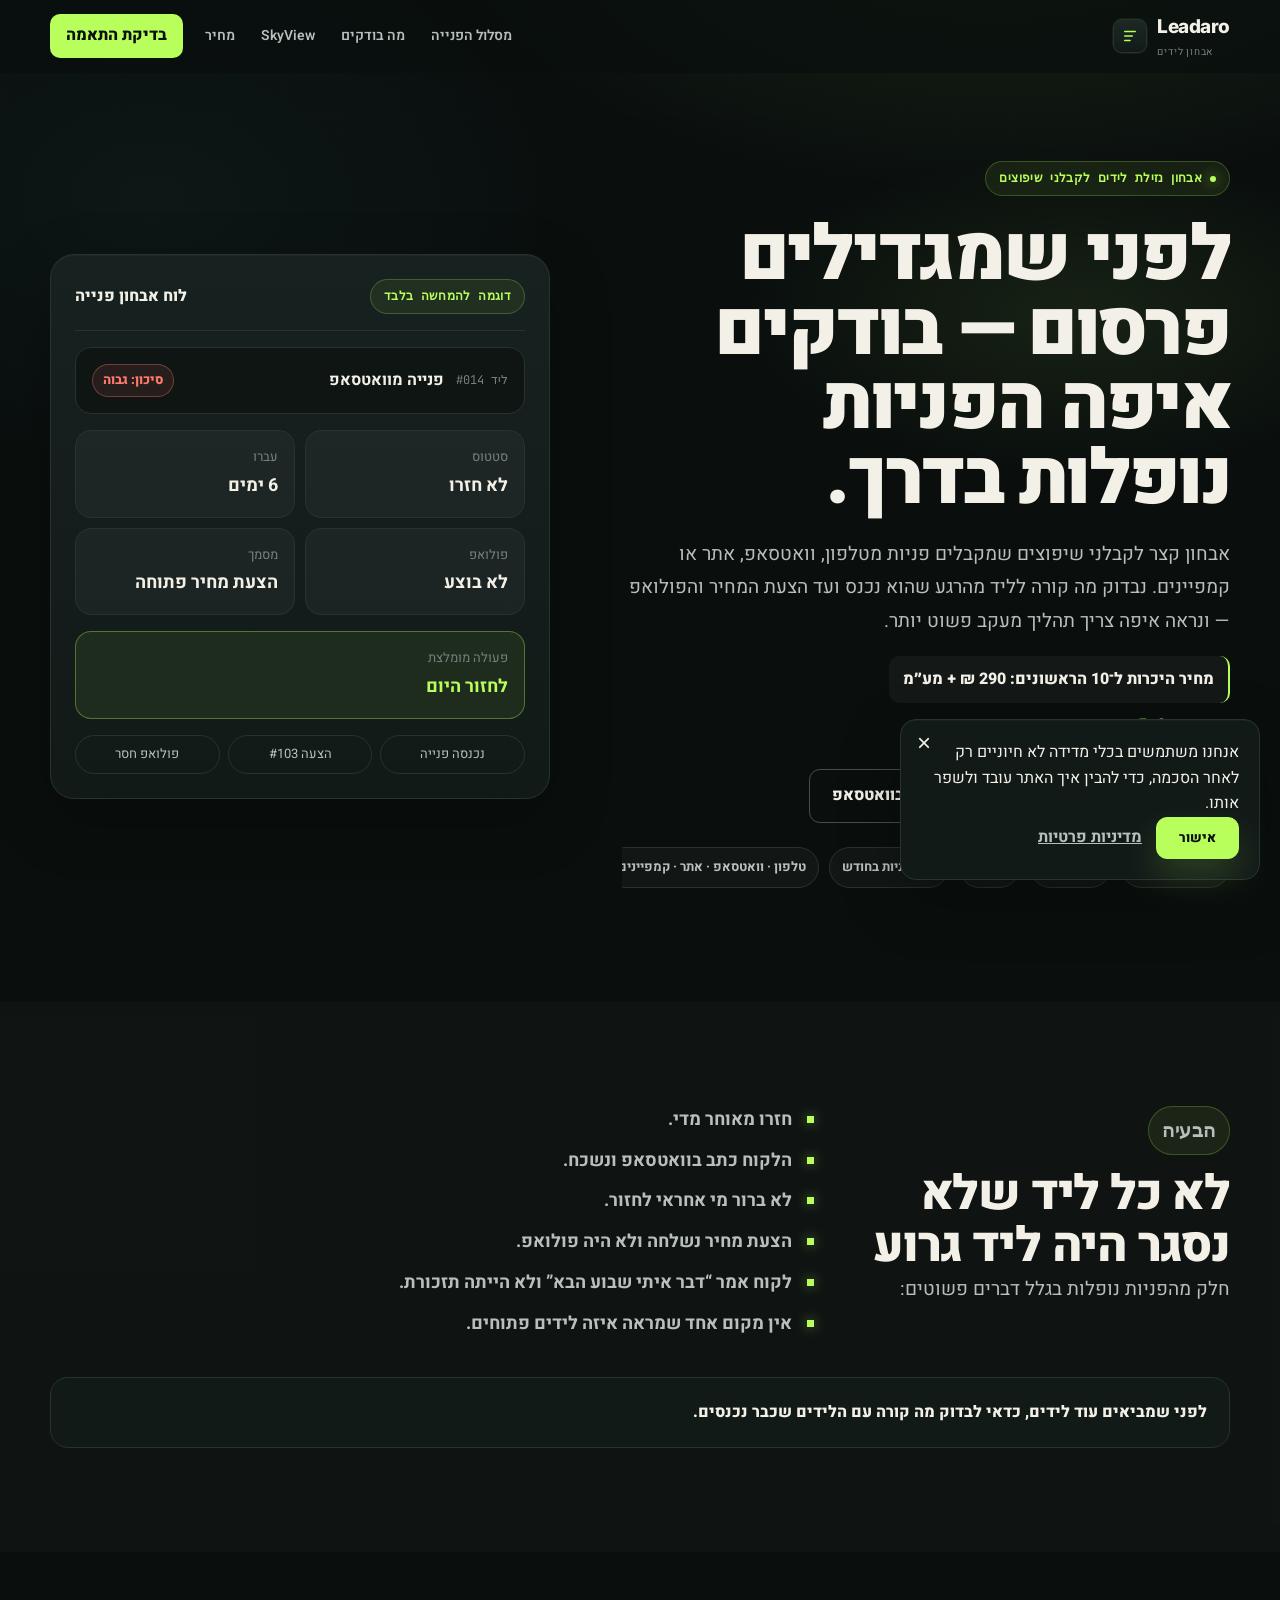
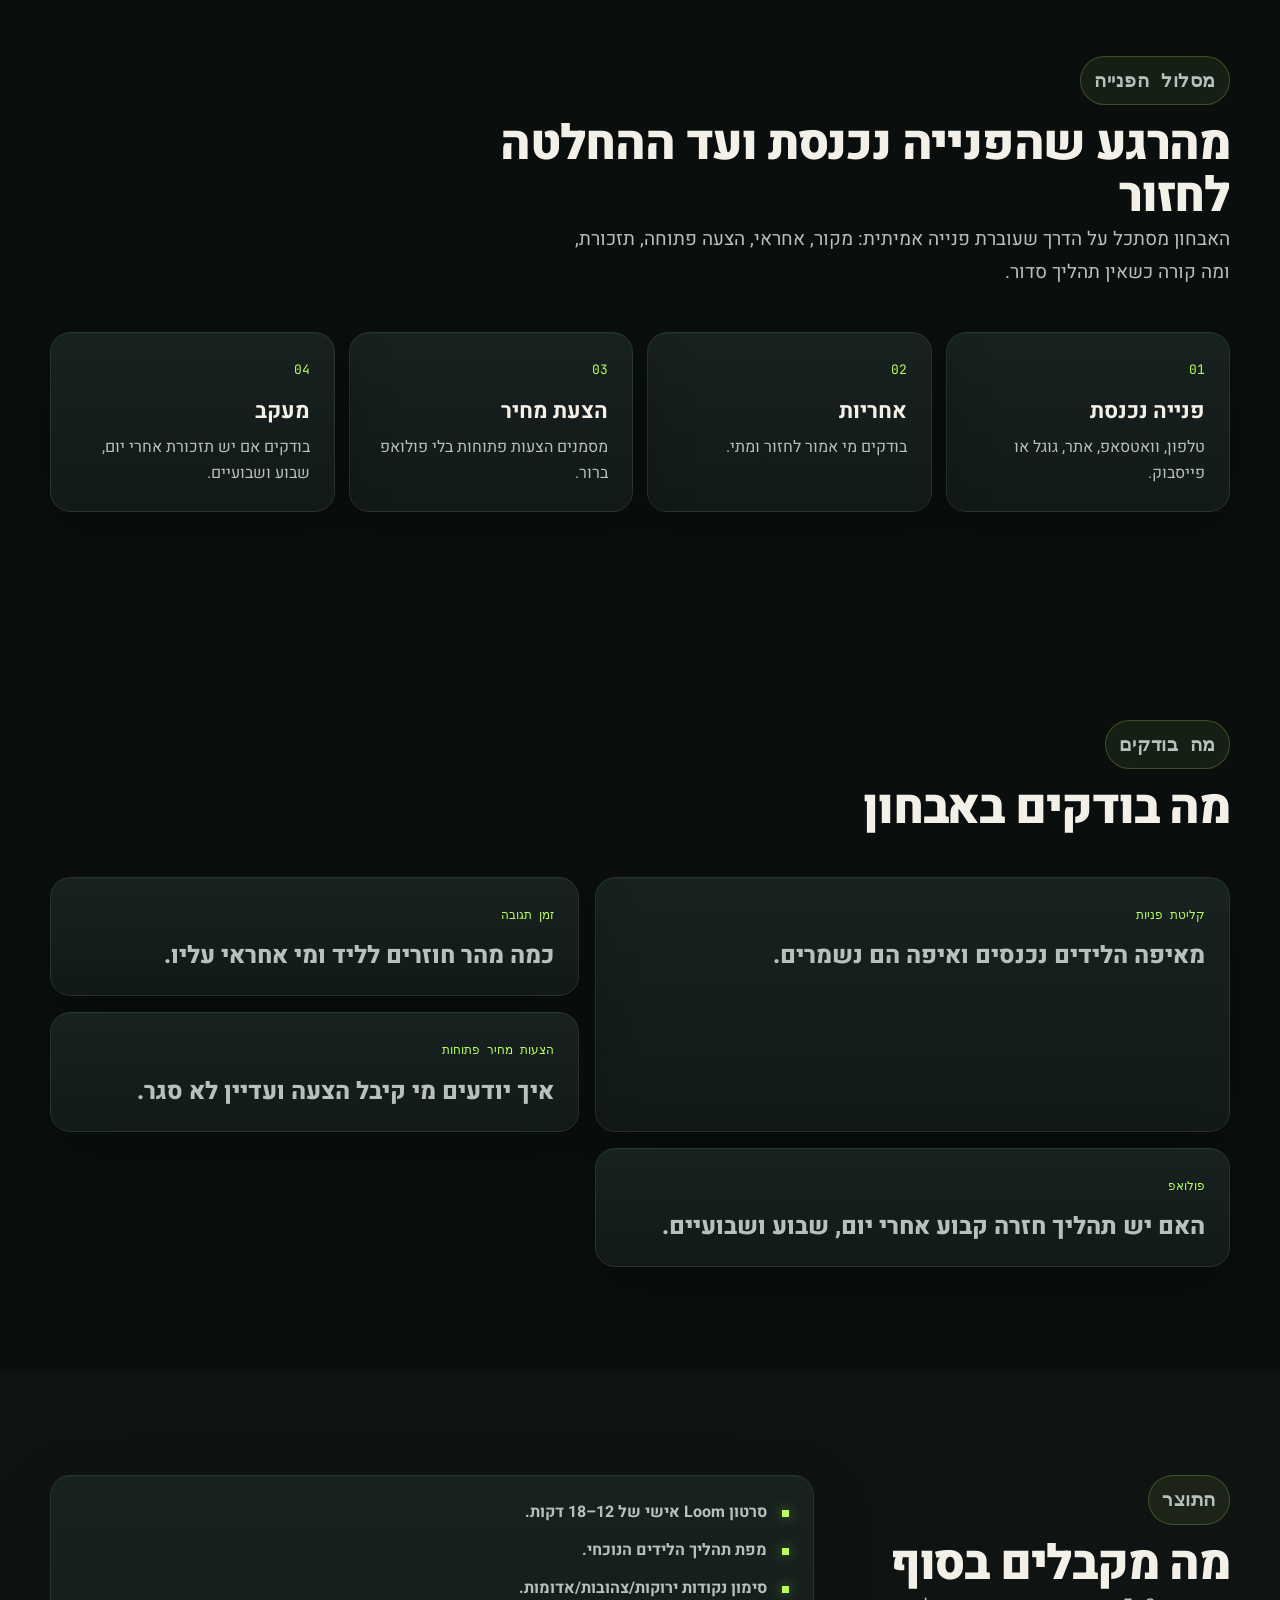
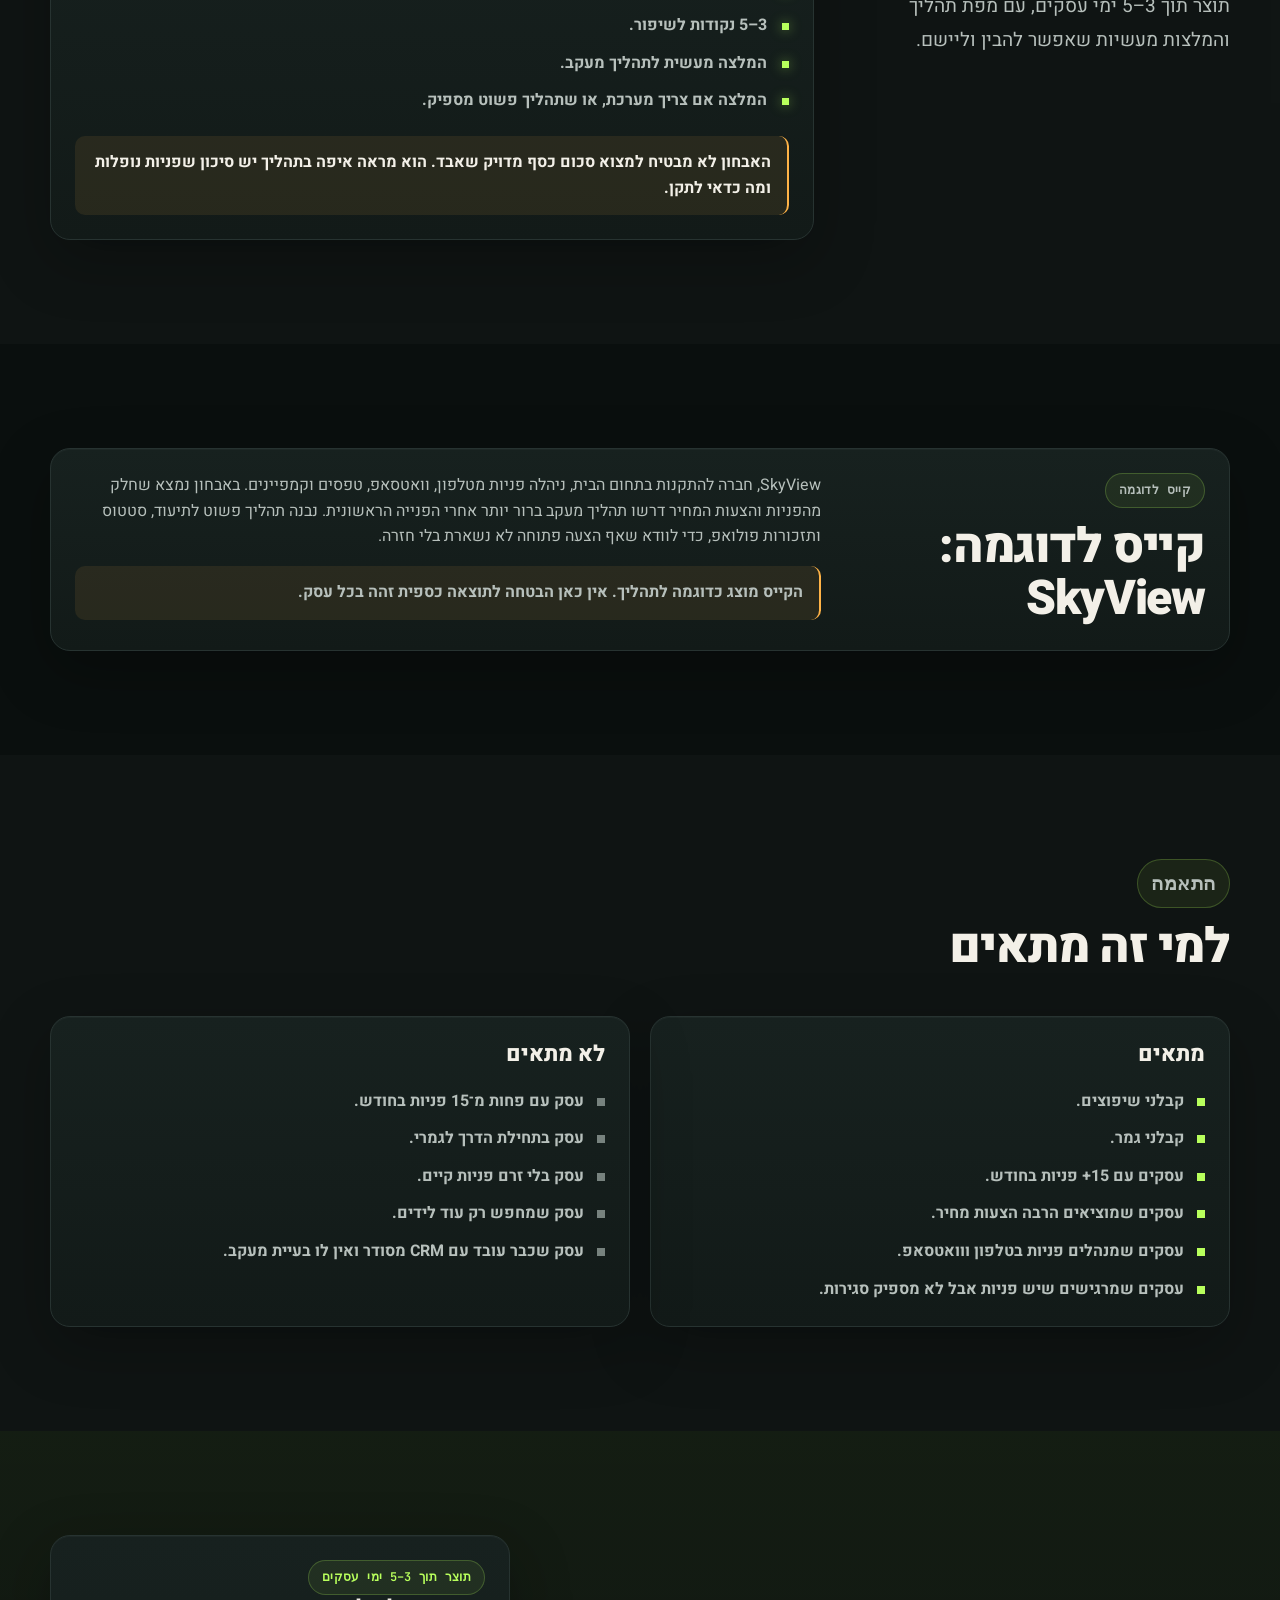
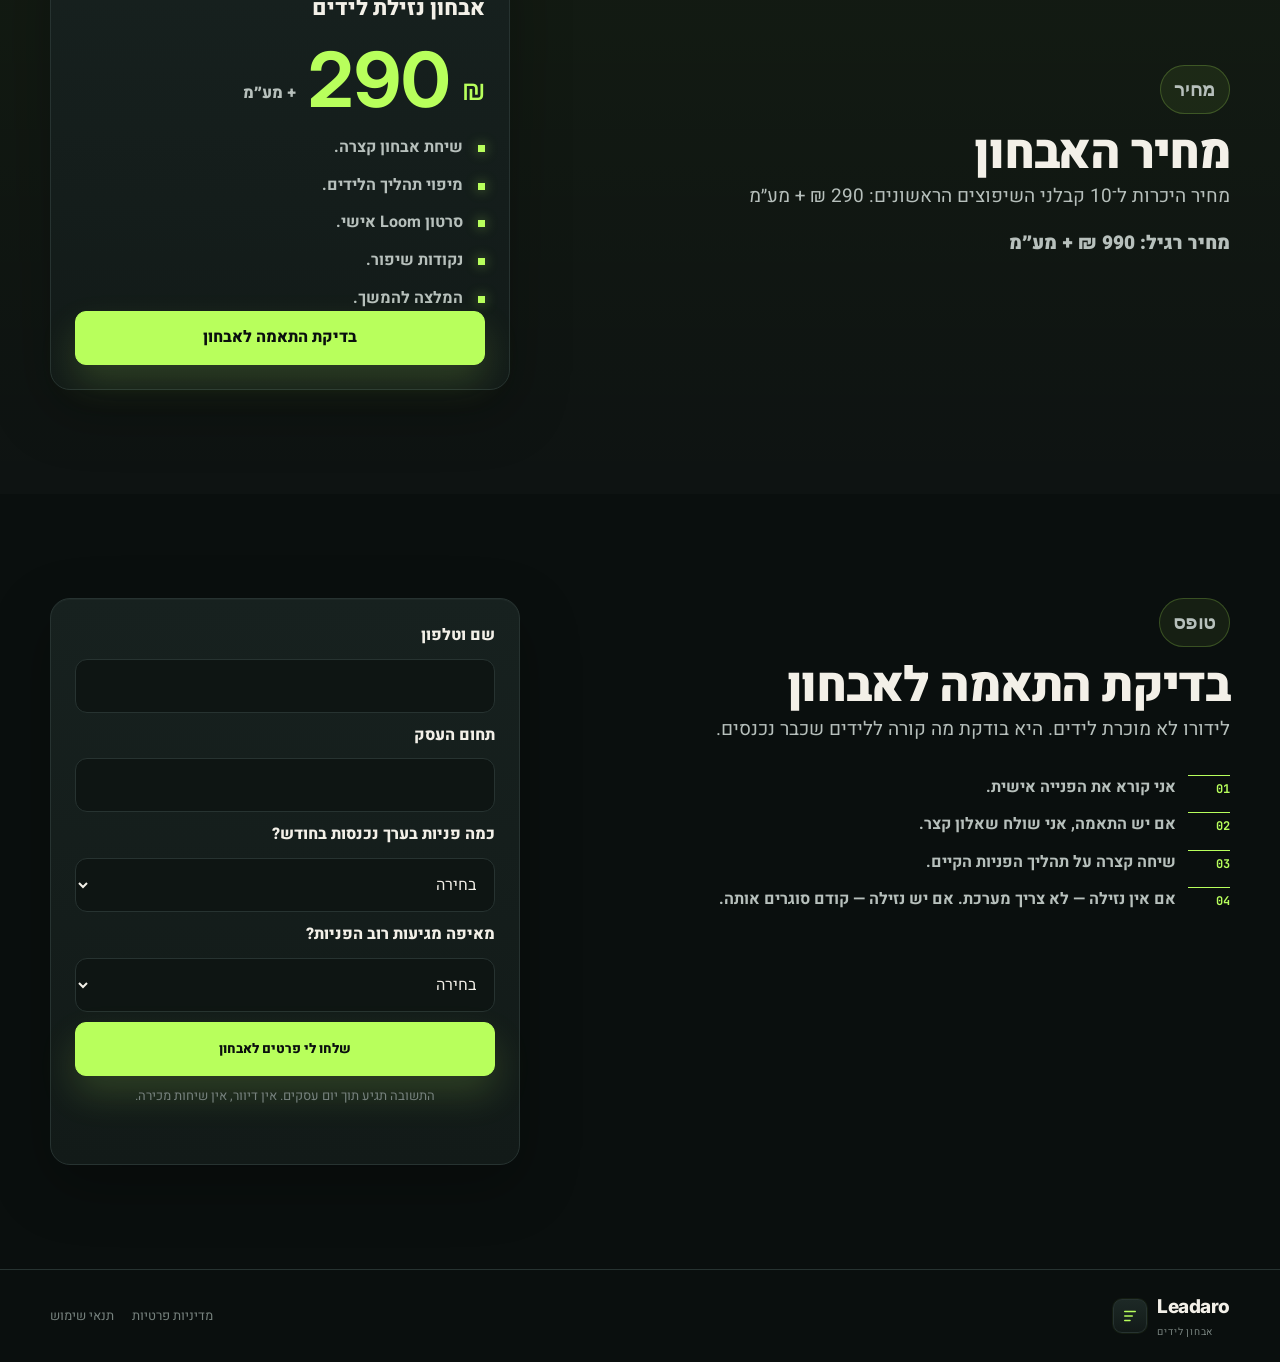
==== commit 9cc66f80: "Apply contractor audit control room design" ====
--- a/index.html
+++ b/index.html
@@ -3,98 +3,51 @@
 <head>
   <meta charset="utf-8">
   <meta name="viewport" content="width=device-width, initial-scale=1">
-  <title>Leadaro | בדיקת אובדן לידים ליועצי משכנתאות</title>
-  <meta name="description" content="Leadaro בודקת במשך 14 יום האם פניות חדשות נופלות בגלל חוסר מעקב או פולואפ מאוחר. בדיקה ייעודית ליועצי משכנתאות שמקבלים 30+ פניות בחודש.">
+  <title>Leadaro | אבחון נזילת לידים לקבלני שיפוצים</title>
+  <meta name="description" content="לפני שמגדילים פרסום — בודקים איפה הפניות נופלות בדרך. אבחון נזילת לידים לקבלני שיפוצים וקבלני גמר בגוש דן.">
+  <meta name="theme-color" content="#0A0F0E">
   <link rel="canonical" href="https://leadaro.org/">
   <meta property="og:type" content="website">
   <meta property="og:locale" content="he_IL">
-  <meta property="og:title" content="Leadaro | בדיקת אובדן לידים ליועצי משכנתאות">
-  <meta property="og:description" content="בדיקת 14 יום שמזהה איפה פניות חדשות נופלות בתהליך המכירה ומקימה פולואפ בסיסי.">
+  <meta property="og:title" content="Leadaro | אבחון נזילת לידים לקבלני שיפוצים">
+  <meta property="og:description" content="אבחון קצר לקבלני שיפוצים שמקבלים פניות מטלפון, וואטסאפ, אתר או קמפיינים.">
   <meta property="og:url" content="https://leadaro.org/">
   <meta property="og:site_name" content="Leadaro">
   <meta name="twitter:card" content="summary_large_image">
   <link rel="preconnect" href="https://fonts.googleapis.com">
   <link rel="preconnect" href="https://fonts.gstatic.com" crossorigin>
-  <link rel="preload" as="style" href="https://fonts.googleapis.com/css2?family=Frank+Ruhl+Libre:wght@700&display=swap" onload="this.onload=null;this.rel='stylesheet'">
-  <noscript><link rel="stylesheet" href="https://fonts.googleapis.com/css2?family=Frank+Ruhl+Libre:wght@700&display=swap"></noscript>
-  <link rel="stylesheet" href="https://fonts.googleapis.com/css2?family=Heebo:wght@400;500;600;700&family=Inter:wght@400;500;600;700&family=JetBrains+Mono:wght@500&display=swap" media="print" onload="this.media='all'">
-  <noscript><link rel="stylesheet" href="https://fonts.googleapis.com/css2?family=Heebo:wght@400;500;600;700&family=Inter:wght@400;500;600;700&family=JetBrains+Mono:wght@500&display=swap"></noscript>
+  <link rel="preload" as="style" href="https://fonts.googleapis.com/css2?family=Heebo:wght@700;800;900&display=swap" onload="this.onload=null;this.rel='stylesheet'">
+  <noscript><link rel="stylesheet" href="https://fonts.googleapis.com/css2?family=Heebo:wght@700;800;900&display=swap"></noscript>
+  <link rel="stylesheet" href="https://fonts.googleapis.com/css2?family=Heebo:wght@400;500;600;700;800;900&family=Inter:wght@500;600;700;800&family=JetBrains+Mono:wght@500;600&display=swap" media="print" onload="this.media='all'">
+  <noscript><link rel="stylesheet" href="https://fonts.googleapis.com/css2?family=Heebo:wght@400;500;600;700;800;900&family=Inter:wght@500;600;700;800&family=JetBrains+Mono:wght@500;600&display=swap"></noscript>
   <link rel="icon" href="data:image/svg+xml,%3Csvg xmlns='http://www.w3.org/2000/svg'/%3E">
-  <style>
-    :root{
-      --bg:#F4F1EA; --surface:#FFFFFF; --surface-soft:#ECE6DA; --ink:#161412; --muted:#625D55; --border:#D8D0C2;
-      --primary:#1E2A38; --primary-dark:#111A24; --primary-soft:#E4E8EC;
-      --accent:#B08A4A; --accent-dark:#7B5A25; --accent-soft:#EFE3CF;
-      --success:#3F6B4F; --warning:#B76E22; --risk:#9E3D32;
-      --ff-display:"Frank Ruhl Libre","Heebo",serif;
-      --ff-sans:"Heebo",system-ui,sans-serif;
-      --ff-latin:"Inter",system-ui,sans-serif;
-      --ff-mono:"JetBrains Mono",ui-monospace,monospace;
-      --shadow:0 1px 2px rgba(22,20,18,.04),0 12px 30px rgba(22,20,18,.08);
-      --container:1200px; --gutter:32px;
-      --ink-900:var(--ink); --ink-400:var(--muted); --paper-50:var(--bg); --paper-300:var(--border); --paper-ink-fg:#F0E9D7;
-    }
-    body{background:var(--bg);color:var(--ink);font-family:var(--ff-sans);}
-  </style>
   <link rel="stylesheet" href="/styles.css">
   <script type="application/ld+json">
   {
     "@context": "https://schema.org",
     "@type": "Service",
-    "name": "בדיקת Leadaro",
+    "name": "אבחון נזילת לידים לקבלני שיפוצים",
     "provider": {
       "@type": "Organization",
       "name": "Leadaro",
       "url": "https://leadaro.org/"
     },
     "areaServed": {
-      "@type": "Country",
-      "name": "Israel"
+      "@type": "AdministrativeArea",
+      "name": "גוש דן"
     },
     "audience": {
       "@type": "Audience",
-      "audienceType": "יועצי משכנתאות שמקבלים לפחות 30 פניות חדשות בחודש"
+      "audienceType": "קבלני שיפוצים וקבלני גמר שמקבלים 15+ פניות בחודש"
     },
-    "description": "בדיקת 14 יום לאיתור פניות חדשות שנופלות בגלל חוסר מעקב או פולואפ מאוחר, והקמת תהליך מעקב בסיסי.",
+    "description": "אבחון ממוקד שבודק מה קורה לליד מהרגע שהוא נכנס ועד הצעת המחיר והפולואפ.",
     "offers": {
       "@type": "Offer",
-      "price": "990",
+      "price": "290",
       "priceCurrency": "ILS",
-      "availability": "https://schema.org/InStock",
-      "url": "https://leadaro.org/"
+      "availability": "https://schema.org/LimitedAvailability",
+      "url": "https://leadaro.org/lead-audit/"
     }
-  }
-  </script>
-  <script type="application/ld+json">
-  {
-    "@context": "https://schema.org",
-    "@type": "FAQPage",
-    "mainEntity": [
-      {
-        "@type": "Question",
-        "name": "למי הבדיקה מתאימה?",
-        "acceptedAnswer": {
-          "@type": "Answer",
-          "text": "ליועצי משכנתאות שמקבלים לפחות 30 פניות חדשות בחודש ורוצים להבין האם חלק מהפניות נופלות בגלל חוסר מעקב או פולואפ מאוחר."
-        }
-      },
-      {
-        "@type": "Question",
-        "name": "מה מקבלים ב־14 יום?",
-        "acceptedAnswer": {
-          "@type": "Answer",
-          "text": "מיפוי קצר של מקורות הפניות, זיהוי נקודות נפילה, סיכום לידים, פתיחת משימות בסיסיות ותזכורות חזרה ללקוחות."
-        }
-      },
-      {
-        "@type": "Question",
-        "name": "האם Leadaro נותנת ייעוץ משכנתאות או ייעוץ פיננסי?",
-        "acceptedAnswer": {
-          "@type": "Answer",
-          "text": "לא. Leadaro עוסקת במעקב אחרי פניות ובבדיקת תהליך המכירה בלבד, ואינה מספקת ייעוץ משכנתאות או ייעוץ פיננסי."
-        }
-      }
-    ]
   }
   </script>
 </head>
@@ -102,19 +55,16 @@
   <a class="skip-link" href="#contact">דלג לטופס</a>
 
   <header class="site-header" data-header>
-    <div class="container nav">
-      <a class="logo" href="#hero" aria-label="Leadaro — בדיקת לידים">
+    <div class="container header-row">
+      <a class="logo" href="/lead-audit/#hero" aria-label="Leadaro — אבחון נזילת לידים">
         <span class="logo__mark" aria-hidden="true">
-          <svg viewBox="0 0 18 18" width="18" height="18" focusable="false">
-            <rect x="0.75" y="0.75" width="16.5" height="16.5" fill="var(--paper-50)" stroke="var(--ink-900)" stroke-width="1.5" rx="2"/>
-            <line x1="4" y1="7" x2="14" y2="7" stroke="var(--ink-900)" stroke-width="1.5"/>
-            <line x1="8" y1="11" x2="14" y2="11" stroke="var(--ink-900)" stroke-width="1.5"/>
+          <svg viewBox="0 0 24 24" focusable="false">
+            <path d="M5 6h14M5 12h10M5 18h7" fill="none" stroke="currentColor" stroke-width="2" stroke-linecap="round"/>
           </svg>
         </span>
         <span class="logo__text">
           <bdi class="logo__wordmark">Leadaro</bdi>
-          <span class="logo__rule" aria-hidden="true"></span>
-          <bdi class="logo__tag">AUDIT · A-PILOT</bdi>
+          <span class="logo__tag">אבחון לידים</span>
         </span>
       </a>
       <button class="menu-toggle" type="button" data-menu-toggle aria-expanded="false" aria-controls="primary-nav">
@@ -122,10 +72,10 @@
         <span class="visually-hidden">פתיחת תפריט</span>
       </button>
       <nav class="nav-links" id="primary-nav" data-nav aria-label="ניווט ראשי">
-        <a href="#problem">הבעיה</a>
-        <a href="#how">איך זה עובד</a>
+        <a href="#journey">מסלול הפנייה</a>
+        <a href="#check">מה בודקים</a>
+        <a href="#case">SkyView</a>
         <a href="#pricing">מחיר</a>
-        <a href="#faq">שאלות</a>
       </nav>
       <a class="header-cta" href="#contact" data-primary-cta data-location="nav">בדיקת התאמה</a>
     </div>
@@ -133,285 +83,266 @@
 
   <main>
     <section class="hero" id="hero">
+      <div class="grid-bg" aria-hidden="true"></div>
       <div class="container hero-grid">
         <div class="hero-copy">
-          <p class="eyebrow">בדיקת 14 יום · יועצי משכנתאות · 30+ פניות בחודש</p>
-          <h1>כמה לידים חוזרים אליך בלי פולואפ סדור?</h1>
-          <p class="hero-subtitle">Leadaro בודקת איפה פניות חדשות נופלות בתהליך המכירה, ומקימה תהליך מעקב בסיסי שמסכם לידים, פותח משימות ומזכיר לחזור ללקוחות.</p>
-          <p class="hero-scope">בדיקת Leadaro — ₪990 ל־14 יום · מקור לידים אחד · דוח ברור בסוף</p>
+          <p class="eyebrow">אבחון נזילת לידים לקבלני שיפוצים</p>
+          <h1>לפני שמגדילים פרסום — בודקים איפה הפניות נופלות בדרך.</h1>
+          <p class="hero-subtitle">אבחון קצר לקבלני שיפוצים שמקבלים פניות מטלפון, וואטסאפ, אתר או קמפיינים. נבדוק מה קורה לליד מהרגע שהוא נכנס ועד הצעת המחיר והפולואפ — ונראה איפה צריך תהליך מעקב פשוט יותר.</p>
+          <p class="hero-scope">מחיר היכרות ל־10 הראשונים: 290 ₪ + מע״מ</p>
+          <p class="delivery-note">תוצר תוך 3–5 ימי עסקים</p>
           <div class="cta-row">
-            <a class="button button-primary" href="#contact" data-primary-cta data-location="hero">בדיקת התאמה ב־₪990</a>
-            <a class="button button-secondary" href="#" data-whatsapp-link data-location="hero">דבר איתי בוואטסאפ</a>
-          </div>
-          <div class="trust-strip" aria-label="מאפייני הבדיקה">
-            <span>מקור לידים אחד</span>
-            <span>14 יום</span>
-            <span>בלי CRM חדש</span>
-            <span>בלי התחייבות ארוכה</span>
-            <span>דוח ברור בסוף הבדיקה</span>
-          </div>
-          <p class="roi-line"><span>עסקה אחת</span> שהתאוששה מליד שלא טופל בזמן יכולה לכסות את עלות הבדיקה כמה פעמים.</p>
-        </div>
-
-        <div class="control-room" aria-hidden="true">
-          <article class="room-card lead-card">
-            <div class="card-top">
-              <span class="live-dot"></span>
-              <strong>כרטיס ליד נכנס</strong>
-              <span class="source-chip">וואטסאפ</span>
+            <a class="button button-primary" href="#contact" data-primary-cta data-location="hero">בדיקת התאמה לאבחון</a>
+            <a class="button button-secondary" href="#" data-whatsapp-link data-location="hero">שאלה קצרה בוואטסאפ</a>
+          </div>
+          <div class="trust-strip" aria-label="מאפייני האבחון">
+            <span>קבלני שיפוצים</span>
+            <span>קבלני גמר</span>
+            <span>גוש דן</span>
+            <span>15+ פניות בחודש</span>
+            <span>טלפון · וואטסאפ · אתר · קמפיינים</span>
+          </div>
+        </div>
+
+        <aside class="audit-console" aria-label="דוגמה להמחשה של אבחון נזילת לידים">
+          <div class="console-top">
+            <span class="demo-badge">דוגמה להמחשה בלבד</span>
+            <span class="console-title">לוח אבחון פנייה</span>
+          </div>
+          <div class="demo-lead">
+            <span class="lead-id">ליד #014</span>
+            <strong>פנייה מוואטסאפ</strong>
+            <span class="risk-high">סיכון: גבוה</span>
+          </div>
+          <div class="status-grid">
+            <div>
+              <span>סטטוס</span>
+              <strong>לא חזרו</strong>
             </div>
-            <div class="lead-identity">
-              <span class="avatar"></span>
-              <div>
-                <strong>דניאל לוי</strong>
-                <span class="mono">היום · 14:32</span>
-              </div>
-              <span class="status-pill">חדש</span>
+            <div>
+              <span>עברו</span>
+              <strong>6 ימים</strong>
             </div>
-            <p>מתעניין במחזור משכנתא, ביקש חזרה אחרי בדיקת מסמכים.</p>
-          </article>
-
-          <article class="room-card summary-card">
-            <div class="card-top">
-              <strong>סיכום פנימי + ציר זמן</strong>
-              <span class="mono">48 שעות ללא מענה</span>
+            <div>
+              <span>פולואפ</span>
+              <strong>לא בוצע</strong>
             </div>
-            <ul class="ai-list">
-              <li>לקוח ביקש בדיקה ראשונית.</li>
-              <li>חסרים מסמכים להמשך.</li>
-              <li>לא נפתחה משימת חזרה.</li>
-              <li>הפנייה בסיכון בגלל עיכוב.</li>
-            </ul>
-            <div class="timeline-mini" aria-hidden="true">
-              <span>נכנס</span><span>נצפה</span><span>סוכם</span><span>משימה נפתחה</span>
+            <div>
+              <span>מסמך</span>
+              <strong>הצעת מחיר פתוחה</strong>
             </div>
-            <div class="risk-bar" aria-hidden="true"><span></span><span></span><span></span><span></span></div>
-          </article>
-
-          <article class="room-card report-card">
-            <div class="card-top">
-              <strong>דוח 14 יום — תצוגה מקדימה</strong>
-              <span class="mono">יום 9 / 14</span>
-            </div>
-            <div class="stat-grid">
-              <div><span>לידים שנכנסו</span><strong>47</strong></div>
-              <div><span>זוהו כנפלו</span><strong>6</strong></div>
-              <div><span>נקודות תקלה</span><strong>3</strong></div>
-            </div>
-            <div class="mini-chart" aria-hidden="true"><span></span><span></span><span></span><span></span><span></span><span></span><span></span></div>
-          </article>
-        </div>
-        <p class="visually-hidden">תצוגת דוגמה של שכבת מעקב: כרטיס ליד נכנס, סיכום פנימי, ציר זמן, משימת פולואפ ודוח 14 יום.</p>
+          </div>
+          <div class="action-card">
+            <span>פעולה מומלצת</span>
+            <strong>לחזור היום</strong>
+          </div>
+          <div class="mini-pipeline" aria-hidden="true">
+            <span>נכנסה פנייה</span>
+            <span>הצעה #103</span>
+            <span>פולואפ חסר</span>
+          </div>
+        </aside>
       </div>
     </section>
 
     <section class="section problem" id="problem">
-      <div class="container problem-grid">
+      <div class="container split-grid">
         <div class="section-copy">
           <p class="section-kicker">הבעיה</p>
-          <h2>איפה הלידים נופלים בדרך</h2>
-          <p>המטרה היא לא להחליף את שיטת העבודה שלך, אלא לזהות איפה פניות חדשות מאבדות מומנטום ולהקים שכבת מעקב בסיסית שמחזירה סדר לתהליך.</p>
-        </div>
-        <figure class="funnel-map" aria-label="מפת מקורות פנייה לשכבת מעקב">
-          <svg viewBox="0 0 720 420" role="img" aria-labelledby="problem-title">
-            <title id="problem-title">מקורות פנייה מתחברים לשכבת מעקב עם שלוש שורות לידים</title>
-            <g class="channel-chips">
-              <rect x="486" y="32" width="160" height="42" rx="21"></rect><text x="566" y="59">וואטסאפ</text>
-              <rect x="506" y="104" width="140" height="42" rx="21"></rect><text x="576" y="131">פייסבוק</text>
-              <rect x="522" y="176" width="124" height="42" rx="21"></rect><text x="584" y="203">אתר</text>
-              <rect x="494" y="248" width="152" height="42" rx="21"></rect><text x="570" y="275">המלצות</text>
-              <rect x="520" y="320" width="126" height="42" rx="21"></rect><text x="583" y="347">טלפון</text>
-            </g>
-            <g class="flow-lines">
-              <path d="M486 53 C410 54 390 120 330 164"></path>
-              <path d="M506 125 C430 132 390 152 330 178"></path>
-              <path d="M522 197 C438 198 391 198 330 198"></path>
-              <path d="M494 269 C418 260 384 238 330 216"></path>
-              <path d="M520 341 C412 332 374 268 330 232"></path>
-              <path class="solid" d="M330 198 C292 198 275 198 242 198"></path>
-            </g>
-            <g class="tracking-box">
-              <rect x="40" y="98" width="202" height="210" rx="18"></rect>
-              <text class="box-title" x="141" y="132">שכבת מעקב</text>
-              <rect class="lead-row-svg" x="64" y="154" width="154" height="34" rx="8"></rect>
-              <rect class="lead-row-svg" x="64" y="202" width="154" height="34" rx="8"></rect>
-              <rect class="lead-row-svg" x="64" y="250" width="154" height="34" rx="8"></rect>
-            </g>
-          </svg>
-        </figure>
-      </div>
-    </section>
-
-    <section class="section how" id="how">
+          <h2>לא כל ליד שלא נסגר היה ליד גרוע</h2>
+          <p>חלק מהפניות נופלות בגלל דברים פשוטים:</p>
+        </div>
+        <ul class="audit-list problem-list">
+          <li>חזרו מאוחר מדי.</li>
+          <li>הלקוח כתב בוואטסאפ ונשכח.</li>
+          <li>לא ברור מי אחראי לחזור.</li>
+          <li>הצעת מחיר נשלחה ולא היה פולואפ.</li>
+          <li>לקוח אמר “דבר איתי שבוע הבא” ולא הייתה תזכורת.</li>
+          <li>אין מקום אחד שמראה איזה לידים פתוחים.</li>
+        </ul>
+      </div>
+      <div class="container closing-note">לפני שמביאים עוד לידים, כדאי לבדוק מה קורה עם הלידים שכבר נכנסים.</div>
+    </section>
+
+    <section class="section journey" id="journey">
       <div class="container">
-        <div class="section-copy narrow">
-          <p class="section-kicker">מהלך הבדיקה</p>
-          <h2>איך נראים 14 הימים</h2>
-        </div>
-        <div class="how-timeline">
-          <article><span>01</span><h3>מיפוי</h3><p>מבינים כמה פניות נכנסות, מאיפה הן מגיעות, ואיך מתנהל המעקב אחרי פנייה חדשה.</p></article>
-          <article><span>02</span><h3>מקור אחד</h3><p>מתחילים ממקור לידים אחד כדי לבדוק תהליך אמיתי בלי להעמיס מערכת חדשה.</p></article>
-          <article><span>03</span><h3>מעקב וסיכום AI</h3><p>מסכמים לידים, פותחים משימות ומגדירים תזכורות חזרה בצורה בסיסית וברורה.</p></article>
-          <article><span>04</span><h3>דוח 14 יום</h3><p>מקבלים תמונה קצרה: אילו לידים נפלו ואילו נקודות בתהליך איבדו שליטה.</p></article>
-        </div>
-      </div>
-    </section>
-
-    <section class="section whatsapp" id="whatsapp">
-      <div class="container whatsapp-grid">
+        <div class="section-head">
+          <p class="section-kicker">מסלול הפנייה</p>
+          <h2>מהרגע שהפנייה נכנסת ועד ההחלטה לחזור</h2>
+          <p>האבחון מסתכל על הדרך שעוברת פנייה אמיתית: מקור, אחראי, הצעה פתוחה, תזכורת, ומה קורה כשאין תהליך סדור.</p>
+        </div>
+        <div class="pipeline">
+          <article><span>01</span><strong>פנייה נכנסת</strong><p>טלפון, וואטסאפ, אתר, גוגל או פייסבוק.</p></article>
+          <article><span>02</span><strong>אחריות</strong><p>בודקים מי אמור לחזור ומתי.</p></article>
+          <article><span>03</span><strong>הצעת מחיר</strong><p>מסמנים הצעות פתוחות בלי פולואפ ברור.</p></article>
+          <article><span>04</span><strong>מעקב</strong><p>בודקים אם יש תזכורת אחרי יום, שבוע ושבועיים.</p></article>
+        </div>
+      </div>
+    </section>
+
+    <section class="section" id="check">
+      <div class="container">
+        <div class="section-head">
+          <p class="section-kicker">מה בודקים</p>
+          <h2>מה בודקים באבחון</h2>
+        </div>
+        <div class="bento-grid">
+          <article>
+            <span>קליטת פניות</span>
+            <h3>מאיפה הלידים נכנסים ואיפה הם נשמרים.</h3>
+          </article>
+          <article>
+            <span>זמן תגובה</span>
+            <h3>כמה מהר חוזרים לליד ומי אחראי עליו.</h3>
+          </article>
+          <article>
+            <span>הצעות מחיר פתוחות</span>
+            <h3>איך יודעים מי קיבל הצעה ועדיין לא סגר.</h3>
+          </article>
+          <article>
+            <span>פולואפ</span>
+            <h3>האם יש תהליך חזרה קבוע אחרי יום, שבוע ושבועיים.</h3>
+          </article>
+        </div>
+      </div>
+    </section>
+
+    <section class="section receives" id="receives">
+      <div class="container split-grid">
         <div class="section-copy">
-          <p class="section-kicker">וואטסאפ</p>
-          <h2>וואטסאפ — מתחילים בטוח, לא בהבטחות.</h2>
-          <p><span></span>Leadaro מתמקדת במעבר בין שיחה פתוחה לבין סיכום פנימי, סטטוס ומשימת חזרה.</p>
-          <p><span></span>וואטסאפ נשאר מקור הפנייה; המעקב הופך ברור יותר.</p>
-          <p><span></span>אין כאן בוט שמדבר עם לקוחות ואין שליחה אוטומטית בלי הסכמה נפרדת.</p>
-        </div>
-        <article class="wa-card" aria-label="דוגמה למעקב פנימי מפנייה בוואטסאפ">
-          <div class="wa-bubble incoming">היי, אשמח לבדוק אפשרות למחזור משכנתא.</div>
-          <div class="wa-bubble internal"><strong>הערה פנימית — לא נשלחת ללקוח</strong><br>לקוח ביקש חזרה אחרי איסוף מסמכים.</div>
-          <div class="task-chip">משימה: לחזור עד 17:00</div>
+          <p class="section-kicker">התוצר</p>
+          <h2>מה מקבלים בסוף</h2>
+          <p>תוצר תוך 3–5 ימי עסקים, עם מפת תהליך והמלצות מעשיות שאפשר להבין וליישם.</p>
+        </div>
+        <div class="report-card">
+          <ul class="audit-list">
+            <li>סרטון Loom אישי של 12–18 דקות.</li>
+            <li>מפת תהליך הלידים הנוכחי.</li>
+            <li>סימון נקודות ירוקות/צהובות/אדומות.</li>
+            <li>3–5 נקודות לשיפור.</li>
+            <li>המלצה מעשית לתהליך מעקב.</li>
+            <li>המלצה אם צריך מערכת, או שתהליך פשוט מספיק.</li>
+          </ul>
+          <p class="disclaimer">האבחון לא מבטיח למצוא סכום כסף מדויק שאבד. הוא מראה איפה בתהליך יש סיכון שפניות נופלות ומה כדאי לתקן.</p>
+        </div>
+      </div>
+    </section>
+
+    <section class="section case" id="case">
+      <div class="container case-card">
+        <div>
+          <p class="section-kicker">קייס לדוגמה</p>
+          <h2>קייס לדוגמה: SkyView</h2>
+        </div>
+        <div>
+          <p>SkyView, חברה להתקנות בתחום הבית, ניהלה פניות מטלפון, וואטסאפ, טפסים וקמפיינים. באבחון נמצא שחלק מהפניות והצעות המחיר דרשו תהליך מעקב ברור יותר אחרי הפנייה הראשונית. נבנה תהליך פשוט לתיעוד, סטטוס ותזכורות פולואפ, כדי לוודא שאף הצעה פתוחה לא נשארת בלי חזרה.</p>
+          <p class="case-note">הקייס מוצג כדוגמה לתהליך. אין כאן הבטחה לתוצאה כספית זהה בכל עסק.</p>
+        </div>
+      </div>
+    </section>
+
+    <section class="section fit" id="fit">
+      <div class="container">
+        <div class="section-head">
+          <p class="section-kicker">התאמה</p>
+          <h2>למי זה מתאים</h2>
+        </div>
+        <div class="fit-grid">
+          <article>
+            <h3>מתאים</h3>
+            <ul class="fit-list">
+              <li>קבלני שיפוצים.</li>
+              <li>קבלני גמר.</li>
+              <li>עסקים עם 15+ פניות בחודש.</li>
+              <li>עסקים שמוציאים הרבה הצעות מחיר.</li>
+              <li>עסקים שמנהלים פניות בטלפון ווואטסאפ.</li>
+              <li>עסקים שמרגישים שיש פניות אבל לא מספיק סגירות.</li>
+            </ul>
+          </article>
+          <article>
+            <h3>לא מתאים</h3>
+            <ul class="fit-list quiet">
+              <li>עסק עם פחות מ־15 פניות בחודש.</li>
+              <li>עסק בתחילת הדרך לגמרי.</li>
+              <li>עסק בלי זרם פניות קיים.</li>
+              <li>עסק שמחפש רק עוד לידים.</li>
+              <li>עסק שכבר עובד עם CRM מסודר ואין לו בעיית מעקב.</li>
+            </ul>
+          </article>
+        </div>
+      </div>
+    </section>
+
+    <section class="section pricing" id="pricing" data-pricing>
+      <div class="container pricing-grid">
+        <div class="section-copy">
+          <p class="section-kicker">מחיר</p>
+          <h2>מחיר האבחון</h2>
+          <p>מחיר היכרות ל־10 קבלני השיפוצים הראשונים: 290 ₪ + מע״מ</p>
+          <p class="regular-price">מחיר רגיל: 990 ₪ + מע״מ</p>
+        </div>
+        <article class="pricing-card">
+          <span class="demo-badge">תוצר תוך 3–5 ימי עסקים</span>
+          <h3>אבחון נזילת לידים</h3>
+          <div class="price-line"><span>₪</span><strong>290</strong><em>+ מע״מ</em></div>
+          <ul class="audit-list">
+            <li>שיחת אבחון קצרה.</li>
+            <li>מיפוי תהליך הלידים.</li>
+            <li>סרטון Loom אישי.</li>
+            <li>נקודות שיפור.</li>
+            <li>המלצה להמשך.</li>
+          </ul>
+          <a class="button button-primary full" href="#contact" data-primary-cta data-location="pricing">בדיקת התאמה לאבחון</a>
         </article>
-      </div>
-    </section>
-
-    <section class="section pricing" id="pricing" data-pricing>
-      <div class="container">
-        <div class="pricing-intro">
-          <p class="section-kicker">היקף הבדיקה</p>
-          <h2>בדיקת Leadaro ב־₪990</h2>
-          <p>14 יום, מקור לידים אחד, ודוח ברור על המקומות שבהם הפולואפ מאבד שליטה.</p>
-        </div>
-        <article class="pricing-card">
-          <p class="floating-chip">הצעה אחת. מחיר אחד. תוצאה אחת.</p>
-          <h3>בדיקת Leadaro</h3>
-          <div class="price-block">
-            <span class="currency">₪</span><strong>990</strong><span class="price-divider"></span><span>14 יום</span>
-          </div>
-          <ul class="includes">
-            <li>מיפוי מקור לידים אחד</li>
-            <li>זיהוי לידים שנפלו או כמעט נפלו</li>
-            <li>הקמת תהליך מעקב בסיסי</li>
-            <li>סיכום לידים, משימות ותזכורות</li>
-            <li>דוח ברור בסוף הבדיקה</li>
-          </ul>
-          <p class="guarantee">אם בתום 14 יום לא זוהו לפחות 2 לידים שנפלו או 3 נקודות ברורות שבהן התהליך מאבד שליטה — מקבלים החזר מלא.</p>
-          <a class="button button-primary full" href="#contact" data-primary-cta data-location="pricing">בדיקת התאמה ב־₪990</a>
-          <a class="sub-link" href="#" data-whatsapp-link data-location="pricing">דבר איתי בוואטסאפ</a>
-        </article>
-      </div>
-    </section>
-
-    <section class="section example" id="example">
-      <div class="container example-layout">
-        <article class="raw-lead">
-          <p class="section-kicker">ליד מקורי — וואטסאפ 14:32</p>
-          <div class="raw-card">היי, אני בודק אפשרות למחזור משכנתא. יש לי הצעה מהבנק ורוצה להבין אם כדאי להתקדם. אפשר לדבר מחר?</div>
-        </article>
-        <svg class="example-arrow" viewBox="0 0 160 48" aria-hidden="true">
-          <path d="M12 24 H132"></path><path d="M116 10 L134 24 L116 38"></path>
-        </svg>
-        <div class="lead-panels">
-          <article><h3>סיכום פנימי</h3><p>לקוח מתעניין במחזור, מחזיק הצעה קיימת ומבקש שיחת המשך מחר.</p></article>
-          <article><h3>מקור</h3><span class="source-chip">וואטסאפ</span></article>
-          <article><h3>משימה</h3><p>לחזור עד מחר <span class="due-badge">11:00</span></p></article>
-          <article><h3>טיוטת פולואפ</h3><p>היי דניאל, קיבלתי. נחזור מחר ונעבור יחד על ההצעה.</p><span class="mono">טיוטה — דורשת אישור לפני שליחה</span></article>
-        </div>
-      </div>
-    </section>
-
-    <section class="section fit" id="fit">
-      <div class="container fit-grid">
-        <article>
-          <h2>מתאים לך אם…</h2>
-          <ul class="fit-list good">
-            <li>נכנסות לפחות 30 פניות חדשות בחודש.</li>
-            <li>רוב הפניות מגיעות ממקור אחד או כמה מקורות קבועים.</li>
-            <li>יש תחושה שחלק מהלידים לא מקבלים חזרה בזמן.</li>
-          </ul>
-        </article>
-        <article>
-          <h2>לא מתאים אם…</h2>
-          <ul class="fit-list quiet">
-            <li>נפח הפניות נמוך מאוד.</li>
-            <li>אין רצון לבדוק תהליך מכירה קיים.</li>
-            <li>מחפשים ייעוץ משכנתאות, ייעוץ פיננסי או מערכת מלאה.</li>
-          </ul>
-        </article>
-      </div>
-    </section>
-
-    <section class="section faq" id="faq">
-      <div class="container">
-        <div class="section-copy narrow">
-          <p class="section-kicker">שאלות</p>
-          <h2>שאלות נפוצות</h2>
-        </div>
-        <details data-faq>
-          <summary>למי הבדיקה מתאימה?</summary>
-          <p>ליועצי משכנתאות שמקבלים לפחות 30 פניות חדשות בחודש ורוצים להבין האם חלק מהפניות נופלות בגלל חוסר מעקב או פולואפ מאוחר.</p>
-        </details>
-        <details data-faq>
-          <summary>מה מקבלים ב־14 יום?</summary>
-          <p>מיפוי קצר של מקורות הפניות, זיהוי נקודות נפילה, סיכום לידים, פתיחת משימות בסיסיות ותזכורות חזרה ללקוחות.</p>
-        </details>
-        <details data-faq>
-          <summary>האם Leadaro נותנת ייעוץ משכנתאות או ייעוץ פיננסי?</summary>
-          <p>לא. Leadaro עוסקת במעקב אחרי פניות ובבדיקת תהליך המכירה בלבד, ואינה מספקת ייעוץ משכנתאות או ייעוץ פיננסי.</p>
-        </details>
-        <details data-faq>
-          <summary>האם זו מערכת מלאה?</summary>
-          <p>לא. ההצעה הנוכחית היא בדיקת 14 יום והקמת תהליך מעקב בסיסי. מערכת רחבה יותר מתומחרת בנפרד לפי צורך.</p>
-        </details>
       </div>
     </section>
 
     <section class="section contact" id="contact">
       <div class="container contact-grid">
         <div class="section-copy">
-          <p class="section-kicker">יצירת קשר</p>
-          <h2>בדיקת התאמה קצרה</h2>
-          <p>השארת פרטים מיועדת רק לבדיקת התאמה והמשך שיחה על Leadaro. אין כאן ייעוץ משכנתאות או ייעוץ פיננסי.</p>
-          <ol class="contact-steps" aria-label="מה קורה אחרי השליחה">
-            <li><span>01</span> קוראים את הפנייה ובודקים התאמה ראשונית.</li>
-            <li><span>02</span> אם יש התאמה, חוזרים לגבי פיילוט Leadaro.</li>
-            <li><span>03</span> מתחילים רק אם נפח הפניות מתאים לבדיקה.</li>
+          <p class="section-kicker">טופס</p>
+          <h2>בדיקת התאמה לאבחון</h2>
+          <p>לידורו לא מוכרת לידים. היא בודקת מה קורה ללידים שכבר נכנסים.</p>
+          <ol class="contact-steps" aria-label="מה קורה אחרי השארת פרטים">
+            <li><span>01</span> אני קורא את הפנייה אישית.</li>
+            <li><span>02</span> אם יש התאמה, אני שולח שאלון קצר.</li>
+            <li><span>03</span> שיחה קצרה על תהליך הפניות הקיים.</li>
+            <li><span>04</span> אם אין נזילה — לא צריך מערכת. אם יש נזילה — קודם סוגרים אותה.</li>
           </ol>
         </div>
-        <form class="lead-form" data-lead-form data-success-url="/thank-you">
-          <label for="lead-name">שם מלא</label>
-          <input id="lead-name" name="name" type="text" autocomplete="name" required aria-required="true" aria-describedby="name-help">
-          <span class="field-help" id="name-help">שם ליצירת קשר ראשוני.</span>
-
-          <label for="lead-phone">טלפון</label>
-          <input id="lead-phone" name="phone" type="tel" autocomplete="tel" required aria-required="true" aria-describedby="phone-help">
-          <span class="field-help" id="phone-help">מספר לחזרה לגבי בדיקת ההתאמה.</span>
-
-          <label for="lead-count">כמה פניות נכנסות בחודש?</label>
-          <select id="lead-count" name="monthly_leads" required aria-required="true" aria-describedby="count-help">
-            <option value="" selected disabled>בחירה</option>
-            <option>30–60</option>
-            <option>60–100</option>
-            <option>100+</option>
+
+        <form class="lead-form" data-lead-form data-success-url="/thank-you/" novalidate>
+          <label for="name_phone">שם וטלפון</label>
+          <input id="name_phone" name="name_phone" type="text" autocomplete="name tel" required aria-required="true" aria-describedby="form-helper">
+
+          <label for="business_field">תחום העסק</label>
+          <input id="business_field" name="business_field" type="text" autocomplete="organization-title" required aria-required="true" aria-describedby="form-helper">
+
+          <label for="monthly_leads">כמה פניות בערך נכנסות בחודש?</label>
+          <select id="monthly_leads" name="monthly_leads" required aria-required="true" aria-describedby="form-helper">
+            <option value="">בחירה</option>
+            <option value="15_30">15–30</option>
+            <option value="30_60">30–60</option>
+            <option value="60_plus">60+</option>
           </select>
-          <span class="field-help" id="count-help">טווח משוער של פניות חדשות.</span>
-
-          <label for="lead-source">מאיפה מגיעות רוב הפניות?</label>
-          <select id="lead-source" name="main_source" required aria-required="true" aria-describedby="source-help">
-            <option value="" selected disabled>בחירה</option>
-            <option>וואטסאפ</option>
-            <option>פייסבוק</option>
-            <option>אתר</option>
-            <option>המלצות</option>
-            <option>מעורב</option>
+
+          <label for="main_lead_source">מאיפה מגיעות רוב הפניות?</label>
+          <select id="main_lead_source" name="main_lead_source" required aria-required="true" aria-describedby="form-helper">
+            <option value="">בחירה</option>
+            <option value="phone">טלפון</option>
+            <option value="whatsapp">וואטסאפ</option>
+            <option value="website">אתר</option>
+            <option value="google">גוגל</option>
+            <option value="facebook">פייסבוק</option>
+            <option value="mixed">כמה מקורות במקביל</option>
           </select>
-          <span class="field-help" id="source-help">מקור הלידים העיקרי כרגע.</span>
-
-          <label class="honeypot" for="website">אתר</label>
-          <input class="honeypot" id="website" name="website" type="text" tabindex="-1" autocomplete="off">
-
-          <button class="button button-primary full" type="submit">בדיקת התאמה ב־₪990</button>
-          <p class="form-helper">התשובה תגיע תוך יום עסקים. אין דיוור, אין שיחות מכירה.</p>
-          <p class="form-status" data-form-status aria-live="polite"></p>
+
+          <label class="honeypot" for="website">Website</label>
+          <input class="honeypot" id="website" name="website" type="text" tabindex="-1" autocomplete="off" aria-hidden="true">
+
+          <button class="button button-primary full" type="submit">שלחו לי פרטים לאבחון</button>
+          <p class="form-helper" id="form-helper">התשובה תגיע תוך יום עסקים. אין דיוור, אין שיחות מכירה.</p>
+          <p class="form-status" data-form-status role="status" aria-live="polite"></p>
         </form>
       </div>
     </section>
@@ -419,18 +350,15 @@
 
   <footer class="site-footer">
     <div class="container footer-row">
-      <a class="logo logo--footer" href="#hero" aria-label="Leadaro — בדיקת לידים">
+      <a class="logo logo--footer" href="/lead-audit/#hero" aria-label="Leadaro — אבחון נזילת לידים">
         <span class="logo__mark" aria-hidden="true">
-          <svg viewBox="0 0 18 18" width="18" height="18" focusable="false">
-            <rect x="0.75" y="0.75" width="16.5" height="16.5" fill="var(--paper-50)" stroke="var(--ink-900)" stroke-width="1.5" rx="2"/>
-            <line x1="4" y1="7" x2="14" y2="7" stroke="var(--ink-900)" stroke-width="1.5"/>
-            <line x1="8" y1="11" x2="14" y2="11" stroke="var(--ink-900)" stroke-width="1.5"/>
+          <svg viewBox="0 0 24 24" focusable="false">
+            <path d="M5 6h14M5 12h10M5 18h7" fill="none" stroke="currentColor" stroke-width="2" stroke-linecap="round"/>
           </svg>
         </span>
         <span class="logo__text">
           <bdi class="logo__wordmark">Leadaro</bdi>
-          <span class="logo__rule" aria-hidden="true"></span>
-          <bdi class="logo__tag">AUDIT · A-PILOT</bdi>
+          <span class="logo__tag">אבחון לידים</span>
         </span>
       </a>
       <nav aria-label="קישורים משפטיים">
@@ -449,7 +377,8 @@
     </div>
   </div>
 
-  <a class="sticky-wa" href="#" data-sticky-wa data-whatsapp-link data-location="sticky_mobile" aria-label="פנייה בוואטסאפ">WA</a>
+  <a class="sticky-wa" href="#" data-whatsapp-link data-sticky-wa data-location="sticky">WA</a>
+  <a class="sticky-mobile-cta" href="#contact" data-sticky-cta data-primary-cta data-location="mobile_sticky">בדיקת התאמה לאבחון</a>
 
   <script src="/assets/js/config.js"></script>
   <script src="/main.js" defer></script>
--- a/styles.css
+++ b/styles.css
@@ -1,114 +1,73 @@
 :root{
-  --bg:#F4F1EA; --surface:#FFFFFF; --surface-soft:#ECE6DA; --ink:#161412; --muted:#625D55; --border:#D8D0C2;
-  --primary:#1E2A38; --primary-dark:#111A24; --primary-soft:#E4E8EC;
-  --accent:#B08A4A; --accent-dark:#7B5A25; --accent-soft:#EFE3CF;
-  --success:#3F6B4F; --warning:#B76E22; --risk:#9E3D32;
-  --ff-display:"Frank Ruhl Libre","Heebo",serif;
+  --bg:#0A0F0E;
+  --bg-2:#0E1513;
+  --surface:#121A18;
+  --surface-2:#17211F;
+  --surface-3:#1D2926;
+  --ink:#F3F0E8;
+  --muted:#B7C0BC;
+  --faint:#77827E;
+  --border:#273331;
+  --border-soft:#1B2523;
+  --lime:#B8FF5C;
+  --lime-soft:#22351D;
+  --amber:#FFB347;
+  --coral:#FF7A6A;
+  --risk:#FF7A6A;
+  --success:#8AC247;
+  --ff-display:"Heebo",system-ui,sans-serif;
   --ff-sans:"Heebo",system-ui,sans-serif;
   --ff-latin:"Inter",system-ui,sans-serif;
   --ff-mono:"JetBrains Mono",ui-monospace,monospace;
-  --shadow:0 1px 2px rgba(22,20,18,.04),0 12px 30px rgba(22,20,18,.08);
-  --container:1200px; --gutter:32px;
-  --ink-900:var(--ink); --ink-400:var(--muted); --paper-50:var(--bg); --paper-300:var(--border); --paper-ink-fg:#F0E9D7;
+  --shadow:0 20px 60px rgba(0,0,0,.28),0 1px 0 rgba(255,255,255,.03) inset;
+  --container:1180px;
+  --gutter:28px;
 }
 *{box-sizing:border-box}
 html{scroll-behavior:smooth}
-body{margin:0;background:var(--bg);color:var(--ink);font-family:var(--ff-sans);line-height:1.6;overflow-x:hidden}
-body.menu-open{overflow:hidden}
+body{margin:0;background:var(--bg);color:var(--ink);font-family:var(--ff-sans);line-height:1.6;overflow-x:hidden;-webkit-font-smoothing:antialiased}
+body::before{content:"";position:fixed;inset:0;z-index:-2;background:radial-gradient(900px 460px at 78% -10%,rgba(184,255,92,.09),transparent 62%),radial-gradient(620px 420px at 12% 22%,rgba(78,205,196,.045),transparent 66%),var(--bg)}
+body::after{content:"";position:fixed;inset:0;z-index:-1;pointer-events:none;opacity:.35;background-image:linear-gradient(rgba(255,255,255,.026) 1px,transparent 1px),linear-gradient(90deg,rgba(255,255,255,.026) 1px,transparent 1px);background-size:56px 56px;mask-image:linear-gradient(to bottom,black,transparent 70%)}
 a{color:inherit}
 h1,h2,h3,p,figure{margin:0}
-.container{width:min(var(--container),calc(100% - (var(--gutter) * 2)));margin-inline:auto}
+.container{width:min(var(--container),calc(100% - var(--gutter) * 2));margin-inline:auto}
 .visually-hidden,.field-help,.skip-link:not(:focus){position:absolute;width:1px;height:1px;overflow:hidden;clip:rect(0 0 0 0);white-space:nowrap}
-.skip-link:focus{position:fixed;inset-block-start:12px;inset-inline-start:12px;z-index:80;background:var(--surface-soft);padding:10px 14px}
-:focus-visible{outline:2px solid var(--accent);outline-offset:2px}
-.site-header{position:sticky;top:0;z-index:60;background:var(--bg);border-bottom:1px solid var(--bg);transition:border-color 160ms ease,box-shadow 160ms ease}
-.site-header.is-sticky,.site-header[data-stuck="true"]{border-bottom-color:var(--border);box-shadow:var(--shadow)}
-.nav{height:80px;display:flex;align-items:center;gap:24px;transition:height 160ms ease}
-.site-header.is-sticky .nav,.site-header[data-stuck="true"] .nav{height:64px}
-.logo{direction:ltr;display:inline-flex;align-items:center;gap:8px;text-decoration:none;color:var(--ink-900)}
-.logo__mark{display:grid;place-items:center;flex:0 0 auto}
-.logo__mark svg{display:block;width:18px;height:18px}
-.logo__text{display:inline-flex;flex-direction:column;align-items:flex-start;gap:2px}
-.logo__wordmark{font-family:var(--ff-latin);font-weight:600;font-size:20px;letter-spacing:-.01em;line-height:1}
-.logo__rule{display:block;width:100%;height:1px;background:var(--paper-300);margin:2px 0}
-.logo__tag{font-family:var(--ff-mono);font-weight:500;font-size:10px;color:var(--ink-400);letter-spacing:.04em;line-height:1}
-.site-header.is-sticky .logo__rule,.site-header.is-sticky .logo__tag,.site-header[data-stuck="true"] .logo__rule,.site-header[data-stuck="true"] .logo__tag{display:none}
-.site-header.is-sticky .logo__mark svg,.site-header[data-stuck="true"] .logo__mark svg,.logo--footer .logo__mark svg{width:16px;height:16px}
-.site-header.is-sticky .logo__wordmark,.site-header[data-stuck="true"] .logo__wordmark,.logo--footer .logo__wordmark{font-size:18px}
-.logo--footer .logo__tag{font-size:10px}
-.nav-links{margin-inline-start:auto;display:flex;align-items:center;gap:28px;color:var(--muted);font-weight:500}
-.nav-links a,.footer-row a,.sub-link{text-decoration:none}
-.header-cta{min-height:44px;padding:10px 18px;border-radius:10px;background:var(--primary);color:var(--surface);font-weight:700;text-decoration:none}
-.menu-toggle{display:none;margin-inline-start:auto;width:44px;height:44px;border:1px solid var(--border);border-radius:10px;background:var(--bg)}
-.menu-toggle span:not(.visually-hidden){display:block;width:18px;height:1px;background:var(--ink);margin:5px auto}
-.section{padding:104px 0}
-.hero{padding:88px 0 104px}
-.hero-grid{display:grid;grid-template-columns:minmax(0,1fr) minmax(420px,520px);gap:80px;align-items:center}
-.eyebrow,.section-kicker,.floating-chip{display:inline-flex;width:max-content;border:1px solid var(--border);border-radius:999px;background:var(--surface-soft);color:var(--primary);padding:7px 14px;font-size:14px;font-weight:600}
-h1{font-family:var(--ff-display);font-size:64px;line-height:1.02;font-weight:700;margin:22px 0 18px}
-.hero-subtitle{max-width:690px;color:var(--primary);font-size:20px;line-height:1.75}
-.hero-scope{width:max-content;max-width:100%;margin-top:18px;border-inline-start:2px solid var(--accent);background:var(--surface);color:var(--primary);font-weight:700;padding:10px 14px;box-shadow:0 1px 0 var(--border)}
-.cta-row{display:flex;gap:14px;flex-wrap:wrap;margin-top:32px}
-.button{height:56px;display:inline-flex;align-items:center;justify-content:center;border-radius:10px;border:1.5px solid var(--surface);background:var(--surface);padding:0 24px;font-family:var(--ff-sans);font-weight:700;text-decoration:none;cursor:pointer;transition:background-color 160ms ease,transform 160ms ease,box-shadow 200ms ease}
-.button:hover,.room-card:hover{transform:translateY(-2px)}
-.button-primary{background:var(--primary);color:var(--surface);border-color:var(--primary)}
-.button-primary:hover{background:var(--primary-dark);border-color:var(--primary-dark)}
-.button-secondary{background:var(--surface);color:var(--primary);border-color:var(--primary)}
-.full{width:100%}
-.trust-strip{margin-top:22px;display:flex;align-items:center;max-width:760px;border:1px solid var(--border);border-radius:10px;overflow:hidden;background:var(--surface-soft)}
-.trust-strip span{padding:13px 15px;color:var(--primary);font-size:14px;font-weight:600;white-space:nowrap}
-.trust-strip span+span{border-inline-start:1px solid var(--border)}
-.roi-line{margin-top:18px;color:var(--muted);font-size:16px;font-style:italic}
-.roi-line span{text-decoration:underline;text-decoration-color:var(--accent);text-decoration-thickness:2px;text-underline-offset:4px}
-.control-room{position:relative;min-height:560px}
-.room-card{position:absolute;width:min(100%,420px);border:1px solid var(--border);border-radius:16px;background:var(--surface);box-shadow:var(--shadow);padding:22px;transition:transform 200ms ease,box-shadow 200ms ease}
-.room-card:hover{box-shadow:var(--shadow)}
-.lead-card{inset-inline-start:86px;inset-block-start:10px;transform:rotate(-2deg)}
-.summary-card{inset-inline-start:8px;inset-block-start:188px;transform:rotate(0deg);z-index:2}
-.report-card{inset-inline-start:72px;inset-block-start:380px;transform:rotate(1.5deg);z-index:3}
-.card-top{display:flex;align-items:center;justify-content:space-between;gap:12px;margin-bottom:16px}
-.mono{font-family:var(--ff-mono);font-size:12px;color:var(--muted);font-weight:500}
-.live-dot{width:8px;height:8px;border-radius:999px;background:var(--success);animation:pulse 2s infinite}
-.source-chip,.status-pill{border-radius:999px;background:var(--primary-soft);color:var(--primary);padding:5px 10px;font-size:13px;font-weight:700}
-.lead-identity{display:grid;grid-template-columns:44px 1fr auto;gap:12px;align-items:center}
-.avatar{width:44px;height:44px;border-radius:999px;background:var(--border)}
-.lead-card p{margin-top:16px;color:var(--primary)}
-.ai-list{display:grid;gap:8px;margin:0 0 18px;padding:0;list-style:none;color:var(--primary)}
-.ai-list li{display:grid;grid-template-columns:6px 1fr;gap:10px;align-items:center}
-.ai-list li::before{content:"";width:6px;height:6px;background:var(--accent-dark)}
-.timeline-mini{position:relative;display:grid;grid-template-columns:repeat(4,1fr);gap:8px;margin-bottom:18px;color:var(--muted);font-size:13px}
-.timeline-mini::before{content:"";position:absolute;inset-inline:8%;inset-block-start:11px;border-top:1px solid var(--border)}
-.timeline-mini span{position:relative;padding-top:24px;text-align:center}
-.timeline-mini span::before{content:"";position:absolute;inset-block-start:6px;inset-inline-start:50%;width:10px;height:10px;border-radius:999px;background:var(--surface-soft);border:1px solid var(--primary)}
-.risk-bar{display:grid;grid-template-columns:repeat(4,1fr);gap:5px}
-.risk-bar span{height:8px;background:var(--border);transform-origin:right;animation:fillBar 180ms ease both}
-.risk-bar span:nth-child(-n+3){background:var(--accent)}
-.risk-bar span:nth-child(2){animation-delay:180ms}.risk-bar span:nth-child(3){animation-delay:360ms}.risk-bar span:nth-child(4){animation-delay:540ms}
-.stat-grid{display:grid;grid-template-columns:repeat(3,1fr);gap:10px}
-.stat-grid div{border:1px solid var(--border);border-radius:10px;padding:12px;background:var(--surface)}
-.stat-grid span{display:block;color:var(--muted);font-size:12px}.stat-grid strong{font-family:var(--ff-latin);font-size:28px;color:var(--primary)}
-.mini-chart{height:78px;margin-top:20px;display:flex;align-items:end;gap:8px}.mini-chart span{width:100%;background:var(--primary-soft);border-radius:8px 8px 0 0}
-.mini-chart span:nth-child(1){height:34%}.mini-chart span:nth-child(2){height:48%}.mini-chart span:nth-child(3){height:42%}.mini-chart span:nth-child(4){height:62%}.mini-chart span:nth-child(5){height:88%;background:var(--accent-dark)}.mini-chart span:nth-child(6){height:54%}.mini-chart span:nth-child(7){height:70%}
-h2{font-size:44px;line-height:1.12;margin-top:14px}.section-copy p:not(.section-kicker){max-width:680px;color:var(--muted);font-size:18px}.narrow{max-width:720px}
-.problem{background:var(--surface-soft)}.problem-grid{display:grid;grid-template-columns:360px 1fr;gap:64px;align-items:center}.funnel-map svg{width:100%;height:auto}.channel-chips rect,.tracking-box rect{fill:var(--bg);stroke:var(--border);stroke-width:1}.channel-chips text,.box-title{text-anchor:middle;fill:var(--primary);font-family:var(--ff-sans);font-weight:700}.flow-lines path{fill:none;stroke:var(--muted);stroke-width:1;stroke-dasharray:8 8}.flow-lines .solid{stroke-dasharray:none}.lead-row-svg{fill:var(--primary-soft)!important}
-.how-timeline{position:relative;display:grid;grid-template-columns:repeat(4,1fr);gap:24px;margin-top:54px}.how-timeline::before{content:"";position:absolute;inset-inline:0;inset-block-start:29px;border-top:1px solid var(--border)}.how-timeline article{position:relative;padding-top:72px}.how-timeline span{position:absolute;inset-block-start:0;display:grid;place-items:center;width:58px;height:58px;border-radius:999px;border:1px solid var(--border);background:var(--bg);font-family:var(--ff-latin);font-weight:600;color:var(--primary)}.how-timeline h3{font-size:24px}.how-timeline p{font-size:14px;color:var(--muted)}
-.whatsapp{background:var(--surface-soft)}.whatsapp-grid{display:grid;grid-template-columns:1fr 420px;gap:72px;align-items:center}.whatsapp .section-copy p:not(.section-kicker){display:grid;grid-template-columns:16px 1fr;gap:14px;align-items:center;margin-top:18px}.whatsapp .section-copy p span{height:1px;background:var(--primary)}.wa-card{border-radius:16px;background:var(--surface-soft);border:1px solid var(--border);padding:26px;box-shadow:var(--shadow);display:grid;gap:14px}.wa-bubble{border:1px solid var(--muted);border-radius:14px;padding:14px;color:var(--primary)}.internal{font-style:italic}.task-chip{width:max-content;border:1px solid var(--muted);border-radius:999px;padding:8px 12px;color:var(--primary);font-weight:700}
-.pricing{background:var(--primary-dark)}.pricing-intro{max-width:680px;margin:0 auto 42px;text-align:center;color:var(--surface)}.pricing-intro .section-kicker{margin-inline:auto;background:transparent;color:var(--surface);border-color:rgba(255,255,255,.22)}.pricing-intro h2{color:var(--surface);margin-top:18px}.pricing-intro p{margin-top:14px;color:var(--primary-soft);font-size:18px}.pricing-card{position:relative;max-width:520px;margin:auto;border:1px solid var(--primary);border-radius:16px;background:var(--surface);padding:32px;box-shadow:var(--shadow)}.floating-chip{position:absolute;inset-block-start:-22px;inset-inline-start:50%;transform:translateX(50%);background:var(--accent-soft);color:var(--accent-dark);border-color:var(--accent)}.pricing-card h3{font-size:30px;margin-top:18px}.price-block{display:grid;grid-template-columns:auto auto 1px auto;gap:18px;align-items:center;margin:16px 0 22px}.currency{font-family:var(--ff-latin);font-size:32px;color:var(--accent-dark)}.price-block strong{font-family:var(--ff-latin);font-size:72px;line-height:1;color:var(--accent-dark)}.price-divider{height:52px;background:var(--border)}.price-block span:last-child{font-size:18px;color:var(--muted)}.includes{display:grid;gap:12px;margin:0 0 22px;padding:0;list-style:none}.includes li{display:grid;grid-template-columns:12px 1fr;gap:12px;align-items:center;color:var(--primary)}.includes li::before{content:"";height:1px;background:var(--accent-dark)}.guarantee{border:1px solid var(--accent);border-radius:12px;background:var(--accent-soft);padding:20px;color:var(--primary);font-weight:700}.sub-link{display:block;margin-top:16px;text-align:center;color:var(--primary);font-weight:700}
-.example-layout{position:relative;display:grid;grid-template-columns:1fr 120px 1fr;gap:40px;align-items:center}.example-layout::before{content:"";position:absolute;inset-block:0;inset-inline-start:50%;border-inline-start:1px solid var(--border)}.raw-card,.lead-panels article{border:1px solid var(--border);border-radius:14px;background:var(--surface);padding:20px;box-shadow:var(--shadow)}.raw-card{font-size:20px;color:var(--primary)}.lead-panels{display:grid;gap:14px}.lead-panels h3{font-size:18px}.due-badge{font-family:var(--ff-mono);background:var(--accent-soft);color:var(--ink);border:1px solid var(--accent-dark);border-radius:999px;padding:4px 8px}.example-arrow{position:relative;z-index:2;width:100%;stroke:var(--primary);stroke-width:2;fill:none}
-.fit{background:var(--surface-soft)}.fit-grid{display:grid;grid-template-columns:1fr 1fr;gap:44px}.fit-list{display:grid;gap:14px;margin:22px 0 0;padding:0;list-style:none;color:var(--primary)}.fit-list li{display:grid;grid-template-columns:8px 1fr;gap:12px;align-items:start}.fit-list li::before{content:"";width:8px;height:8px;margin-top:9px;background:var(--accent-dark)}.fit-list.quiet li::before{background:var(--muted)}
-.faq details{border-bottom:1px solid var(--border)}.faq summary{height:64px;display:flex;align-items:center;justify-content:space-between;cursor:pointer;font-weight:700;list-style:none}.faq summary::-webkit-details-marker{display:none}.faq summary::after{content:"+";font-family:var(--ff-latin);font-size:24px;transition:transform 200ms ease}.faq details[open] summary::after{transform:rotate(45deg)}.faq details p{max-width:680px;color:var(--primary);font-size:16px;padding-bottom:22px}
-.contact{background:var(--surface-soft)}.contact-grid{display:grid;grid-template-columns:1fr 480px;gap:80px}.contact-steps{display:grid;gap:12px;margin:28px 0 0;padding:0;list-style:none;max-width:620px}.contact-steps li{display:grid;grid-template-columns:42px 1fr;gap:12px;align-items:start;color:var(--primary);font-weight:600}.contact-steps span{font-family:var(--ff-mono);font-size:12px;color:var(--accent-dark);border-top:1px solid var(--accent);padding-top:4px}.lead-form{border:1px solid var(--border);border-radius:16px;background:var(--surface);box-shadow:var(--shadow);padding:28px;display:grid;gap:10px}.lead-form label{font-weight:700}.lead-form input,.lead-form select{height:56px;border:1px solid var(--border);border-radius:10px;background:var(--surface);color:var(--ink);font:inherit;padding:0 14px;transition:border-color 120ms ease}.lead-form input:focus,.lead-form select:focus{border:1.5px solid var(--primary);outline:2px solid var(--accent);outline-offset:2px}.honeypot{position:absolute;width:1px;height:1px;overflow:hidden;clip:rect(0 0 0 0);white-space:nowrap}.form-helper{color:var(--muted);font-size:14px;text-align:center}.form-status{min-height:24px;color:var(--risk);font-weight:700}
-.thank-you-page{min-height:calc(100vh - 160px);display:flex;align-items:center}.thank-you-grid{display:grid;grid-template-columns:minmax(0,1fr) 420px;gap:80px;align-items:center}.thank-you-copy h1{font-family:var(--ff-display);font-size:64px;line-height:1.04;margin:22px 0 18px}.thank-you-note{max-width:620px;margin-top:18px;color:var(--muted);font-size:18px}.thank-you-summary{border:1px solid var(--border);border-radius:16px;background:var(--surface);box-shadow:var(--shadow);padding:28px}.thank-you-summary ol{display:grid;gap:16px;margin:24px 0 0;padding:0;list-style:none;color:var(--primary)}.thank-you-summary li{display:grid;grid-template-columns:44px 1fr;gap:12px;align-items:start}.thank-you-summary li span{font-family:var(--ff-latin);font-weight:700;color:var(--accent-dark)}
-.site-footer{border-top:1px solid var(--border);padding:18px 0;color:var(--muted);font-size:13px}.footer-row{display:flex;align-items:center;justify-content:space-between;gap:16px}.footer-row nav{display:flex;gap:18px}.footer-row .logo{color:var(--ink-900)}
-.cookie-banner{position:fixed;right:20px;bottom:20px;z-index:90;max-width:360px;border-radius:12px;background:var(--primary-dark);color:var(--surface);box-shadow:var(--shadow);padding:20px;animation:slideIn 240ms ease}.cookie-close{position:absolute;left:10px;top:8px;border:0;background:var(--primary-dark);color:var(--surface);font-size:24px;cursor:pointer}.cookie-actions{display:flex;align-items:center;gap:14px}.cookie-actions .button{height:42px}.cookie-actions a{color:var(--surface);font-weight:600}.sticky-wa{position:fixed;right:16px;bottom:16px;z-index:70;width:56px;height:56px;border-radius:999px;background:var(--primary);color:var(--surface);font-family:var(--ff-mono);display:none;place-items:center;text-decoration:none;box-shadow:var(--shadow)}
-@keyframes pulse{0%,100%{transform:scale(1)}50%{transform:scale(1.8)}}@keyframes fillBar{from{transform:scaleX(0)}to{transform:scaleX(1)}}@keyframes slideIn{from{transform:translateY(18px)}to{transform:translateY(0)}}
-@media (prefers-reduced-motion:no-preference){.section{animation:enter linear both;animation-timeline:view();animation-range:entry 0% cover 18%}@keyframes enter{from{transform:translateY(14px)}to{transform:translateY(0)}}}
+.skip-link:focus{position:fixed;inset-block-start:12px;inset-inline-start:12px;z-index:100;background:var(--lime);color:var(--bg);padding:10px 14px;border-radius:8px}
+:focus-visible{outline:2px solid var(--lime);outline-offset:3px}
+.site-header{position:sticky;top:0;z-index:70;background:rgba(10,15,14,.74);border-bottom:1px solid transparent;transition:border-color 180ms ease,background 180ms ease}
+.site-header.is-sticky,.site-header[data-stuck="true"]{background:rgba(10,15,14,.94);border-bottom-color:var(--border)}
+.header-row{height:72px;display:flex;align-items:center;justify-content:space-between;gap:22px}
+.logo{direction:ltr;display:inline-flex;align-items:center;gap:10px;text-decoration:none;color:var(--ink)}
+.logo__mark{width:34px;height:34px;border:1px solid var(--border);border-radius:9px;background:linear-gradient(180deg,var(--surface-3),var(--surface));display:grid;place-items:center;color:var(--lime);box-shadow:0 0 0 1px rgba(184,255,92,.06)}
+.logo__mark svg{width:18px;height:18px}.logo__text{display:flex;flex-direction:column;gap:1px}.logo__wordmark{font-family:var(--ff-latin);font-size:19px;font-weight:800;letter-spacing:-.025em}.logo__tag{font-size:10px;color:var(--faint);letter-spacing:.08em}
+.nav-links{margin-inline-start:auto;display:flex;align-items:center;gap:26px;color:var(--muted);font-weight:600;font-size:14px}.nav-links a,.footer-row a,.sub-link{text-decoration:none}.nav-links a:hover{color:var(--lime)}
+.header-cta{min-height:42px;padding:9px 16px;border-radius:10px;background:var(--lime);color:var(--bg);font-weight:800;text-decoration:none}
+.menu-toggle{display:none;margin-inline-start:auto;width:44px;height:44px;border:1px solid var(--border);border-radius:10px;background:var(--surface);color:var(--ink)}.menu-toggle span:not(.visually-hidden){display:block;width:18px;height:1px;background:currentColor;margin:5px auto}
+.section{padding:104px 0}.hero{position:relative;padding:88px 0 110px}.grid-bg{position:absolute;inset:0;pointer-events:none;background:radial-gradient(500px 240px at 84% 26%,rgba(184,255,92,.08),transparent 70%)}
+.hero-grid{position:relative;z-index:1;display:grid;grid-template-columns:minmax(0,1fr) minmax(360px,500px);gap:72px;align-items:center}
+.eyebrow,.section-kicker,.demo-badge{display:inline-flex;width:max-content;max-width:100%;align-items:center;gap:8px;border:1px solid rgba(184,255,92,.22);border-radius:999px;background:rgba(184,255,92,.07);color:var(--lime);padding:7px 13px;font-family:var(--ff-mono);font-size:12px;font-weight:600;letter-spacing:.03em}
+.eyebrow::before{content:"";width:6px;height:6px;border-radius:999px;background:var(--lime);box-shadow:0 0 14px rgba(184,255,92,.9)}
+h1{font-family:var(--ff-display);font-size:clamp(40px,6vw,76px);line-height:.98;font-weight:900;letter-spacing:-.035em;margin:22px 0 22px}
+h2{font-family:var(--ff-display);font-size:clamp(30px,4vw,48px);line-height:1.08;font-weight:850;letter-spacing:-.025em;margin-top:14px}
+h3{font-size:22px;line-height:1.25;font-weight:800}.hero-subtitle,.section-copy p,.section-head p{max-width:680px;color:var(--muted);font-size:19px;line-height:1.75}
+.hero-scope{width:max-content;max-width:100%;margin-top:18px;border-inline-start:2px solid var(--lime);background:rgba(255,255,255,.045);color:var(--ink);font-weight:800;padding:11px 14px;border-radius:10px}.delivery-note{margin-top:10px;color:var(--lime);font-weight:800}
+.cta-row{display:flex;gap:12px;flex-wrap:wrap;margin-top:30px}.button{min-height:54px;display:inline-flex;align-items:center;justify-content:center;border-radius:11px;border:1px solid var(--border);background:var(--surface-2);color:var(--ink);padding:0 22px;font-family:var(--ff-sans);font-weight:800;text-decoration:none;cursor:pointer;transition:transform 160ms ease,background-color 160ms ease,border-color 160ms ease}.button:hover{transform:translateY(-1px)}.button-primary{background:var(--lime);border-color:var(--lime);color:var(--bg);box-shadow:0 18px 36px rgba(184,255,92,.16)}.button-primary:hover{background:#C8FF78}.button-secondary{background:transparent;border-color:#42504D;color:var(--ink)}.button-secondary:hover{border-color:var(--lime)}
+.full{width:100%}.trust-strip{margin-top:24px;display:flex;align-items:center;gap:10px;max-width:760px;overflow-x:auto;padding-bottom:4px}.trust-strip span{min-width:max-content;border:1px solid var(--border);border-radius:999px;background:rgba(255,255,255,.035);color:var(--muted);padding:9px 12px;font-size:13px;font-weight:700}
+.audit-console{border:1px solid var(--border);border-radius:24px;background:linear-gradient(180deg,var(--surface-2),var(--surface));box-shadow:var(--shadow);padding:24px;display:grid;gap:16px}.console-top{display:flex;align-items:center;justify-content:space-between;gap:12px;border-bottom:1px solid var(--border);padding-bottom:16px}.console-title{font-weight:800;color:var(--ink)}.demo-lead{display:grid;grid-template-columns:auto 1fr auto;gap:12px;align-items:center;border:1px solid var(--border);border-radius:16px;background:var(--bg-2);padding:16px}.lead-id{font-family:var(--ff-mono);font-size:12px;color:var(--faint)}.risk-high{border:1px solid rgba(255,122,106,.35);background:rgba(255,122,106,.1);color:var(--coral);border-radius:999px;padding:5px 10px;font-weight:800;font-size:13px}.status-grid{display:grid;grid-template-columns:repeat(2,1fr);gap:10px}.status-grid div,.action-card{border:1px solid var(--border);border-radius:16px;background:rgba(255,255,255,.035);padding:16px}.status-grid span,.action-card span{display:block;color:var(--faint);font-size:13px}.status-grid strong,.action-card strong{display:block;color:var(--ink);font-size:18px;margin-top:4px}.action-card{border-color:rgba(184,255,92,.35);background:rgba(184,255,92,.07)}.action-card strong{color:var(--lime)}.mini-pipeline{display:grid;grid-template-columns:repeat(3,1fr);gap:8px}.mini-pipeline span{position:relative;border:1px solid var(--border);border-radius:999px;padding:8px 10px;text-align:center;color:var(--muted);font-size:13px}
+.split-grid{display:grid;grid-template-columns:360px 1fr;gap:56px;align-items:start}.problem,.receives,.fit{background:rgba(255,255,255,.025)}.audit-list{display:grid;gap:12px;margin:0;padding:0;list-style:none}.audit-list li{display:grid;grid-template-columns:10px 1fr;gap:12px;align-items:start;color:var(--muted);font-weight:700}.audit-list li::before{content:"";width:7px;height:7px;margin-top:10px;background:var(--lime);box-shadow:0 0 12px rgba(184,255,92,.5)}.problem-list{font-size:18px}.closing-note{margin-top:38px;border:1px solid var(--border);border-radius:18px;background:var(--surface);padding:22px;color:var(--ink);font-weight:800}
+.section-head{max-width:780px;margin-bottom:42px}.pipeline{display:grid;grid-template-columns:repeat(4,1fr);gap:14px}.pipeline article,.bento-grid article,.report-card,.case-card,.fit-grid article,.pricing-card,.lead-form,.thank-you-summary{border:1px solid var(--border);border-radius:20px;background:linear-gradient(180deg,var(--surface-2),var(--surface));box-shadow:var(--shadow);padding:24px}.pipeline span{font-family:var(--ff-mono);color:var(--lime);font-size:13px}.pipeline strong{display:block;font-size:22px;margin:12px 0 6px}.pipeline p,.bento-grid h3,.case-card p{color:var(--muted)}
+.bento-grid{display:grid;grid-template-columns:1.2fr 1fr;gap:16px}.bento-grid article:first-child{grid-row:span 2}.bento-grid span{font-family:var(--ff-mono);font-size:12px;color:var(--lime)}.bento-grid h3{margin-top:14px;font-size:24px}
+.report-card{display:grid;gap:22px}.disclaimer,.case-note{border-inline-start:2px solid var(--amber);background:rgba(255,179,71,.09);padding:14px 16px;color:var(--ink);font-weight:700;border-radius:10px}
+.case-card{display:grid;grid-template-columns:340px 1fr;gap:44px;align-items:start}.case-card p+p{margin-top:16px}
+.fit-grid{display:grid;grid-template-columns:1fr 1fr;gap:20px}.fit-list{display:grid;gap:12px;margin:20px 0 0;padding:0;list-style:none}.fit-list li{display:grid;grid-template-columns:9px 1fr;gap:12px;color:var(--muted);font-weight:700}.fit-list li::before{content:"";width:8px;height:8px;margin-top:9px;background:var(--lime)}.fit-list.quiet li::before{background:var(--faint)}
+.pricing{background:linear-gradient(180deg,rgba(184,255,92,.06),rgba(255,255,255,.02))}.pricing-grid{display:grid;grid-template-columns:1fr 460px;gap:70px;align-items:center}.regular-price{margin-top:14px;color:var(--lime);font-weight:900}.price-line{display:grid;grid-template-columns:auto auto 1fr;gap:12px;align-items:end;margin:22px 0}.price-line span,.price-line strong{font-family:var(--ff-latin);color:var(--lime)}.price-line span{font-size:30px}.price-line strong{font-size:76px;line-height:.9}.price-line em{color:var(--muted);font-style:normal;font-weight:800;padding-bottom:7px}
+.contact{background:var(--bg)}.contact-grid{display:grid;grid-template-columns:1fr 470px;gap:70px;align-items:start}.contact-steps{display:grid;gap:12px;margin:28px 0 0;padding:0;list-style:none}.contact-steps li{display:grid;grid-template-columns:42px 1fr;gap:12px;color:var(--muted);font-weight:700}.contact-steps span{font-family:var(--ff-mono);color:var(--lime);border-top:1px solid var(--lime);font-size:12px;padding-top:4px}.lead-form{display:grid;gap:10px}.lead-form label{font-weight:800;color:var(--ink)}.lead-form input,.lead-form select{height:54px;border:1px solid var(--border);border-radius:12px;background:var(--bg-2);color:var(--ink);font:inherit;padding:0 14px}.lead-form input:focus,.lead-form select:focus{border-color:var(--lime);outline:2px solid var(--lime);outline-offset:2px}.honeypot{position:absolute;width:1px;height:1px;overflow:hidden;clip:rect(0 0 0 0);white-space:nowrap}.form-helper{color:var(--faint);font-size:13px;text-align:center}.form-status{min-height:24px;color:var(--coral);font-weight:800}
+.thank-you-page{min-height:calc(100vh - 150px);display:flex;align-items:center}.thank-you-grid{display:grid;grid-template-columns:minmax(0,1fr) 420px;gap:70px;align-items:center}.thank-you-copy h1{font-family:var(--ff-display);font-size:clamp(42px,5vw,70px);line-height:1;margin:20px 0}.thank-you-note{max-width:620px;margin-top:16px;color:var(--muted);font-size:18px}.thank-you-summary ol{display:grid;gap:16px;margin:24px 0 0;padding:0;list-style:none;color:var(--muted);font-weight:700}.thank-you-summary li{display:grid;grid-template-columns:44px 1fr;gap:12px}.thank-you-summary span{font-family:var(--ff-latin);font-weight:800;color:var(--lime)}
+.site-footer{border-top:1px solid var(--border);padding:22px 0;color:var(--faint);font-size:13px}.footer-row{display:flex;align-items:center;justify-content:space-between;gap:16px}.footer-row nav{display:flex;gap:18px}.cookie-banner{position:fixed;right:20px;bottom:20px;z-index:90;max-width:360px;border:1px solid var(--border);border-radius:16px;background:var(--surface);color:var(--ink);box-shadow:var(--shadow);padding:20px}.cookie-close{position:absolute;left:10px;top:8px;border:0;background:transparent;color:var(--ink);font-size:24px;cursor:pointer}.cookie-actions{display:flex;align-items:center;gap:14px}.cookie-actions .button{min-height:42px}.cookie-actions a{color:var(--muted);font-weight:700}.sticky-wa{position:fixed;right:16px;bottom:16px;z-index:72;width:54px;height:54px;border-radius:999px;background:var(--surface-3);border:1px solid var(--border);color:var(--lime);font-family:var(--ff-mono);display:none;place-items:center;text-decoration:none;box-shadow:var(--shadow)}.sticky-mobile-cta{position:fixed;left:12px;right:12px;bottom:12px;z-index:71;min-height:52px;border-radius:14px;background:var(--lime);color:var(--bg);font-weight:900;text-decoration:none;display:none;align-items:center;justify-content:center;box-shadow:0 16px 36px rgba(0,0,0,.35)}
 @media (max-width:900px){
-  .container{width:min(100% - 40px,var(--container))}.nav,.site-header.is-sticky .nav,.site-header[data-stuck="true"] .nav{height:68px}.site-header .logo__rule,.site-header .logo__tag{display:none}.site-header .logo__wordmark{font-size:18px}.menu-toggle{display:block}.header-cta{display:none}.nav-links{position:fixed;inset:68px 0 auto 0;display:none;background:var(--bg);border-bottom:1px solid var(--border);padding:22px var(--gutter);flex-direction:column;align-items:flex-start}.nav-links.is-open{display:flex}
-  .hero{padding:42px 0 72px}.hero-grid{display:flex;flex-direction:column;gap:30px}.hero-copy{display:contents}.eyebrow{order:1}h1{order:0;font-size:40px}.hero-subtitle{order:2;font-size:18px}.hero-scope{order:3;width:100%;font-size:15px}.cta-row{order:4;display:grid;width:100%;margin-top:0}.trust-strip{order:5;width:100%;overflow-x:auto}.roi-line{order:6}.control-room{order:7;min-height:0;display:grid;grid-auto-flow:column;grid-auto-columns:calc(100vw - 64px);gap:20px;width:100%;overflow-x:auto;scroll-snap-type:x mandatory;padding:4px 0 18px}.room-card{position:relative;inset:auto!important;width:auto;transform:none!important;scroll-snap-align:start}
-  .problem-grid,.whatsapp-grid,.contact-grid,.fit-grid{grid-template-columns:1fr;gap:36px}.funnel-map svg{max-height:440px}.how-timeline{grid-template-columns:1fr;gap:0;margin-inline-start:0;padding-inline-start:0;padding-inline-end:38px}.how-timeline::before{inset-inline:auto 16px;inset-block:0;border-top:0;border-inline-start:1px solid var(--border)}.how-timeline article{padding:0 0 34px}.how-timeline span{inset-inline-end:-38px;inset-block-start:0;width:34px;height:34px;font-size:12px}.pricing-card{max-width:calc(100vw - 40px)}.example-layout{grid-template-columns:1fr;gap:24px}.example-layout::before{display:none}.example-arrow{width:120px;margin:auto;transform:rotate(90deg)}.sticky-wa.is-visible{display:grid}
-  .thank-you-page{min-height:auto}.thank-you-grid{grid-template-columns:1fr;gap:36px}.thank-you-copy h1{font-size:44px}.thank-you-summary{padding:22px}
+  .container{width:min(100% - 32px,var(--container))}.header-row{height:66px}.menu-toggle{display:block}.header-cta{display:none}.nav-links{position:fixed;inset:66px 0 auto 0;display:none;background:var(--bg);border-bottom:1px solid var(--border);padding:22px var(--gutter);flex-direction:column;align-items:flex-start}.nav-links.is-open{display:flex}
+  .hero{padding:48px 0 82px}.hero-grid,.split-grid,.case-card,.pricing-grid,.contact-grid,.thank-you-grid{grid-template-columns:1fr;gap:34px}.hero-copy{display:contents}.eyebrow{order:1}h1{order:2}.hero-subtitle{order:3;font-size:17px}.hero-scope{order:4;width:100%;font-size:15px}.delivery-note{order:5}.cta-row{order:6;display:grid;width:100%;margin-top:6px}.audit-console{order:7}.trust-strip{order:8}.pipeline,.bento-grid,.fit-grid{grid-template-columns:1fr}.bento-grid article:first-child{grid-row:auto}.status-grid{grid-template-columns:1fr}.mini-pipeline{grid-template-columns:1fr}.pricing-card{max-width:none}.sticky-wa.is-visible{display:grid}.sticky-mobile-cta.is-visible{display:flex}.contact{padding-bottom:96px}
 }
 @media (max-width:560px){
-  .container{width:min(100% - 24px,var(--container))}.section{padding:72px 0}.hero{padding-top:34px}.button{width:100%}.trust-strip{border-radius:10px}.trust-strip span{min-width:max-content}.control-room{grid-auto-columns:calc(100vw - 48px)}.stat-grid,.price-block{grid-template-columns:1fr}.price-divider{height:1px}.footer-row{align-items:flex-start;flex-direction:column}.cookie-banner{right:10px;left:10px;bottom:10px;max-width:none}
+  .container{width:min(100% - 24px,var(--container))}.section{padding:72px 0}.button{width:100%}.price-line{grid-template-columns:auto auto;align-items:baseline}.price-line em{grid-column:1/-1}.footer-row{align-items:flex-start;flex-direction:column}.cookie-banner{right:10px;left:10px;bottom:10px;max-width:none}.sticky-wa{display:none!important}
 }
